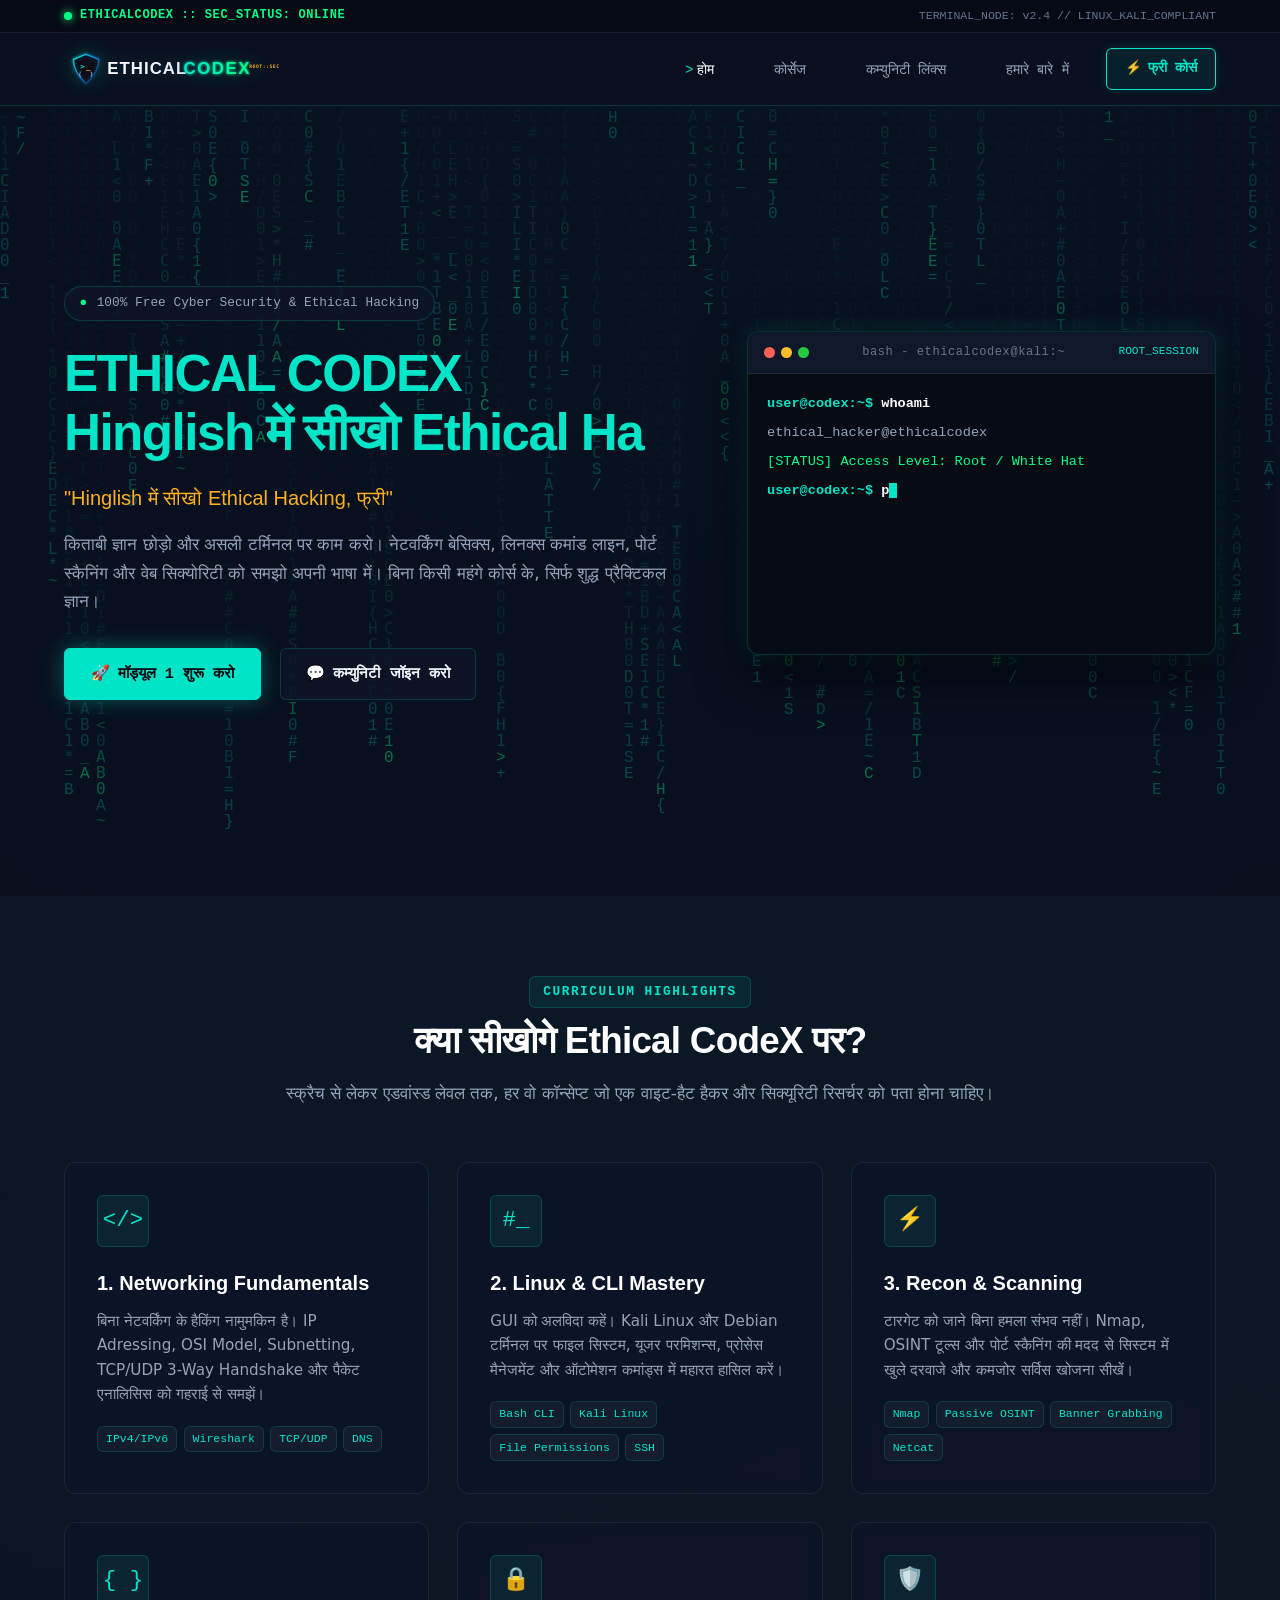
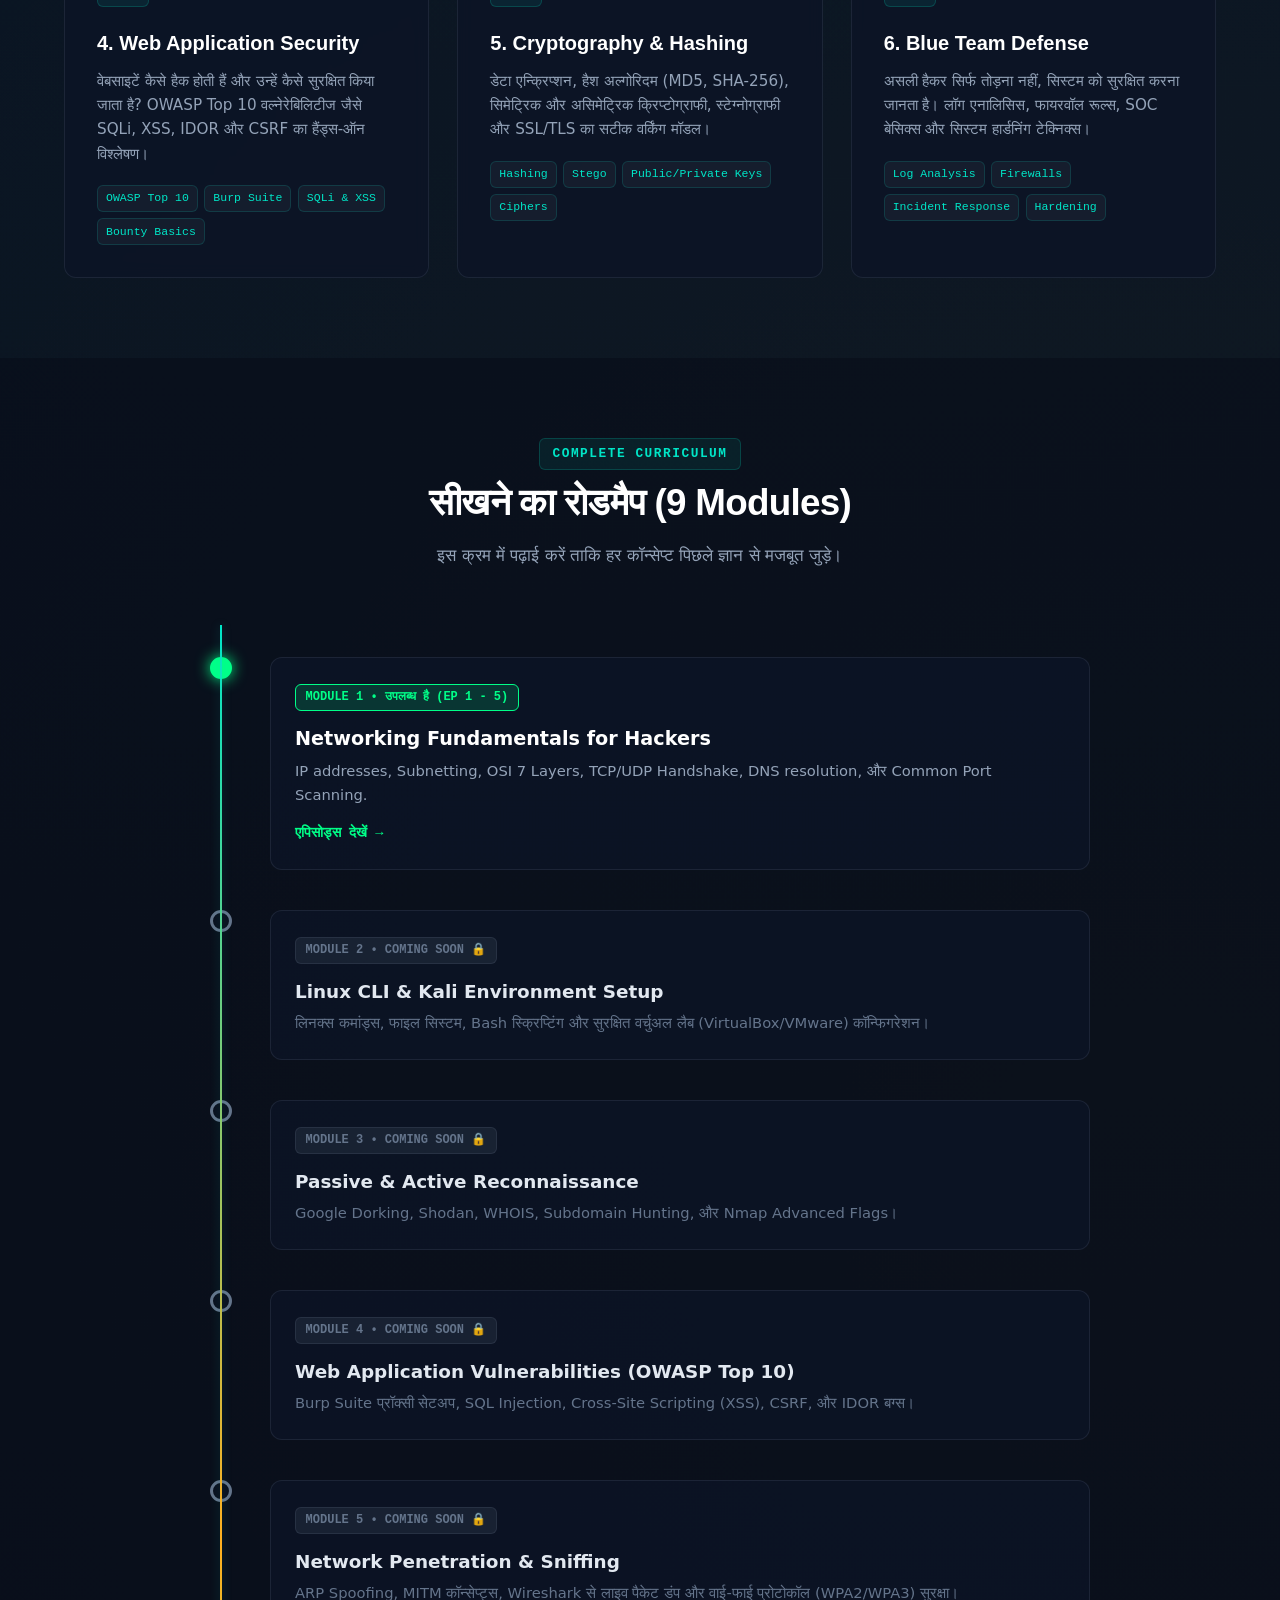
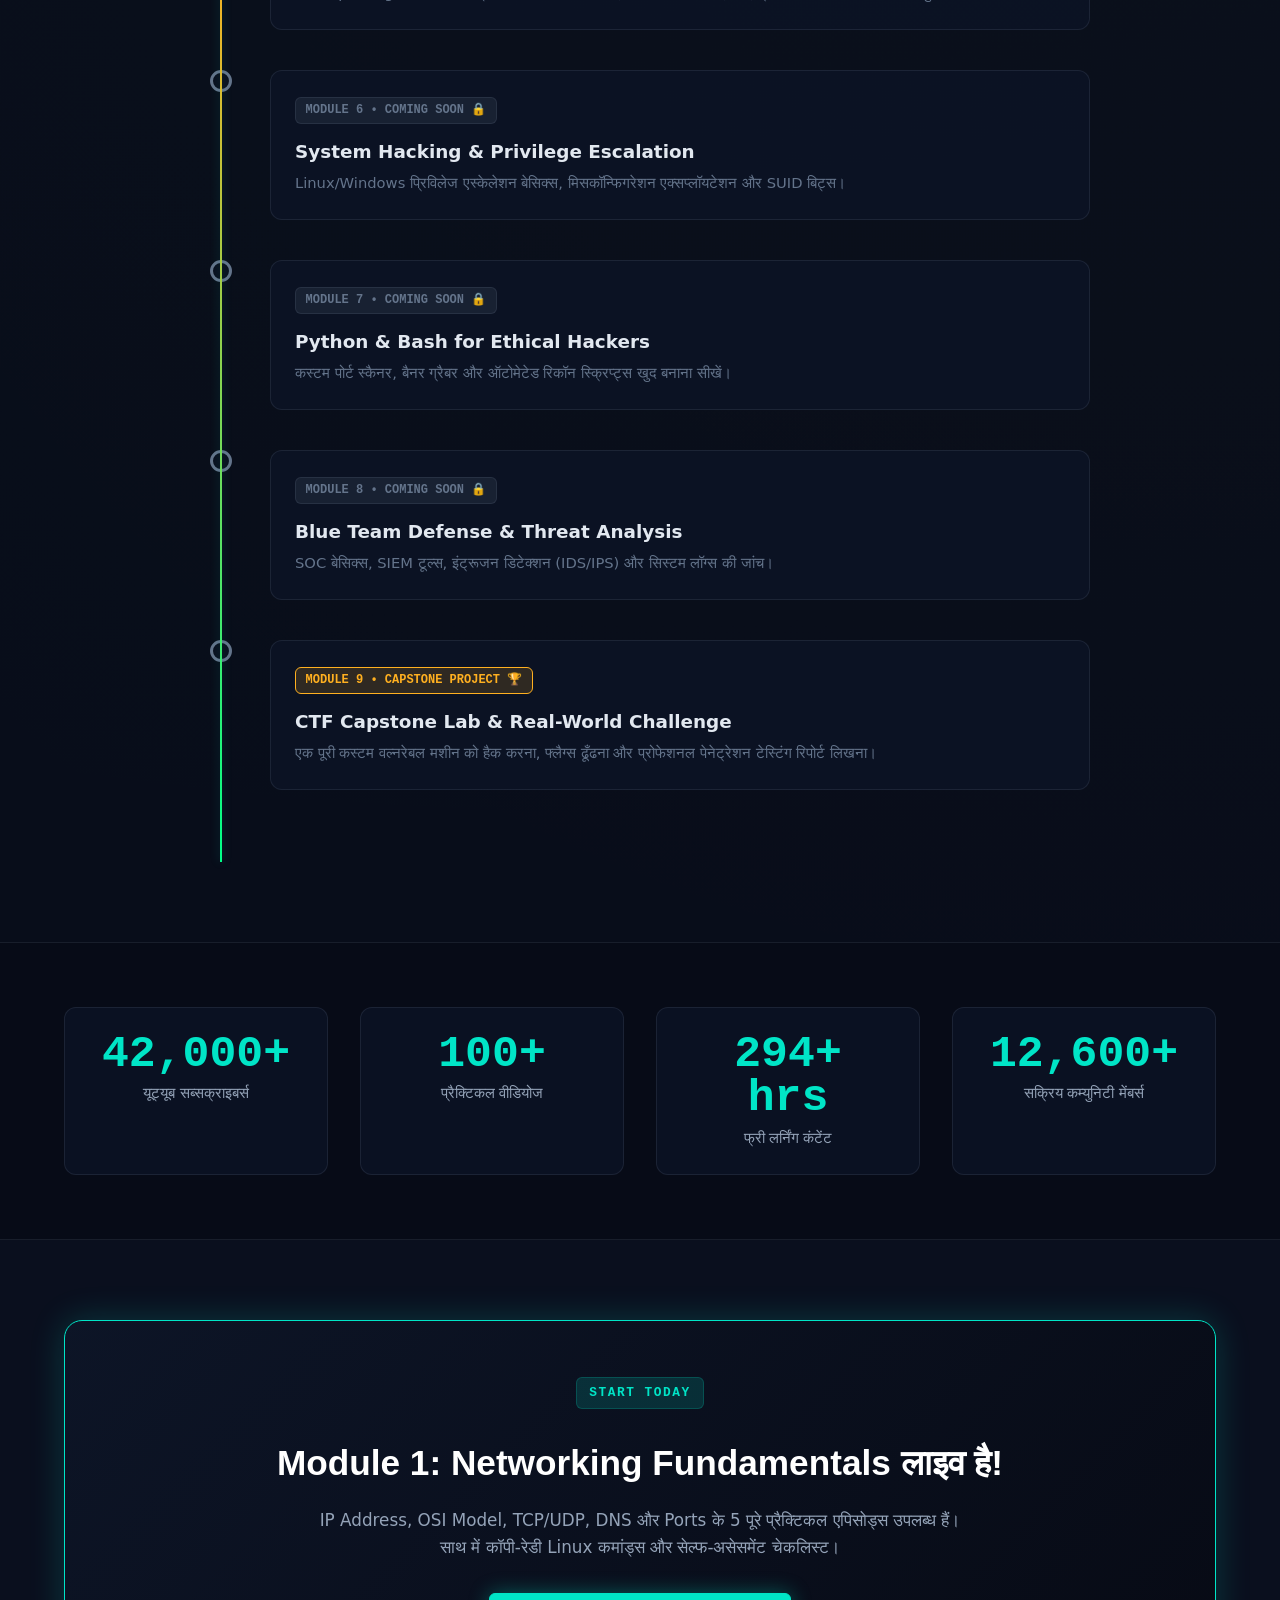
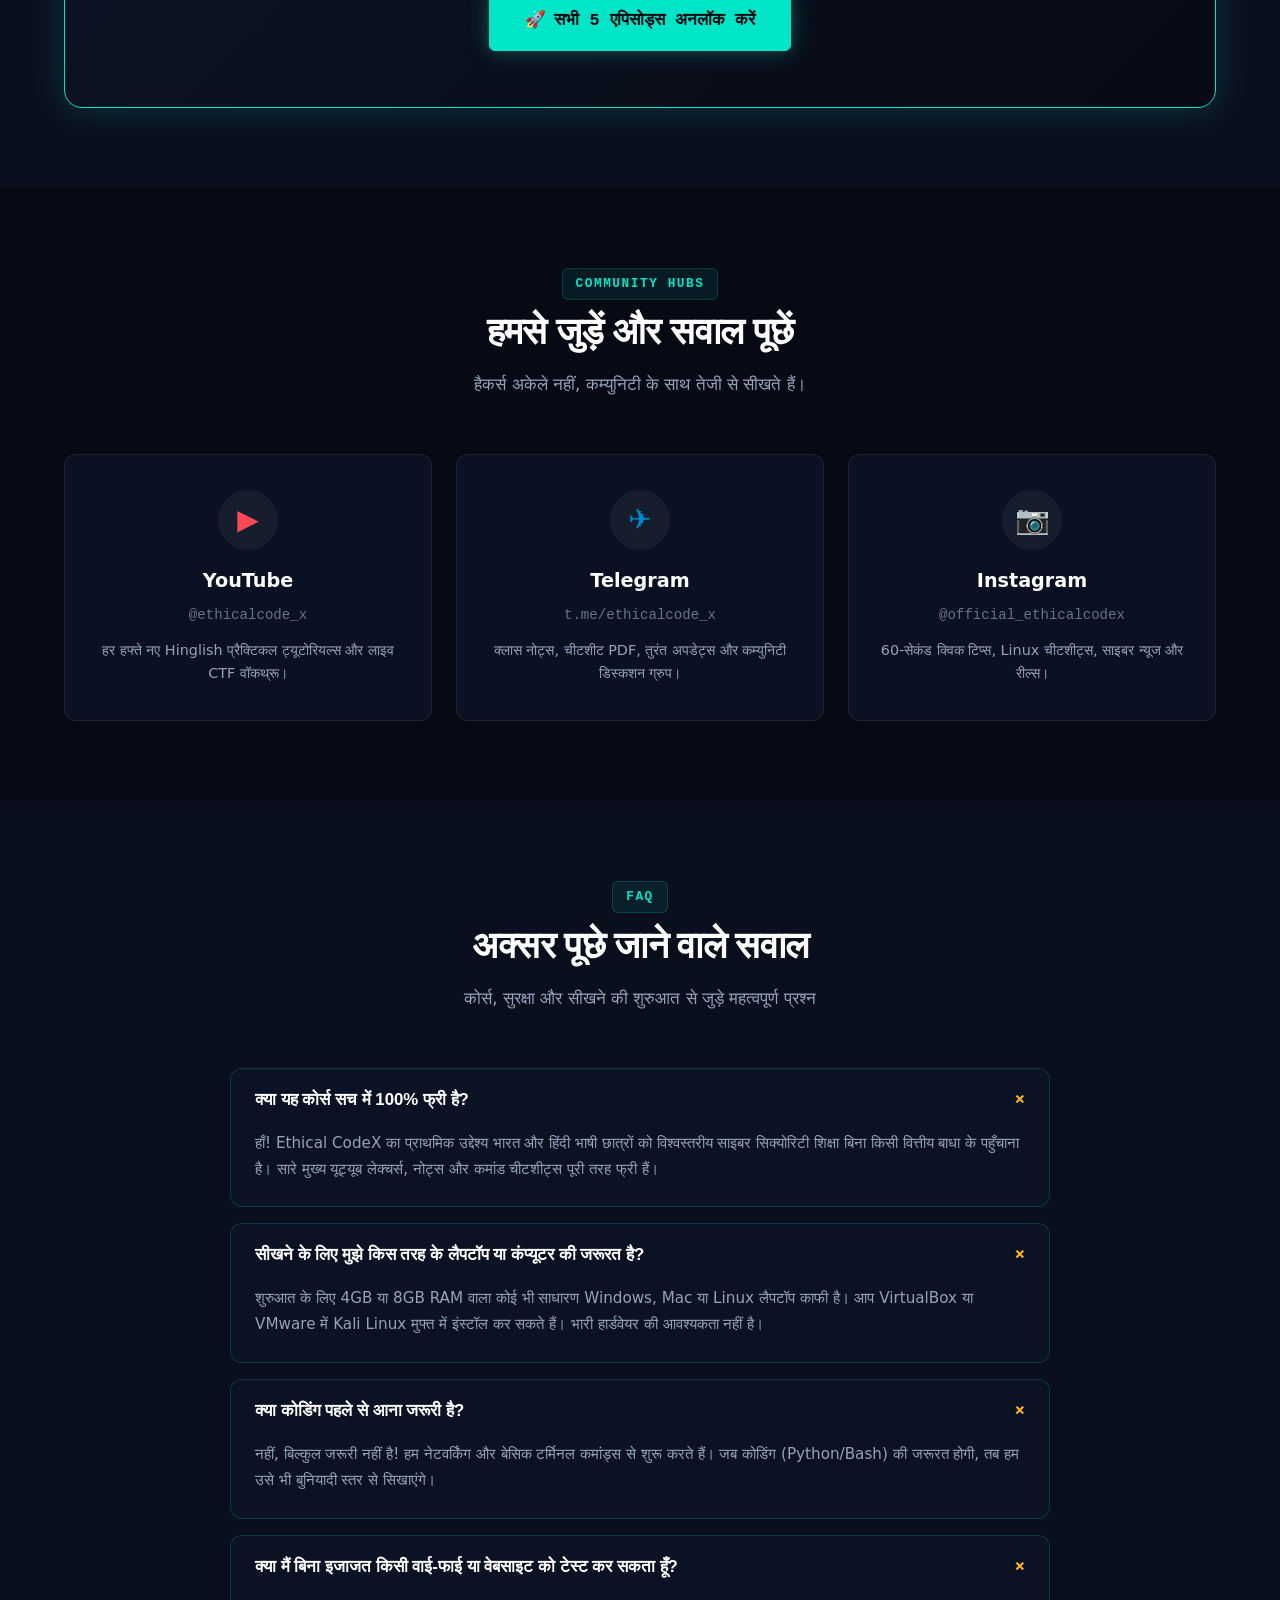
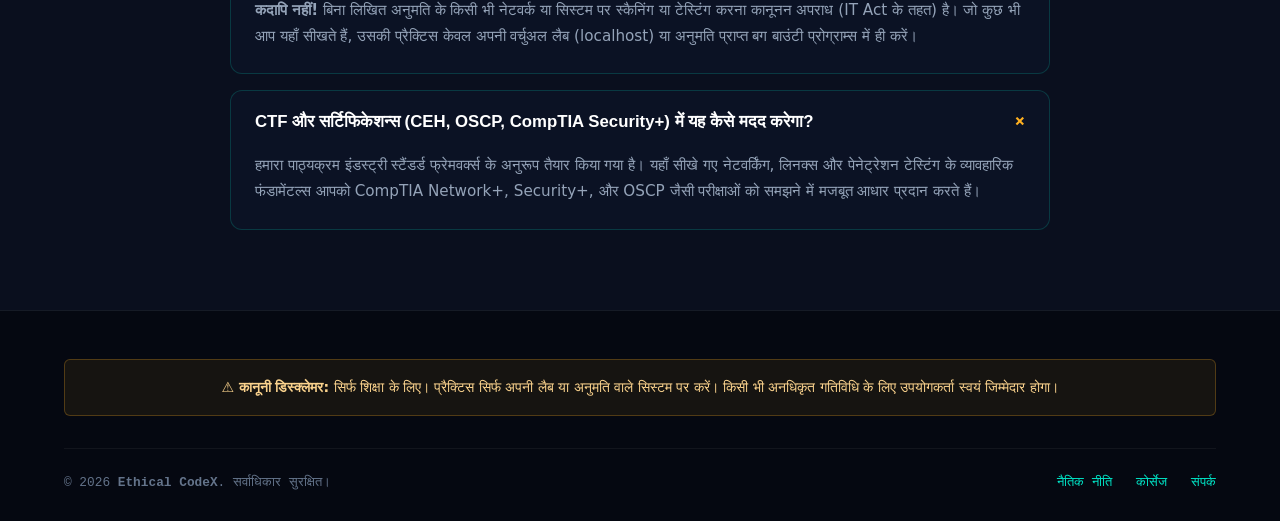
==== index.html @ 271ea5a9 "Initial release: Ethical CodeX animated premium website with courses and labs" ====
<!DOCTYPE html>
<html lang="hi">
<head>
  <meta charset="UTF-8">
  <meta name="viewport" content="width=device-width, initial-scale=1.0">
  <meta http-equiv="Content-Security-Policy" content="default-src 'self'; script-src 'self' 'unsafe-inline'; style-src 'self' 'unsafe-inline' https://fonts.googleapis.com; font-src 'self' https://fonts.gstatic.com; img-src 'self' data:; frame-src 'self' https://www.youtube-nocookie.com;">
  
  <title>Ethical CodeX | Hinglish में सीखो Ethical Hacking, फ्री</title>
  <meta name="description" content="Ethical CodeX पर Hinglish में 100% फ्री और प्रैक्टिकल Ethical Hacking, Networking, Linux और Cyber Security सीखें। जीरो से प्रो स्तर तक।">
  <meta name="keywords" content="Ethical Hacking Hindi, Cyber Security Hinglish, Networking Fundamentals, Kali Linux Hindi, Nmap, Penetration Testing">
  <meta name="author" content="Ethical CodeX">
  <link rel="icon" type="image/svg+xml" href="assets/favicon.svg">

  <!-- Open Graph / Facebook -->
  <meta property="og:type" content="website">
  <meta property="og:url" content="https://ethicalcodex.github.io/">
  <meta property="og:title" content="Ethical CodeX | Hinglish में सीखो Ethical Hacking">
  <meta property="og:description" content="प्रैक्टिकल लैब, Linux कमांड्स, और नेटवर्किंग के साथ सीखो एथिकल हैकिंग बिल्कुल फ्री।">
  <meta property="og:image" content="assets/logo.svg">

  <!-- Twitter Card -->
  <meta name="twitter:card" content="summary_large_image">
  <meta name="twitter:title" content="Ethical CodeX | Hinglish Ethical Hacking">
  <meta name="twitter:description" content="Hinglish में फ्री एथिकल हैकिंग और साइबर सिक्योरिटी की दुनिया।">
  <meta name="twitter:image" content="assets/logo.svg">

  <!-- Google Fonts: Space Grotesk & JetBrains Mono -->
  <link rel="preconnect" href="https://fonts.googleapis.com">
  <link rel="preconnect" href="https://fonts.gstatic.com" crossorigin>
  <link href="https://fonts.googleapis.com/css2?family=JetBrains+Mono:wght@400;600;700;800&family=Space+Grotesk:wght@500;700;800&display=swap" rel="stylesheet">

  <link rel="stylesheet" href="style.css">
</head>
<body>

  <!-- Top Scroll Progress Bar -->
  <div id="scroll-progress" aria-hidden="true"></div>

  <!-- Top Hacker Status Bar -->
  <aside class="top-status-bar" aria-label="System Status">
    <div class="container" style="display: flex; justify-content: space-between; align-items: center; width: 100%;">
      <span class="status-badge">
        <span class="blink-dot" aria-hidden="true"></span>
        ETHICALCODEX :: SEC_STATUS: ONLINE
      </span>
      <span style="font-size: 0.72rem; color: var(--text-dim);">TERMINAL_NODE: v2.4 // LINUX_KALI_COMPLIANT</span>
    </div>
  </aside>

  <!-- Navbar -->
  <header class="navbar" role="banner">
    <div class="container nav-container">
      <a href="index.html" class="brand-logo-link" aria-label="Ethical CodeX Home">
        <img src="assets/logo.svg" alt="Ethical CodeX Shield Logo" class="brand-logo-img">
      </a>

      <button id="mobile-toggle" class="mobile-toggle" aria-label="नेविगेशन मेनू खोलें" aria-expanded="false">
        <span></span>
        <span></span>
        <span></span>
      </button>

      <nav aria-label="Main Navigation">
        <ul id="nav-links" class="nav-links">
          <li><a href="index.html" class="nav-link active">होम</a></li>
          <li><a href="courses.html" class="nav-link">कोर्सेज</a></li>
          <li><a href="links.html" class="nav-link">कम्युनिटी लिंक्स</a></li>
          <li><a href="about.html" class="nav-link">हमारे बारे में</a></li>
          <li><a href="courses.html" class="nav-cta-btn"><span>⚡</span> फ्री कोर्स</a></li>
        </ul>
      </nav>
    </div>
  </header>

  <main>
    <!-- Hero Section -->
    <section class="hero-section" aria-label="Hero Section">
      <canvas id="matrix-canvas" aria-hidden="true"></canvas>

      <div class="container hero-content">
        <div class="hero-text reveal">
          <div class="hero-pill">
            <span style="color: var(--accent-green);">●</span> 100% Free Cyber Security & Ethical Hacking
          </div>

          <h1 class="hero-title">
            <span class="glitch-text">ETHICAL CODEX</span><br>
            <span id="typewriter-text" style="color: var(--accent-teal);">Hinglish में सीखो Ethical Hacking</span>
          </h1>

          <p class="hero-tagline">"Hinglish में सीखो Ethical Hacking, फ्री"</p>

          <p class="hero-description">
            किताबी ज्ञान छोड़ो और असली टर्मिनल पर काम करो। नेटवर्किंग बेसिक्स, लिनक्स कमांड लाइन, पोर्ट स्कैनिंग और वेब सिक्योरिटी को समझो अपनी भाषा में। बिना किसी महंगे कोर्स के, सिर्फ शुद्ध प्रैक्टिकल ज्ञान।
          </p>

          <div class="hero-actions">
            <a href="courses.html" class="btn btn-primary">
              <span>🚀</span> मॉड्यूल 1 शुरू करो
            </a>
            <a href="links.html" class="btn btn-secondary">
              <span>💬</span> कम्युनिटी जॉइन करो
            </a>
          </div>
        </div>

        <!-- Terminal Window Mock -->
        <div class="terminal-card reveal" aria-label="Live Terminal Simulation">
          <div class="terminal-header">
            <div class="terminal-dots">
              <span class="dot dot-red"></span>
              <span class="dot dot-yellow"></span>
              <span class="dot dot-green"></span>
            </div>
            <div class="terminal-title">bash - ethicalcodex@kali:~</div>
            <div style="font-size: 0.7rem; color: var(--accent-teal);">ROOT_SESSION</div>
          </div>
          <div class="terminal-body" id="terminal-content">
            <!-- Simulated via script.js -->
          </div>
        </div>
      </div>
    </section>

    <!-- "क्या सीखोगे" (6 Pillars) -->
    <section class="section" aria-label="What you will learn">
      <div class="container">
        <div class="section-header reveal">
          <span class="section-tag">CURRICULUM HIGHLIGHTS</span>
          <h2 class="section-title">क्या सीखोगे Ethical CodeX पर?</h2>
          <p class="section-subtitle">स्क्रैच से लेकर एडवांस्ड लेवल तक, हर वो कॉन्सेप्ट जो एक वाइट-हैट हैकर और सिक्यूरिटी रिसर्चर को पता होना चाहिए।</p>
        </div>

        <div class="grid-3">
          <div class="card reveal">
            <div class="card-icon">&lt;/&gt;</div>
            <h3 class="card-title">1. Networking Fundamentals</h3>
            <p class="card-desc">बिना नेटवर्किंग के हैकिंग नामुमकिन है। IP Adressing, OSI Model, Subnetting, TCP/UDP 3-Way Handshake और पैकेट एनालिसिस को गहराई से समझें।</p>
            <div class="card-tags">
              <span class="tech-tag">IPv4/IPv6</span>
              <span class="tech-tag">Wireshark</span>
              <span class="tech-tag">TCP/UDP</span>
              <span class="tech-tag">DNS</span>
            </div>
          </div>

          <div class="card reveal">
            <div class="card-icon">#_</div>
            <h3 class="card-title">2. Linux & CLI Mastery</h3>
            <p class="card-desc">GUI को अलविदा कहें। Kali Linux और Debian टर्मिनल पर फाइल सिस्टम, यूजर परमिशन्स, प्रोसेस मैनेजमेंट और ऑटोमेशन कमांड्स में महारत हासिल करें।</p>
            <div class="card-tags">
              <span class="tech-tag">Bash CLI</span>
              <span class="tech-tag">Kali Linux</span>
              <span class="tech-tag">File Permissions</span>
              <span class="tech-tag">SSH</span>
            </div>
          </div>

          <div class="card reveal">
            <div class="card-icon">⚡</div>
            <h3 class="card-title">3. Recon & Scanning</h3>
            <p class="card-desc">टारगेट को जाने बिना हमला संभव नहीं। Nmap, OSINT टूल्स और पोर्ट स्कैनिंग की मदद से सिस्टम में खुले दरवाजे और कमजोर सर्विस खोजना सीखें।</p>
            <div class="card-tags">
              <span class="tech-tag">Nmap</span>
              <span class="tech-tag">Passive OSINT</span>
              <span class="tech-tag">Banner Grabbing</span>
              <span class="tech-tag">Netcat</span>
            </div>
          </div>

          <div class="card reveal">
            <div class="card-icon">{ }</div>
            <h3 class="card-title">4. Web Application Security</h3>
            <p class="card-desc">वेबसाइटें कैसे हैक होती हैं और उन्हें कैसे सुरक्षित किया जाता है? OWASP Top 10 वल्नेरेबिलिटीज जैसे SQLi, XSS, IDOR और CSRF का हैंड्स-ऑन विश्लेषण।</p>
            <div class="card-tags">
              <span class="tech-tag">OWASP Top 10</span>
              <span class="tech-tag">Burp Suite</span>
              <span class="tech-tag">SQLi & XSS</span>
              <span class="tech-tag">Bounty Basics</span>
            </div>
          </div>

          <div class="card reveal">
            <div class="card-icon">🔒</div>
            <h3 class="card-title">5. Cryptography & Hashing</h3>
            <p class="card-desc">डेटा एन्क्रिप्शन, हैश अल्गोरिदम (MD5, SHA-256), सिमेट्रिक और असिमेट्रिक क्रिप्टोग्राफी, स्टेग्नोग्राफी और SSL/TLS का सटीक वर्किंग मॉडल।</p>
            <div class="card-tags">
              <span class="tech-tag">Hashing</span>
              <span class="tech-tag">Stego</span>
              <span class="tech-tag">Public/Private Keys</span>
              <span class="tech-tag">Ciphers</span>
            </div>
          </div>

          <div class="card reveal">
            <div class="card-icon">🛡️</div>
            <h3 class="card-title">6. Blue Team Defense</h3>
            <p class="card-desc">असली हैकर सिर्फ तोड़ना नहीं, सिस्टम को सुरक्षित करना जानता है। लॉग एनालिसिस, फायरवॉल रूल्स, SOC बेसिक्स और सिस्टम हार्डनिंग टेक्निक्स।</p>
            <div class="card-tags">
              <span class="tech-tag">Log Analysis</span>
              <span class="tech-tag">Firewalls</span>
              <span class="tech-tag">Incident Response</span>
              <span class="tech-tag">Hardening</span>
            </div>
          </div>
        </div>
      </div>
    </section>

    <!-- Roadmap Timeline (9 Modules) -->
    <section class="section" style="background: rgba(8, 12, 24, 0.6);" aria-label="Learning Roadmap">
      <div class="container">
        <div class="section-header reveal">
          <span class="section-tag">COMPLETE CURRICULUM</span>
          <h2 class="section-title">सीखने का रोडमैप (9 Modules)</h2>
          <p class="section-subtitle">इस क्रम में पढ़ाई करें ताकि हर कॉन्सेप्ट पिछले ज्ञान से मजबूत जुड़े।</p>
        </div>

        <div class="timeline">
          <!-- Module 1 -->
          <div class="timeline-item unlocked reveal">
            <div class="timeline-node"></div>
            <div class="timeline-content">
              <span class="module-badge badge-active">MODULE 1 • उपलब्ध है (EP 1 - 5)</span>
              <h3 style="color: #fff; font-size: 1.2rem; margin: 0.3rem 0;">Networking Fundamentals for Hackers</h3>
              <p style="color: var(--text-muted); font-size: 0.92rem; margin-bottom: 0.8rem;">
                IP addresses, Subnetting, OSI 7 Layers, TCP/UDP Handshake, DNS resolution, और Common Port Scanning.
              </p>
              <a href="courses.html" style="font-family: var(--font-code); font-size: 0.85rem; font-weight: 700; color: var(--accent-green);">
                एपिसोड्स देखें &rarr;
              </a>
            </div>
          </div>

          <!-- Module 2 -->
          <div class="timeline-item locked reveal">
            <div class="timeline-node"></div>
            <div class="timeline-content">
              <span class="module-badge badge-locked">MODULE 2 • COMING SOON 🔒</span>
              <h3 style="color: #e2e8f0; font-size: 1.15rem; margin: 0.3rem 0;">Linux CLI & Kali Environment Setup</h3>
              <p style="color: var(--text-dim); font-size: 0.92rem;">
                लिनक्स कमांड्स, फाइल सिस्टम, Bash स्क्रिप्टिंग और सुरक्षित वर्चुअल लैब (VirtualBox/VMware) कॉन्फिगरेशन।
              </p>
            </div>
          </div>

          <!-- Module 3 -->
          <div class="timeline-item locked reveal">
            <div class="timeline-node"></div>
            <div class="timeline-content">
              <span class="module-badge badge-locked">MODULE 3 • COMING SOON 🔒</span>
              <h3 style="color: #e2e8f0; font-size: 1.15rem; margin: 0.3rem 0;">Passive & Active Reconnaissance</h3>
              <p style="color: var(--text-dim); font-size: 0.92rem;">
                Google Dorking, Shodan, WHOIS, Subdomain Hunting, और Nmap Advanced Flags।
              </p>
            </div>
          </div>

          <!-- Module 4 -->
          <div class="timeline-item locked reveal">
            <div class="timeline-node"></div>
            <div class="timeline-content">
              <span class="module-badge badge-locked">MODULE 4 • COMING SOON 🔒</span>
              <h3 style="color: #e2e8f0; font-size: 1.15rem; margin: 0.3rem 0;">Web Application Vulnerabilities (OWASP Top 10)</h3>
              <p style="color: var(--text-dim); font-size: 0.92rem;">
                Burp Suite प्रॉक्सी सेटअप, SQL Injection, Cross-Site Scripting (XSS), CSRF, और IDOR बग्स।
              </p>
            </div>
          </div>

          <!-- Module 5 -->
          <div class="timeline-item locked reveal">
            <div class="timeline-node"></div>
            <div class="timeline-content">
              <span class="module-badge badge-locked">MODULE 5 • COMING SOON 🔒</span>
              <h3 style="color: #e2e8f0; font-size: 1.15rem; margin: 0.3rem 0;">Network Penetration & Sniffing</h3>
              <p style="color: var(--text-dim); font-size: 0.92rem;">
                ARP Spoofing, MITM कॉन्सेप्ट्स, Wireshark से लाइव पैकेट डंप और वाई-फाई प्रोटोकॉल (WPA2/WPA3) सुरक्षा।
              </p>
            </div>
          </div>

          <!-- Module 6 -->
          <div class="timeline-item locked reveal">
            <div class="timeline-node"></div>
            <div class="timeline-content">
              <span class="module-badge badge-locked">MODULE 6 • COMING SOON 🔒</span>
              <h3 style="color: #e2e8f0; font-size: 1.15rem; margin: 0.3rem 0;">System Hacking & Privilege Escalation</h3>
              <p style="color: var(--text-dim); font-size: 0.92rem;">
                Linux/Windows प्रिविलेज एस्केलेशन बेसिक्स, मिसकॉन्फिगरेशन एक्सप्लॉयटेशन और SUID बिट्स।
              </p>
            </div>
          </div>

          <!-- Module 7 -->
          <div class="timeline-item locked reveal">
            <div class="timeline-node"></div>
            <div class="timeline-content">
              <span class="module-badge badge-locked">MODULE 7 • COMING SOON 🔒</span>
              <h3 style="color: #e2e8f0; font-size: 1.15rem; margin: 0.3rem 0;">Python & Bash for Ethical Hackers</h3>
              <p style="color: var(--text-dim); font-size: 0.92rem;">
                कस्टम पोर्ट स्कैनर, बैनर ग्रैबर और ऑटोमेटेड रिकॉन स्क्रिप्ट्स खुद बनाना सीखें।
              </p>
            </div>
          </div>

          <!-- Module 8 -->
          <div class="timeline-item locked reveal">
            <div class="timeline-node"></div>
            <div class="timeline-content">
              <span class="module-badge badge-locked">MODULE 8 • COMING SOON 🔒</span>
              <h3 style="color: #e2e8f0; font-size: 1.15rem; margin: 0.3rem 0;">Blue Team Defense & Threat Analysis</h3>
              <p style="color: var(--text-dim); font-size: 0.92rem;">
                SOC बेसिक्स, SIEM टूल्स, इंट्रूजन डिटेक्शन (IDS/IPS) और सिस्टम लॉग्स की जांच।
              </p>
            </div>
          </div>

          <!-- Module 9 -->
          <div class="timeline-item locked reveal">
            <div class="timeline-node"></div>
            <div class="timeline-content">
              <span class="module-badge badge-capstone">MODULE 9 • CAPSTONE PROJECT 🏆</span>
              <h3 style="color: #e2e8f0; font-size: 1.15rem; margin: 0.3rem 0;">CTF Capstone Lab & Real-World Challenge</h3>
              <p style="color: var(--text-dim); font-size: 0.92rem;">
                एक पूरी कस्टम वल्नरेबल मशीन को हैक करना, फ्लैग्स ढूँढना और प्रोफेशनल पेनेट्रेशन टेस्टिंग रिपोर्ट लिखना।
              </p>
            </div>
          </div>
        </div>
      </div>
    </section>

    <!-- Stats Counter Section (Customizable Placeholders) -->
    <section class="stats-section" aria-label="Community Statistics">
      <div class="container">
        <div class="stats-grid">
          <div class="stat-box reveal">
            <!-- EDITABLE: data-target को अपने सब्सक्राइबर काउंट से बदलें -->
            <div class="stat-number" data-target="50000" data-suffix="+">0</div>
            <div class="stat-label">यूट्यूब सब्सक्राइबर्स</div>
          </div>
          <div class="stat-box reveal">
            <!-- EDITABLE: data-target को अपने वीडियो काउंट से बदलें -->
            <div class="stat-number" data-target="120" data-suffix="+">0</div>
            <div class="stat-label">प्रैक्टिकल वीडियोज</div>
          </div>
          <div class="stat-box reveal">
            <!-- EDITABLE: data-target को अपने वॉच आवर्स से बदलें -->
            <div class="stat-number" data-target="350" data-suffix="+ hrs">0</div>
            <div class="stat-label">फ्री लर्निंग कंटेंट</div>
          </div>
          <div class="stat-box reveal">
            <!-- EDITABLE: data-target को अपने कम्युनिटी काउंट से बदलें -->
            <div class="stat-number" data-target="15000" data-suffix="+">0</div>
            <div class="stat-label">सक्रिय कम्युनिटी मेंबर्स</div>
          </div>
        </div>
      </div>
    </section>

    <!-- Free Course CTA Banner -->
    <section class="section" aria-label="Course Call to Action">
      <div class="container">
        <div class="cta-banner reveal">
          <span class="section-tag" style="background: rgba(0, 229, 199, 0.15);">START TODAY</span>
          <h2 style="font-family: var(--font-heading); font-size: 2.2rem; margin: 1rem 0; color: #fff;">
            Module 1: Networking Fundamentals लाइव है!
          </h2>
          <p style="max-width: 650px; margin: 0 auto 2rem auto; color: var(--text-muted); font-size: 1.05rem;">
            IP Address, OSI Model, TCP/UDP, DNS और Ports के 5 पूरे प्रैक्टिकल एपिसोड्स उपलब्ध हैं। साथ में कॉपी-रेडी Linux कमांड्स और सेल्फ-असेसमेंट चेकलिस्ट।
          </p>
          <a href="courses.html" class="btn btn-primary" style="font-size: 1.05rem; padding: 0.9rem 2.2rem;">
            <span>🚀</span> सभी 5 एपिसोड्स अनलॉक करें
          </a>
        </div>
      </div>
    </section>

    <!-- Community & Socials Section -->
    <section class="section" style="background: rgba(6, 9, 18, 0.7);" aria-label="Social Community Links">
      <div class="container">
        <div class="section-header reveal">
          <span class="section-tag">COMMUNITY HUBS</span>
          <h2 class="section-title">हमसे जुड़ें और सवाल पूछें</h2>
          <p class="section-subtitle">हैकर्स अकेले नहीं, कम्युनिटी के साथ तेजी से सीखते हैं।</p>
        </div>

        <div class="community-grid">
          <a href="https://youtube.com/@ethicalcode_x" target="_blank" rel="noopener noreferrer" class="social-card yt reveal">
            <div class="social-icon-box" style="color: #ff4757;">▶</div>
            <h3 style="color: #fff; font-size: 1.2rem; margin-bottom: 0.4rem;">YouTube</h3>
            <p style="color: var(--text-dim); font-size: 0.88rem; font-family: var(--font-code); margin-bottom: 0.8rem;">@ethicalcode_x</p>
            <p style="color: var(--text-muted); font-size: 0.9rem;">हर हफ्ते नए Hinglish प्रैक्टिकल ट्यूटोरियल्स और लाइव CTF वॉकथ्रू।</p>
          </a>

          <a href="https://t.me/ethicalcode_x" target="_blank" rel="noopener noreferrer" class="social-card tg reveal">
            <div class="social-icon-box" style="color: #0088cc;">✈</div>
            <h3 style="color: #fff; font-size: 1.2rem; margin-bottom: 0.4rem;">Telegram</h3>
            <p style="color: var(--text-dim); font-size: 0.88rem; font-family: var(--font-code); margin-bottom: 0.8rem;">t.me/ethicalcode_x</p>
            <p style="color: var(--text-muted); font-size: 0.9rem;">क्लास नोट्स, चीटशीट PDF, तुरंत अपडेट्स और कम्युनिटी डिस्कशन ग्रुप।</p>
          </a>

          <a href="https://instagram.com/official_ethicalcodex" target="_blank" rel="noopener noreferrer" class="social-card ig reveal">
            <div class="social-icon-box" style="color: #e1306c;">📷</div>
            <h3 style="color: #fff; font-size: 1.2rem; margin-bottom: 0.4rem;">Instagram</h3>
            <p style="color: var(--text-dim); font-size: 0.88rem; font-family: var(--font-code); margin-bottom: 0.8rem;">@official_ethicalcodex</p>
            <p style="color: var(--text-muted); font-size: 0.9rem;">60-सेकंड क्विक टिप्स, Linux चीटशीट्स, साइबर न्यूज और रील्स।</p>
          </a>
        </div>
      </div>
    </section>

    <!-- FAQ Section (Accordion) -->
    <section class="section" aria-label="Frequently Asked Questions">
      <div class="container">
        <div class="section-header reveal">
          <span class="section-tag">FAQ</span>
          <h2 class="section-title">अक्सर पूछे जाने वाले सवाल</h2>
          <p class="section-subtitle">कोर्स, सुरक्षा और सीखने की शुरुआत से जुड़े महत्वपूर्ण प्रश्न</p>
        </div>

        <div class="faq-list">
          <div class="faq-item reveal">
            <button class="faq-question" aria-expanded="false">
              <span>क्या यह कोर्स सच में 100% फ्री है?</span>
              <span class="faq-icon" aria-hidden="true">+</span>
            </button>
            <div class="faq-answer">
              हाँ! Ethical CodeX का प्राथमिक उद्देश्य भारत और हिंदी भाषी छात्रों को विश्वस्तरीय साइबर सिक्योरिटी शिक्षा बिना किसी वित्तीय बाधा के पहुँचाना है। सारे मुख्य यूट्यूब लेक्चर्स, नोट्स और कमांड चीटशीट्स पूरी तरह फ्री हैं।
            </div>
          </div>

          <div class="faq-item reveal">
            <button class="faq-question" aria-expanded="false">
              <span>सीखने के लिए मुझे किस तरह के लैपटॉप या कंप्यूटर की जरूरत है?</span>
              <span class="faq-icon" aria-hidden="true">+</span>
            </button>
            <div class="faq-answer">
              शुरुआत के लिए 4GB या 8GB RAM वाला कोई भी साधारण Windows, Mac या Linux लैपटॉप काफी है। आप VirtualBox या VMware में Kali Linux मुफ्त में इंस्टॉल कर सकते हैं। भारी हार्डवेयर की आवश्यकता नहीं है।
            </div>
          </div>

          <div class="faq-item reveal">
            <button class="faq-question" aria-expanded="false">
              <span>क्या कोडिंग पहले से आना जरूरी है?</span>
              <span class="faq-icon" aria-hidden="true">+</span>
            </button>
            <div class="faq-answer">
              नहीं, बिल्कुल जरूरी नहीं है! हम नेटवर्किंग और बेसिक टर्मिनल कमांड्स से शुरू करते हैं। जब कोडिंग (Python/Bash) की जरूरत होगी, तब हम उसे भी बुनियादी स्तर से सिखाएंगे।
            </div>
          </div>

          <div class="faq-item reveal">
            <button class="faq-question" aria-expanded="false">
              <span>क्या मैं बिना इजाजत किसी वाई-फाई या वेबसाइट को टेस्ट कर सकता हूँ?</span>
              <span class="faq-icon" aria-hidden="true">+</span>
            </button>
            <div class="faq-answer">
              <strong>कदापि नहीं!</strong> बिना लिखित अनुमति के किसी भी नेटवर्क या सिस्टम पर स्कैनिंग या टेस्टिंग करना कानूनन अपराध (IT Act के तहत) है। जो कुछ भी आप यहाँ सीखते हैं, उसकी प्रैक्टिस केवल अपनी वर्चुअल लैब (localhost) या अनुमति प्राप्त बग बाउंटी प्रोग्राम्स में ही करें।
            </div>
          </div>

          <div class="faq-item reveal">
            <button class="faq-question" aria-expanded="false">
              <span>CTF और सर्टिफिकेशन्स (CEH, OSCP, CompTIA Security+) में यह कैसे मदद करेगा?</span>
              <span class="faq-icon" aria-hidden="true">+</span>
            </button>
            <div class="faq-answer">
              हमारा पाठ्यक्रम इंडस्ट्री स्टैंडर्ड फ्रेमवर्क्स के अनुरूप तैयार किया गया है। यहाँ सीखे गए नेटवर्किंग, लिनक्स और पेनेट्रेशन टेस्टिंग के व्यावहारिक फंडामेंटल्स आपको CompTIA Network+, Security+, और OSCP जैसी परीक्षाओं को समझने में मजबूत आधार प्रदान करते हैं।
            </div>
          </div>
        </div>
      </div>
    </section>
  </main>

  <!-- Footer -->
  <footer class="footer" role="contentinfo">
    <div class="container">
      <div class="footer-disclaimer">
        ⚠️ <strong>कानूनी डिस्क्लेमर:</strong> सिर्फ शिक्षा के लिए। प्रैक्टिस सिर्फ अपनी लैब या अनुमति वाले सिस्टम पर करें। किसी भी अनधिकृत गतिविधि के लिए उपयोगकर्ता स्वयं जिम्मेदार होगा।
      </div>

      <div class="footer-bottom">
        <div>
          &copy; 2026 <strong>Ethical CodeX</strong>. सर्वाधिकार सुरक्षित।
        </div>
        <div style="display: flex; gap: 1.5rem;">
          <a href="about.html">नैतिक नीति</a>
          <a href="courses.html">कोर्सेज</a>
          <a href="links.html">संपर्क</a>
        </div>
      </div>
    </div>
  </footer>

  <script src="script.js"></script>
</body>
</html>
---- style.css ----
/* ==========================================================================
   ETHICAL CODEX - Core Design System & Stylesheet
   Theme: Hacker Terminal meets Premium Tech
   Palette: Dark Navy (#0a0f1e), Teal (#00e5c7), Amber (#ffb020), Green (#00ff88)
   Fonts: Space Grotesk (Headings), JetBrains Mono (Code/UI), Inter (Body)
   ========================================================================== */

:root {
  --bg-primary: #0a0f1e;
  --bg-secondary: #0d1527;
  --bg-tertiary: #131c35;
  --bg-card: rgba(13, 21, 39, 0.75);
  --bg-card-hover: rgba(19, 28, 53, 0.9);
  --bg-glass: rgba(10, 15, 30, 0.85);

  --accent-teal: #00e5c7;
  --accent-teal-glow: rgba(0, 229, 199, 0.25);
  --accent-amber: #ffb020;
  --accent-amber-glow: rgba(255, 176, 32, 0.25);
  --accent-green: #00ff88;
  --accent-green-glow: rgba(0, 255, 136, 0.3);
  --accent-blue: #0984e3;
  --accent-red: #ff4757;

  --text-main: #f1f5f9;
  --text-muted: #94a3b8;
  --text-dim: #64748b;
  --border-color: rgba(0, 229, 199, 0.18);
  --border-light: rgba(148, 163, 184, 0.12);

  --font-heading: 'Space Grotesk', -apple-system, BlinkMacSystemFont, sans-serif;
  --font-code: 'JetBrains Mono', 'Fira Code', monospace;
  --font-body: 'Space Grotesk', system-ui, -apple-system, sans-serif;

  --radius-sm: 6px;
  --radius-md: 12px;
  --radius-lg: 18px;
  --radius-full: 9999px;

  --transition-fast: 0.18s ease;
  --transition-normal: 0.3s cubic-bezier(0.16, 1, 0.3, 1);
  --shadow-neon: 0 0 20px rgba(0, 229, 199, 0.2);
  --shadow-card: 0 10px 30px -10px rgba(0, 0, 0, 0.5);
}

/* Base Reset & Typography */
*, *::before, *::after {
  box-sizing: border-box;
  margin: 0;
  padding: 0;
}

html {
  scroll-behavior: smooth;
  font-size: 16px;
  background-color: var(--bg-primary);
  color: var(--text-main);
  font-family: var(--font-body);
  line-height: 1.6;
  -webkit-font-smoothing: antialiased;
  -moz-osx-font-smoothing: grayscale;
}

body {
  min-height: 100vh;
  display: flex;
  flex-direction: column;
  overflow-x: hidden;
  background: radial-gradient(circle at 50% 0%, rgba(0, 229, 199, 0.05) 0%, transparent 60%),
              radial-gradient(circle at 90% 40%, rgba(255, 176, 32, 0.03) 0%, transparent 40%),
              var(--bg-primary);
}

/* Scroll Progress Bar */
#scroll-progress {
  position: fixed;
  top: 0;
  left: 0;
  height: 3px;
  width: 0%;
  background: linear-gradient(90deg, var(--accent-teal), var(--accent-green), var(--accent-amber));
  z-index: 1000;
  box-shadow: 0 0 8px var(--accent-teal);
  transition: width 0.08s linear;
}

/* Global Container */
.container {
  width: 100%;
  max-width: 1200px;
  margin: 0 auto;
  padding: 0 1.5rem;
}

/* Links & Buttons */
a {
  color: var(--accent-teal);
  text-decoration: none;
  transition: color var(--transition-fast), text-shadow var(--transition-fast);
}

a:hover {
  color: var(--accent-green);
  text-shadow: 0 0 8px var(--accent-teal-glow);
}

button {
  font-family: inherit;
  cursor: pointer;
  border: none;
  background: none;
}

/* Top Banner / Hacker Status Badge */
.top-status-bar {
  background: rgba(7, 10, 20, 0.95);
  border-bottom: 1px solid var(--border-light);
  padding: 0.4rem 1rem;
  font-family: var(--font-code);
  font-size: 0.75rem;
  color: var(--text-muted);
  display: flex;
  justify-content: space-between;
  align-items: center;
  z-index: 110;
}

.status-badge {
  display: inline-flex;
  align-items: center;
  gap: 0.5rem;
  font-weight: 700;
  letter-spacing: 0.05em;
  color: var(--accent-green);
}

.blink-dot {
  width: 8px;
  height: 8px;
  background-color: var(--accent-green);
  border-radius: 50%;
  box-shadow: 0 0 10px var(--accent-green);
  animation: pulseGreen 1.8s infinite;
}

@keyframes pulseGreen {
  0%, 100% { opacity: 1; transform: scale(1); }
  50% { opacity: 0.35; transform: scale(0.85); }
}

/* Navbar */
.navbar {
  position: sticky;
  top: 0;
  z-index: 100;
  background: var(--bg-glass);
  backdrop-filter: blur(14px);
  -webkit-backdrop-filter: blur(14px);
  border-bottom: 1px solid var(--border-color);
  transition: all var(--transition-normal);
}

.nav-container {
  display: flex;
  justify-content: space-between;
  align-items: center;
  height: 72px;
}

.brand-logo-link {
  display: flex;
  align-items: center;
  gap: 0.75rem;
  text-decoration: none;
}

.brand-logo-img {
  height: 42px;
  width: auto;
  filter: drop-shadow(0 0 10px var(--accent-teal-glow));
}

.nav-links {
  display: flex;
  list-style: none;
  gap: 1.75rem;
  align-items: center;
}

.nav-link {
  font-family: var(--font-code);
  font-size: 0.88rem;
  font-weight: 500;
  color: var(--text-muted);
  padding: 0.4rem 0.6rem;
  border-radius: var(--radius-sm);
  position: relative;
  transition: all var(--transition-fast);
}

.nav-link::before {
  content: '>';
  color: var(--accent-teal);
  opacity: 0;
  margin-right: 4px;
  transition: opacity var(--transition-fast);
}

.nav-link:hover, .nav-link.active {
  color: #ffffff;
}

.nav-link:hover::before, .nav-link.active::before {
  opacity: 1;
}

.nav-cta-btn {
  font-family: var(--font-code);
  font-size: 0.85rem;
  font-weight: 700;
  padding: 0.55rem 1.1rem;
  border: 1px solid var(--accent-teal);
  color: var(--accent-teal);
  border-radius: var(--radius-sm);
  background: rgba(0, 229, 199, 0.08);
  box-shadow: 0 0 10px rgba(0, 229, 199, 0.15);
  transition: all var(--transition-fast);
  text-decoration: none;
  display: inline-flex;
  align-items: center;
  gap: 0.4rem;
}

.nav-cta-btn:hover {
  background: var(--accent-teal);
  color: #050811;
  box-shadow: 0 0 18px var(--accent-teal);
}

/* Mobile Hamburger */
.mobile-toggle {
  display: none;
  flex-direction: column;
  gap: 5px;
  background: transparent;
  border: 1px solid var(--border-color);
  padding: 8px;
  border-radius: var(--radius-sm);
  color: var(--accent-teal);
}

.mobile-toggle span {
  display: block;
  width: 22px;
  height: 2px;
  background: var(--accent-teal);
  transition: 0.3s;
}

/* Buttons */
.btn {
  display: inline-flex;
  align-items: center;
  justify-content: center;
  gap: 0.5rem;
  padding: 0.8rem 1.6rem;
  border-radius: var(--radius-sm);
  font-family: var(--font-code);
  font-size: 0.95rem;
  font-weight: 700;
  text-decoration: none;
  transition: all var(--transition-normal);
  cursor: pointer;
}

.btn-primary {
  background: var(--accent-teal);
  color: #050811;
  border: 1px solid var(--accent-teal);
  box-shadow: 0 0 20px rgba(0, 229, 199, 0.35);
}

.btn-primary:hover {
  background: #00ffde;
  color: #03050a;
  box-shadow: 0 0 30px rgba(0, 229, 199, 0.6);
  transform: translateY(-2px);
}

.btn-secondary {
  background: rgba(13, 21, 39, 0.8);
  color: var(--text-main);
  border: 1px solid var(--border-color);
}

.btn-secondary:hover {
  background: var(--bg-tertiary);
  border-color: var(--accent-amber);
  color: var(--accent-amber);
  box-shadow: 0 0 20px var(--accent-amber-glow);
  transform: translateY(-2px);
}

.btn-amber {
  background: var(--accent-amber);
  color: #0a0f1e;
  border: 1px solid var(--accent-amber);
  box-shadow: 0 0 20px var(--accent-amber-glow);
}

.btn-amber:hover {
  background: #ffc048;
  box-shadow: 0 0 28px rgba(255, 176, 32, 0.55);
  transform: translateY(-2px);
}

/* Section Headings */
.section {
  padding: 5rem 0;
  position: relative;
}

.section-header {
  text-align: center;
  max-width: 720px;
  margin: 0 auto 3.5rem auto;
}

.section-tag {
  font-family: var(--font-code);
  font-size: 0.8rem;
  font-weight: 700;
  color: var(--accent-teal);
  letter-spacing: 0.12em;
  text-transform: uppercase;
  margin-bottom: 0.6rem;
  display: inline-block;
  background: rgba(0, 229, 199, 0.08);
  padding: 0.3rem 0.8rem;
  border-radius: var(--radius-sm);
  border: 1px solid var(--border-color);
}

.section-title {
  font-family: var(--font-heading);
  font-size: 2.3rem;
  font-weight: 800;
  letter-spacing: -0.02em;
  line-height: 1.25;
  color: #ffffff;
  margin-bottom: 1rem;
}

.section-subtitle {
  color: var(--text-muted);
  font-size: 1.05rem;
}

/* Hero Section */
.hero-section {
  position: relative;
  min-height: calc(100vh - 110px);
  display: flex;
  align-items: center;
  padding: 4rem 0 5rem 0;
  overflow: hidden;
}

#matrix-canvas {
  position: absolute;
  top: 0;
  left: 0;
  width: 100%;
  height: 100%;
  z-index: 1;
  opacity: 0.38;
  pointer-events: none;
}

.hero-content {
  position: relative;
  z-index: 2;
  display: grid;
  grid-template-columns: 1.15fr 0.85fr;
  gap: 3rem;
  align-items: center;
}

.hero-text {
  max-width: 620px;
}

.hero-pill {
  display: inline-flex;
  align-items: center;
  gap: 0.6rem;
  background: rgba(13, 21, 39, 0.85);
  border: 1px solid var(--border-color);
  padding: 0.4rem 0.9rem;
  border-radius: var(--radius-full);
  font-family: var(--font-code);
  font-size: 0.8rem;
  color: var(--text-muted);
  margin-bottom: 1.5rem;
}

.hero-title {
  font-family: var(--font-heading);
  font-size: 3.2rem;
  font-weight: 800;
  line-height: 1.15;
  letter-spacing: -0.03em;
  margin-bottom: 1.2rem;
}

.glitch-text {
  position: relative;
  display: inline-block;
  color: var(--accent-teal);
  transition: all 0.2s;
}

.glitch-text:hover {
  text-shadow: 2px 2px #ff4757, -2px -2px #00e5c7;
}

.hero-tagline {
  font-size: 1.25rem;
  font-weight: 500;
  color: var(--accent-amber);
  margin-bottom: 1rem;
  font-family: var(--font-heading);
}

.hero-description {
  font-size: 1.05rem;
  color: var(--text-muted);
  margin-bottom: 2rem;
  line-height: 1.7;
}

.hero-actions {
  display: flex;
  gap: 1.2rem;
  flex-wrap: wrap;
}

/* Terminal Window Mock */
.terminal-card {
  background: #070b14;
  border: 1px solid var(--border-color);
  border-radius: var(--radius-md);
  box-shadow: 0 20px 50px rgba(0, 0, 0, 0.7), 0 0 25px rgba(0, 229, 199, 0.15);
  overflow: hidden;
  font-family: var(--font-code);
}

.terminal-header {
  background: #0f172a;
  padding: 0.7rem 1rem;
  display: flex;
  align-items: center;
  justify-content: space-between;
  border-bottom: 1px solid rgba(255, 255, 255, 0.08);
}

.terminal-dots {
  display: flex;
  gap: 6px;
}

.dot {
  width: 11px;
  height: 11px;
  border-radius: 50%;
}
.dot-red { background: #ff5f56; }
.dot-yellow { background: #ffbd2e; }
.dot-green { background: #27c93f; }

.terminal-title {
  font-size: 0.75rem;
  color: var(--text-dim);
  letter-spacing: 0.05em;
}

.terminal-body {
  padding: 1.2rem;
  font-size: 0.85rem;
  color: #cbd5e1;
  min-height: 280px;
  max-height: 380px;
  overflow-y: auto;
  line-height: 1.6;
}

.term-line {
  margin-bottom: 0.45rem;
  word-break: break-all;
}

.term-prompt {
  color: var(--accent-teal);
  font-weight: 700;
}

.term-command {
  color: #ffffff;
  font-weight: 600;
}

.term-output {
  color: var(--text-muted);
}

.term-success {
  color: var(--accent-green);
}

.term-warn {
  color: var(--accent-amber);
}

.cursor-blink {
  display: inline-block;
  width: 8px;
  height: 15px;
  background-color: var(--accent-teal);
  vertical-align: middle;
  animation: blink 1s step-end infinite;
}

@keyframes blink {
  0%, 100% { opacity: 1; }
  50% { opacity: 0; }
}

/* Feature Grid ("क्या सीखोगे") */
.grid-3 {
  display: grid;
  grid-template-columns: repeat(auto-fit, minmax(320px, 1fr));
  gap: 1.75rem;
}

.card {
  background: var(--bg-card);
  border: 1px solid var(--border-light);
  border-radius: var(--radius-md);
  padding: 2rem;
  position: relative;
  overflow: hidden;
  transition: transform var(--transition-normal), border-color var(--transition-normal), box-shadow var(--transition-normal);
  backdrop-filter: blur(8px);
}

.card::before {
  content: '';
  position: absolute;
  top: 0;
  left: 0;
  right: 0;
  height: 2px;
  background: linear-gradient(90deg, transparent, var(--accent-teal), transparent);
  opacity: 0;
  transition: opacity var(--transition-normal);
}

.card:hover {
  border-color: var(--border-color);
  transform: translateY(-5px);
  box-shadow: 0 15px 35px rgba(0, 0, 0, 0.4), var(--shadow-neon);
}

.card:hover::before {
  opacity: 1;
}

.card-icon {
  width: 52px;
  height: 52px;
  background: rgba(0, 229, 199, 0.08);
  border: 1px solid var(--border-color);
  border-radius: var(--radius-sm);
  display: flex;
  align-items: center;
  justify-content: center;
  color: var(--accent-teal);
  font-family: var(--font-code);
  font-size: 1.4rem;
  margin-bottom: 1.25rem;
}

.card-title {
  font-family: var(--font-heading);
  font-size: 1.25rem;
  font-weight: 700;
  color: #ffffff;
  margin-bottom: 0.6rem;
}

.card-desc {
  color: var(--text-muted);
  font-size: 0.95rem;
  line-height: 1.6;
}

.card-tags {
  display: flex;
  flex-wrap: wrap;
  gap: 0.4rem;
  margin-top: 1.2rem;
}

.tech-tag {
  font-family: var(--font-code);
  font-size: 0.72rem;
  background: rgba(255, 255, 255, 0.04);
  color: var(--accent-teal);
  border: 1px solid rgba(0, 229, 199, 0.15);
  padding: 0.2rem 0.5rem;
  border-radius: var(--radius-sm);
}

/* Roadmap Timeline */
.timeline {
  position: relative;
  max-width: 900px;
  margin: 0 auto;
  padding: 2rem 0;
}

.timeline::after {
  content: '';
  position: absolute;
  width: 2px;
  background: linear-gradient(180deg, var(--accent-teal), var(--accent-amber), var(--accent-green));
  top: 0;
  bottom: 0;
  left: 30px;
  box-shadow: 0 0 10px var(--accent-teal-glow);
}

.timeline-item {
  position: relative;
  padding-left: 80px;
  margin-bottom: 2.5rem;
}

.timeline-node {
  position: absolute;
  left: 20px;
  top: 0;
  width: 22px;
  height: 22px;
  border-radius: 50%;
  background: var(--bg-primary);
  border: 3px solid var(--accent-teal);
  z-index: 5;
  box-shadow: 0 0 12px var(--accent-teal);
}

.timeline-item.unlocked .timeline-node {
  border-color: var(--accent-green);
  box-shadow: 0 0 15px var(--accent-green);
  background: var(--accent-green);
}

.timeline-item.locked .timeline-node {
  border-color: var(--text-dim);
  box-shadow: none;
}

.timeline-content {
  background: var(--bg-card);
  border: 1px solid var(--border-light);
  border-radius: var(--radius-md);
  padding: 1.5rem;
  transition: all var(--transition-normal);
}

.timeline-content:hover {
  border-color: var(--border-color);
  transform: translateX(4px);
}

.module-badge {
  display: inline-block;
  font-family: var(--font-code);
  font-size: 0.75rem;
  font-weight: 700;
  padding: 0.2rem 0.6rem;
  border-radius: var(--radius-sm);
  margin-bottom: 0.5rem;
}

.badge-active {
  background: rgba(0, 255, 136, 0.15);
  color: var(--accent-green);
  border: 1px solid var(--accent-green);
}

.badge-locked {
  background: rgba(148, 163, 184, 0.1);
  color: var(--text-dim);
  border: 1px solid var(--border-light);
}

.badge-capstone {
  background: rgba(255, 176, 32, 0.15);
  color: var(--accent-amber);
  border: 1px solid var(--accent-amber);
}

/* Stats Counter Section */
.stats-section {
  background: rgba(7, 11, 22, 0.8);
  border-top: 1px solid var(--border-light);
  border-bottom: 1px solid var(--border-light);
  padding: 4rem 0;
}

.stats-grid {
  display: grid;
  grid-template-columns: repeat(auto-fit, minmax(220px, 1fr));
  gap: 2rem;
  text-align: center;
}

.stat-box {
  padding: 1.5rem;
  border: 1px solid var(--border-light);
  border-radius: var(--radius-md);
  background: var(--bg-card);
}

.stat-number {
  font-family: var(--font-code);
  font-size: 2.8rem;
  font-weight: 800;
  color: var(--accent-teal);
  margin-bottom: 0.3rem;
  line-height: 1;
}

.stat-label {
  font-family: var(--font-heading);
  font-size: 0.95rem;
  color: var(--text-muted);
}

/* FAQ Accordion */
.faq-list {
  max-width: 820px;
  margin: 0 auto;
  display: flex;
  flex-direction: column;
  gap: 1rem;
}

.faq-item {
  background: var(--bg-card);
  border: 1px solid var(--border-light);
  border-radius: var(--radius-md);
  overflow: hidden;
  transition: border-color var(--transition-fast);
}

.faq-item:hover, .faq-item.active {
  border-color: var(--border-color);
}

.faq-question {
  width: 100%;
  padding: 1.25rem 1.5rem;
  display: flex;
  justify-content: space-between;
  align-items: center;
  font-family: var(--font-heading);
  font-size: 1.05rem;
  font-weight: 700;
  color: #ffffff;
  text-align: left;
  background: transparent;
  border: none;
  cursor: pointer;
}

.faq-icon {
  font-family: var(--font-code);
  color: var(--accent-teal);
  font-size: 1.2rem;
  transition: transform var(--transition-fast);
}

.faq-item.active .faq-icon {
  transform: rotate(45deg);
  color: var(--accent-amber);
}

.faq-answer {
  max-height: 0;
  overflow: hidden;
  transition: max-height 0.3s ease-out, padding 0.3s ease;
  padding: 0 1.5rem;
  color: var(--text-muted);
  font-size: 0.95rem;
  line-height: 1.7;
}

.faq-item.active .faq-answer {
  padding: 0 1.5rem 1.5rem 1.5rem;
  max-height: 400px;
}

/* Community & Socials */
.community-grid {
  display: grid;
  grid-template-columns: repeat(auto-fit, minmax(280px, 1fr));
  gap: 1.5rem;
}

.social-card {
  display: flex;
  flex-direction: column;
  align-items: center;
  text-align: center;
  padding: 2.2rem 1.5rem;
  border-radius: var(--radius-md);
  background: var(--bg-card);
  border: 1px solid var(--border-light);
  transition: all var(--transition-normal);
  text-decoration: none;
}

.social-card:hover {
  transform: translateY(-6px);
  border-color: var(--accent-teal);
  box-shadow: var(--shadow-neon);
}

.social-card.yt:hover { border-color: #ff4757; box-shadow: 0 0 25px rgba(255, 71, 87, 0.35); }
.social-card.tg:hover { border-color: #0088cc; box-shadow: 0 0 25px rgba(0, 136, 204, 0.35); }
.social-card.ig:hover { border-color: #e1306c; box-shadow: 0 0 25px rgba(225, 48, 108, 0.35); }

.social-icon-box {
  width: 60px;
  height: 60px;
  border-radius: 50%;
  display: flex;
  align-items: center;
  justify-content: center;
  font-size: 1.75rem;
  margin-bottom: 1rem;
  background: rgba(255, 255, 255, 0.05);
}

/* CTA Box */
.cta-banner {
  background: linear-gradient(135deg, rgba(13, 21, 39, 0.95), rgba(7, 10, 20, 0.95));
  border: 1px solid var(--accent-teal);
  box-shadow: 0 0 35px rgba(0, 229, 199, 0.2);
  border-radius: var(--radius-lg);
  padding: 3.5rem 2rem;
  text-align: center;
  position: relative;
  overflow: hidden;
}

/* Episode Page Styles */
.episode-layout {
  display: grid;
  grid-template-columns: 1fr 340px;
  gap: 2.5rem;
  margin-top: 2rem;
}

.video-player-wrapper {
  position: relative;
  width: 100%;
  padding-top: 56.25%; /* 16:9 Aspect Ratio */
  background: #000;
  border-radius: var(--radius-md);
  overflow: hidden;
  border: 1px solid var(--border-color);
  box-shadow: 0 10px 30px rgba(0,0,0,0.7);
  margin-bottom: 2rem;
}

.video-player-wrapper iframe {
  position: absolute;
  top: 0;
  left: 0;
  width: 100%;
  height: 100%;
  border: 0;
}

.code-block {
  background: #060a12;
  border: 1px solid var(--border-light);
  border-radius: var(--radius-sm);
  margin: 1.25rem 0;
  overflow: hidden;
  font-family: var(--font-code);
}

.code-header {
  background: rgba(255, 255, 255, 0.04);
  padding: 0.5rem 1rem;
  display: flex;
  justify-content: space-between;
  align-items: center;
  font-size: 0.75rem;
  color: var(--text-dim);
  border-bottom: 1px solid rgba(255, 255, 255, 0.06);
}

.code-copy-btn {
  background: rgba(0, 229, 199, 0.1);
  color: var(--accent-teal);
  border: 1px solid var(--border-color);
  padding: 0.2rem 0.6rem;
  font-size: 0.75rem;
  border-radius: 4px;
  cursor: pointer;
  transition: all var(--transition-fast);
}

.code-copy-btn:hover {
  background: var(--accent-teal);
  color: #000;
}

.code-body {
  padding: 1rem 1.25rem;
  overflow-x: auto;
  font-size: 0.9rem;
  color: #e2e8f0;
  line-height: 1.5;
}

/* Checklist / "सीखा क्या" */
.checklist-card {
  background: var(--bg-card);
  border: 1px solid var(--border-light);
  border-radius: var(--radius-md);
  padding: 1.75rem;
  position: sticky;
  top: 90px;
}

.checklist-title {
  font-family: var(--font-heading);
  font-size: 1.2rem;
  font-weight: 700;
  margin-bottom: 1rem;
  display: flex;
  justify-content: space-between;
  align-items: center;
}

.checklist-items {
  list-style: none;
  display: flex;
  flex-direction: column;
  gap: 0.8rem;
  margin-bottom: 1.5rem;
}

.check-item {
  display: flex;
  align-items: flex-start;
  gap: 0.75rem;
  cursor: pointer;
  font-size: 0.92rem;
  color: var(--text-muted);
}

.check-item input[type="checkbox"] {
  accent-color: var(--accent-teal);
  width: 18px;
  height: 18px;
  cursor: pointer;
  margin-top: 3px;
}

.check-item.done {
  text-decoration: line-through;
  color: var(--text-dim);
}

.progress-counter {
  font-family: var(--font-code);
  font-size: 0.8rem;
  color: var(--accent-teal);
}

/* Episode Navigation */
.episode-nav {
  display: flex;
  justify-content: space-between;
  gap: 1rem;
  margin-top: 3rem;
  padding-top: 2rem;
  border-top: 1px solid var(--border-light);
}

/* Footer */
.footer {
  margin-top: auto;
  background: #050811;
  border-top: 1px solid var(--border-light);
  padding: 3rem 0 2rem 0;
  color: var(--text-dim);
  font-size: 0.9rem;
}

.footer-disclaimer {
  background: rgba(255, 176, 32, 0.07);
  border: 1px solid rgba(255, 176, 32, 0.25);
  border-radius: var(--radius-sm);
  padding: 1rem 1.25rem;
  color: #fbd38d;
  font-size: 0.88rem;
  margin-bottom: 2rem;
  text-align: center;
}

.footer-bottom {
  display: flex;
  justify-content: space-between;
  align-items: center;
  flex-wrap: wrap;
  gap: 1rem;
  padding-top: 1.5rem;
  border-top: 1px solid rgba(255, 255, 255, 0.05);
  font-family: var(--font-code);
  font-size: 0.8rem;
}

/* Scroll reveal helper */
.reveal {
  opacity: 0;
  transform: translateY(28px);
  transition: opacity 0.65s cubic-bezier(0.16, 1, 0.3, 1), transform 0.65s cubic-bezier(0.16, 1, 0.3, 1);
}

.reveal.active {
  opacity: 1;
  transform: translateY(0);
}

/* Accessibility & Reduced Motion */
@media (prefers-reduced-motion: reduce) {
  *, *::before, *::after {
    animation-duration: 0.01ms !important;
    animation-iteration-count: 1 !important;
    transition-duration: 0.01ms !important;
    scroll-behavior: auto !important;
  }
  #matrix-canvas {
    display: none !important;
  }
}

/* Responsive Breakpoints */
@media (max-width: 992px) {
  .hero-content {
    grid-template-columns: 1fr;
    gap: 2.5rem;
  }
  .episode-layout {
    grid-template-columns: 1fr;
  }
  .checklist-card {
    position: static;
  }
}

@media (max-width: 768px) {
  .mobile-toggle {
    display: flex;
  }
  .nav-links {
    display: none;
    position: absolute;
    top: 72px;
    left: 0;
    width: 100%;
    background: #0a0f1e;
    flex-direction: column;
    padding: 1.5rem;
    gap: 1.2rem;
    border-bottom: 1px solid var(--border-color);
  }
  .nav-links.open {
    display: flex;
  }
  .hero-title {
    font-size: 2.4rem;
  }
  .section-title {
    font-size: 1.85rem;
  }
  .timeline::after {
    left: 18px;
  }
  .timeline-node {
    left: 8px;
  }
  .timeline-item {
    padding-left: 50px;
  }
}
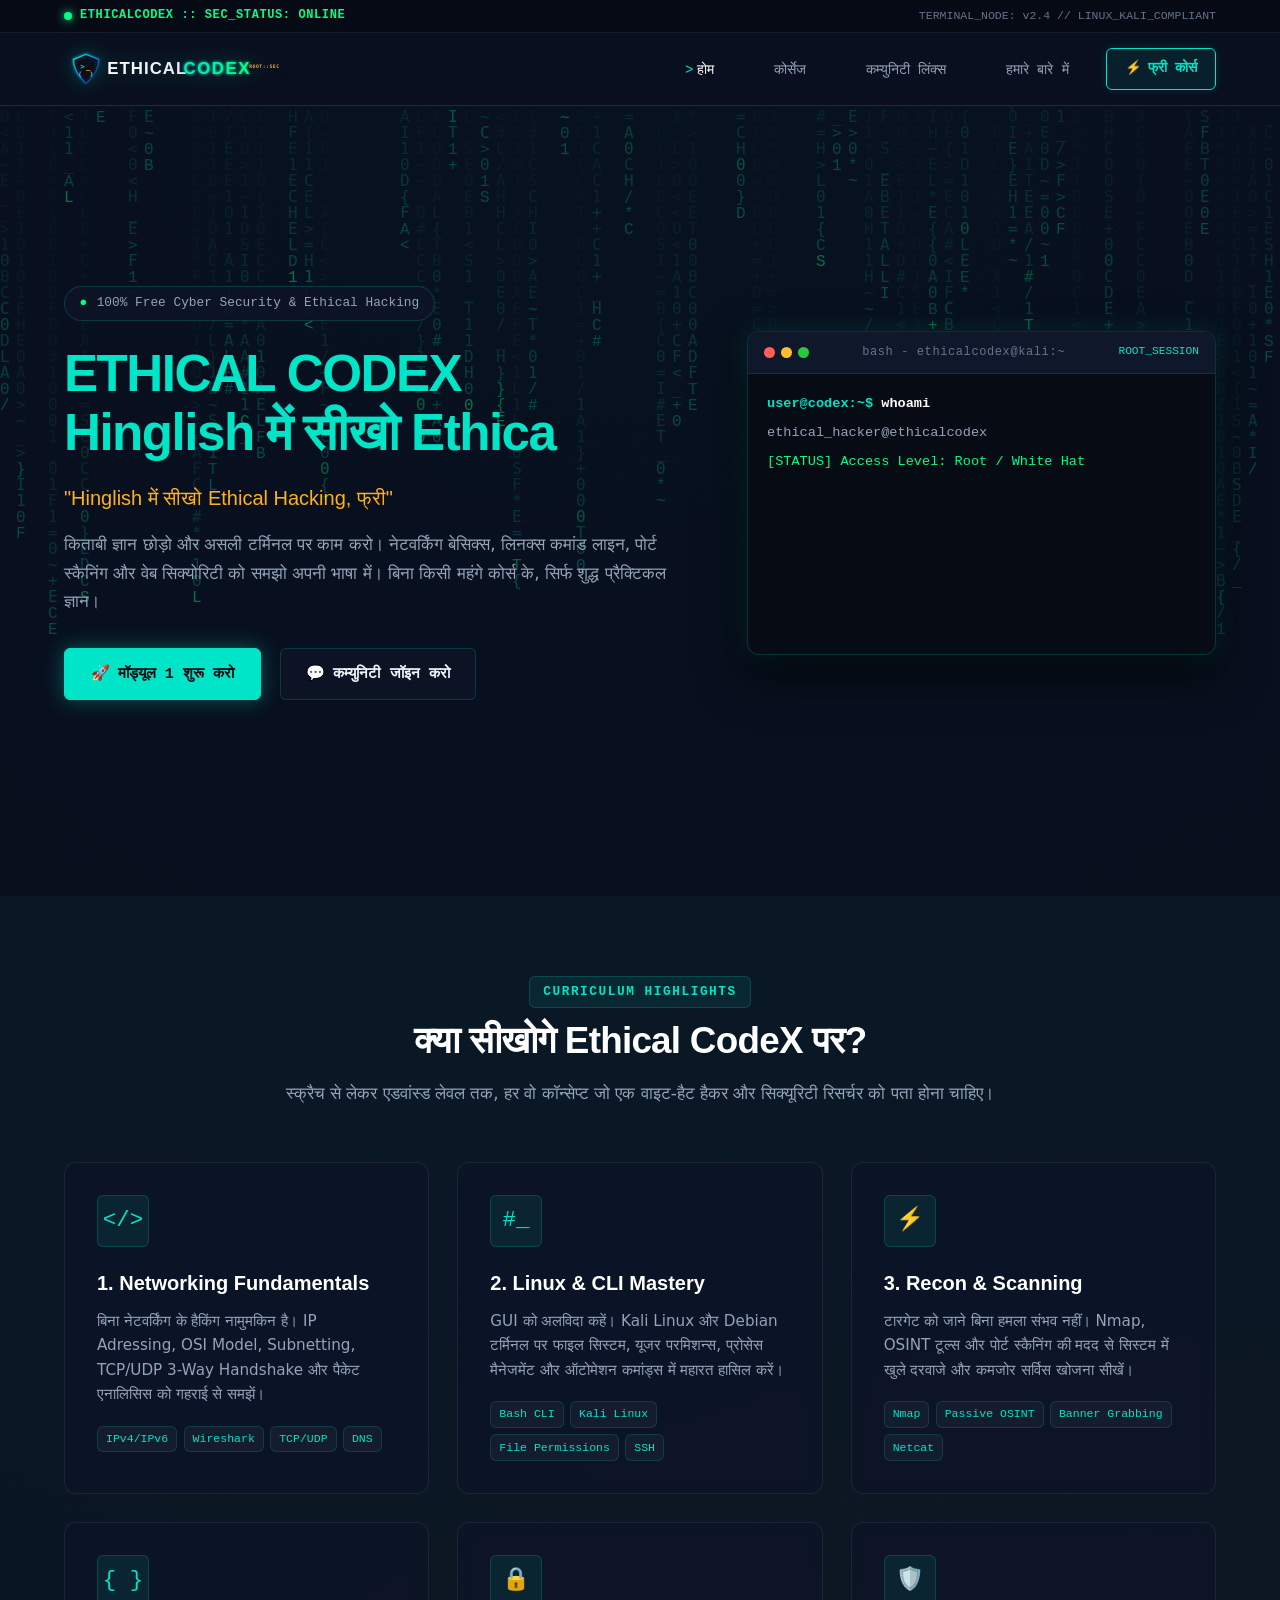
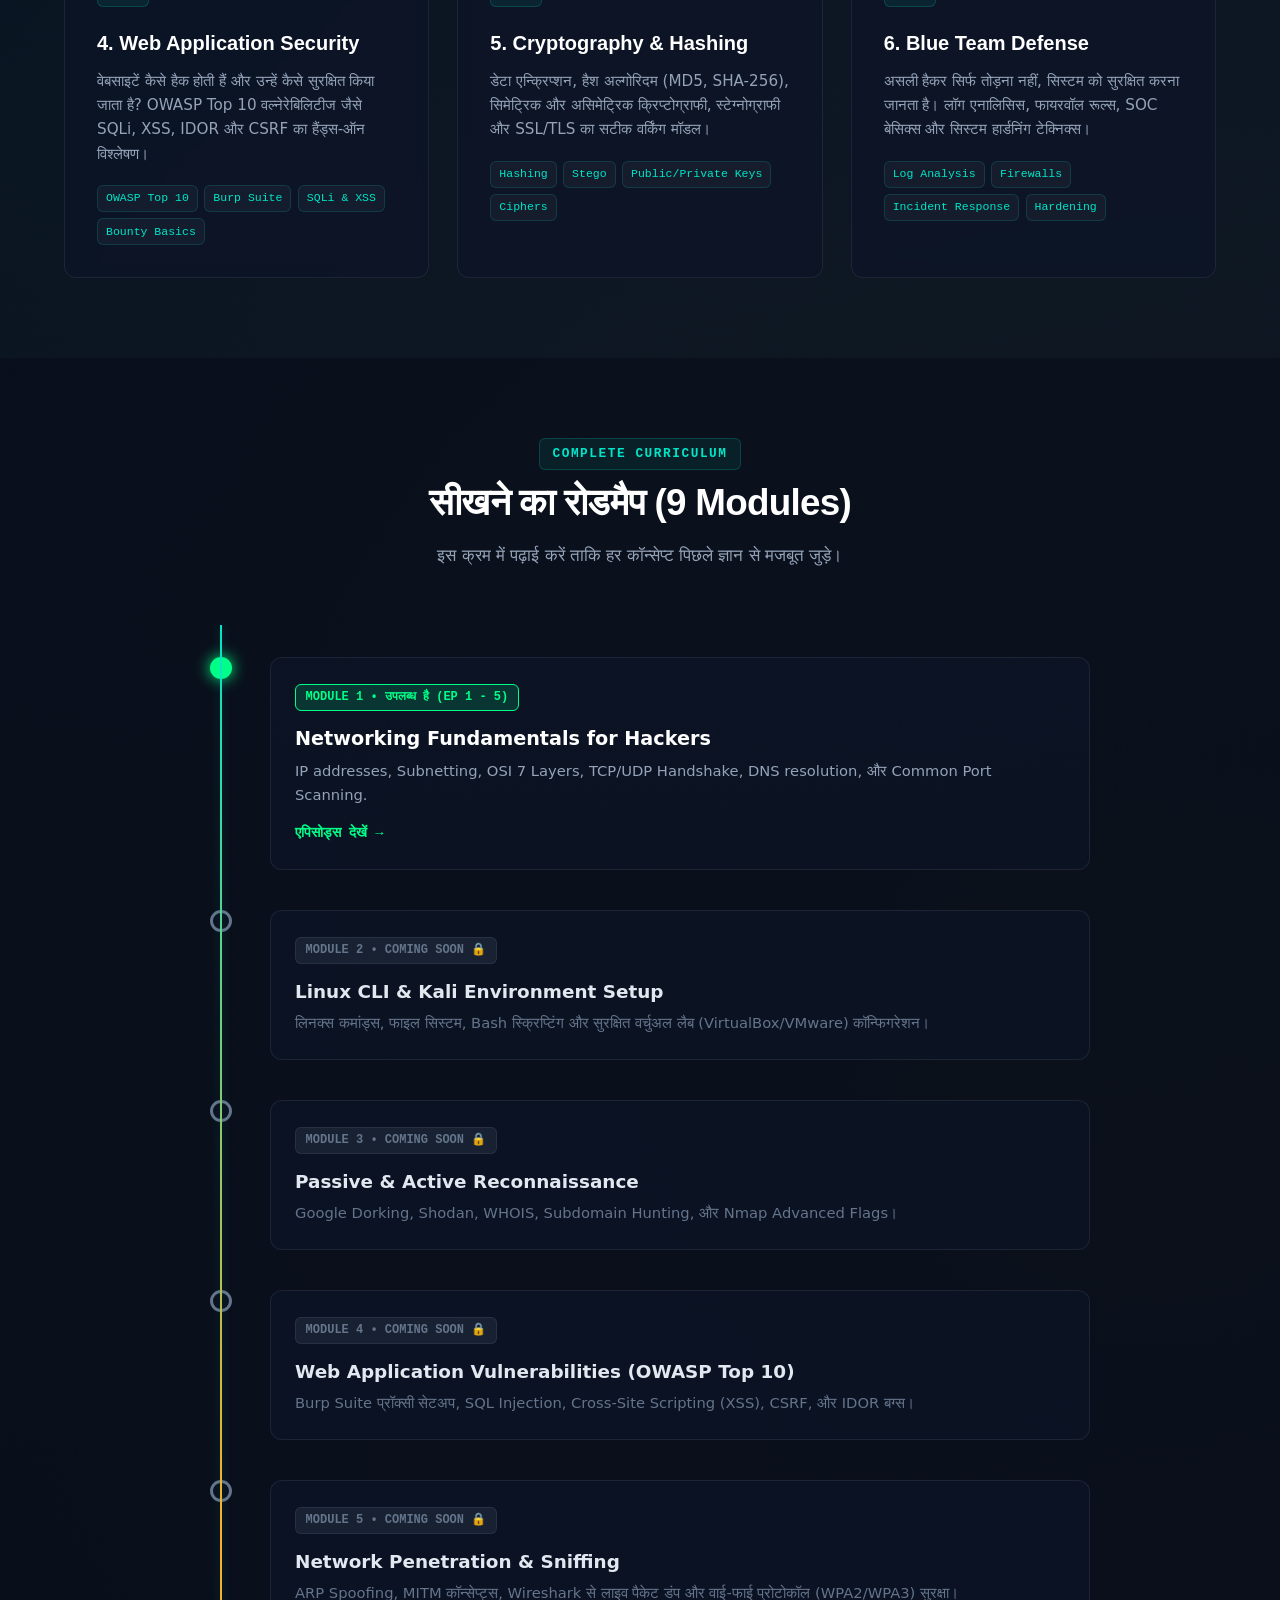
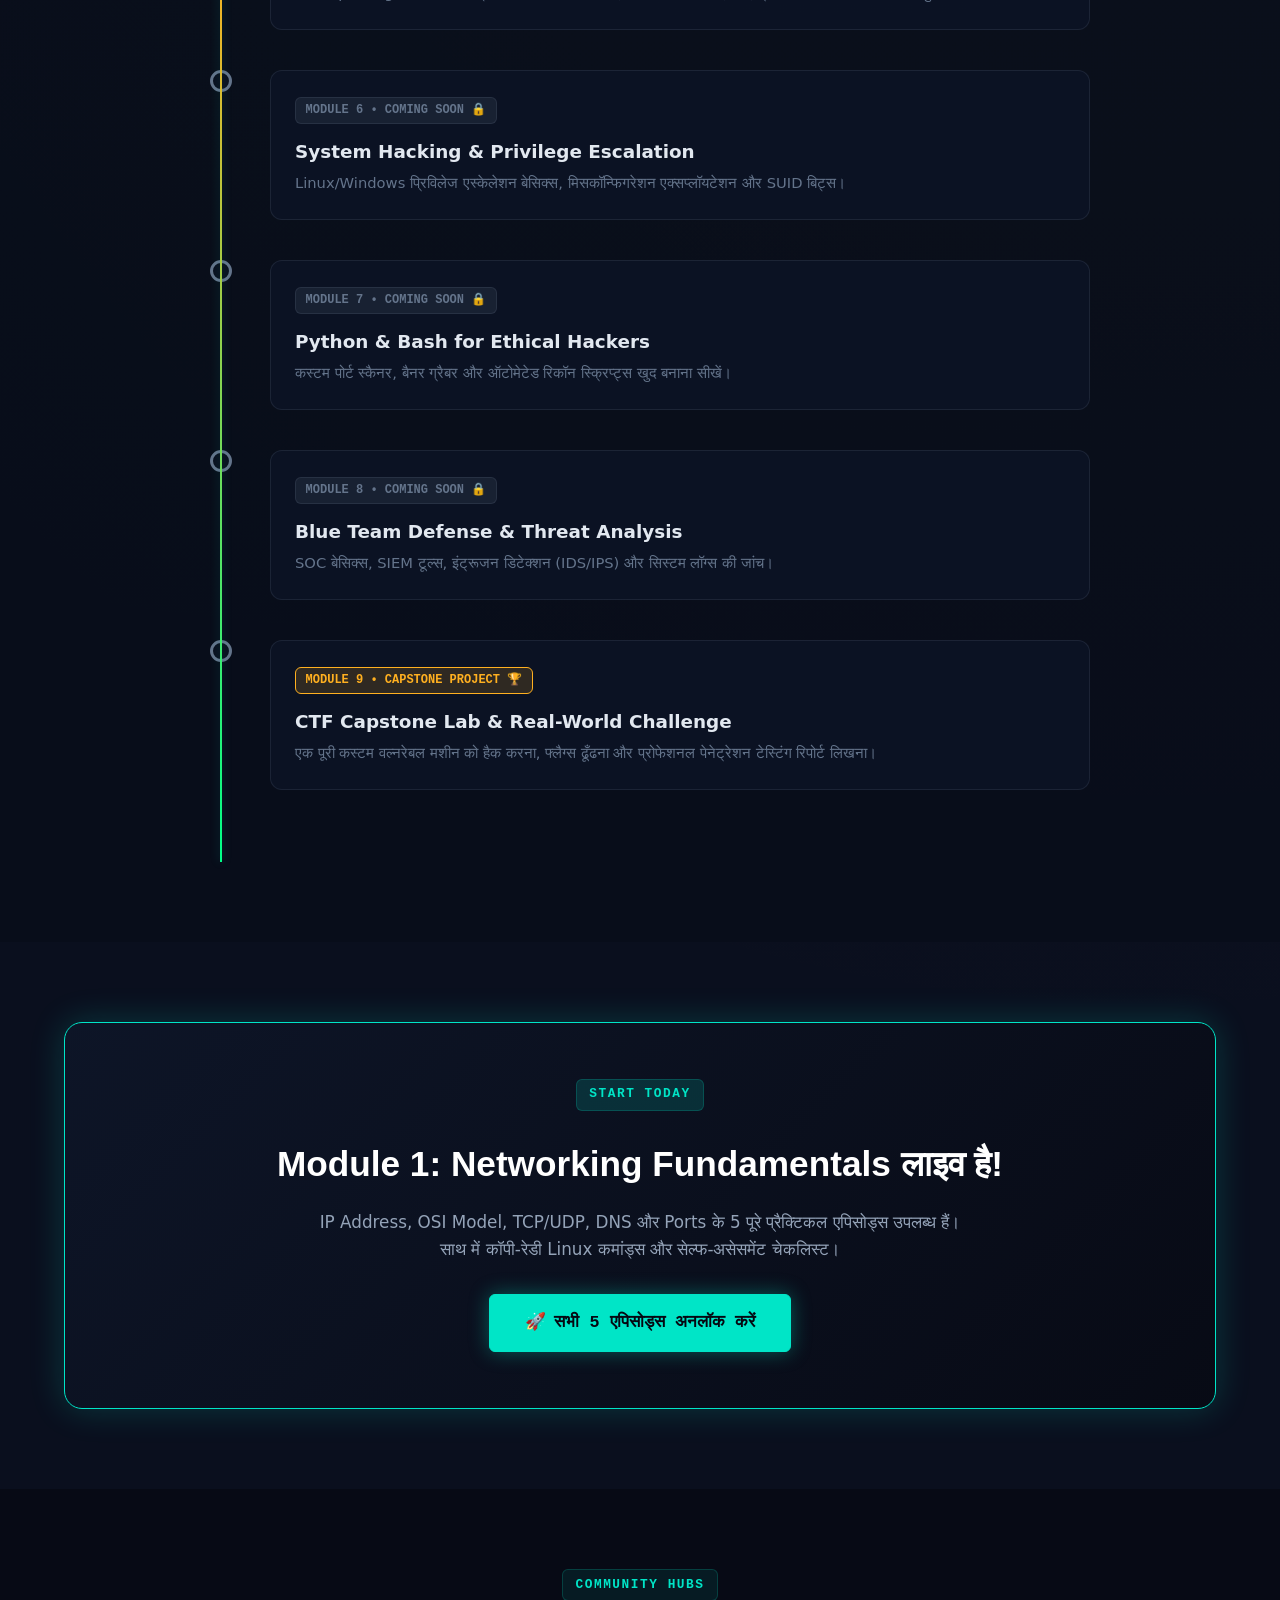
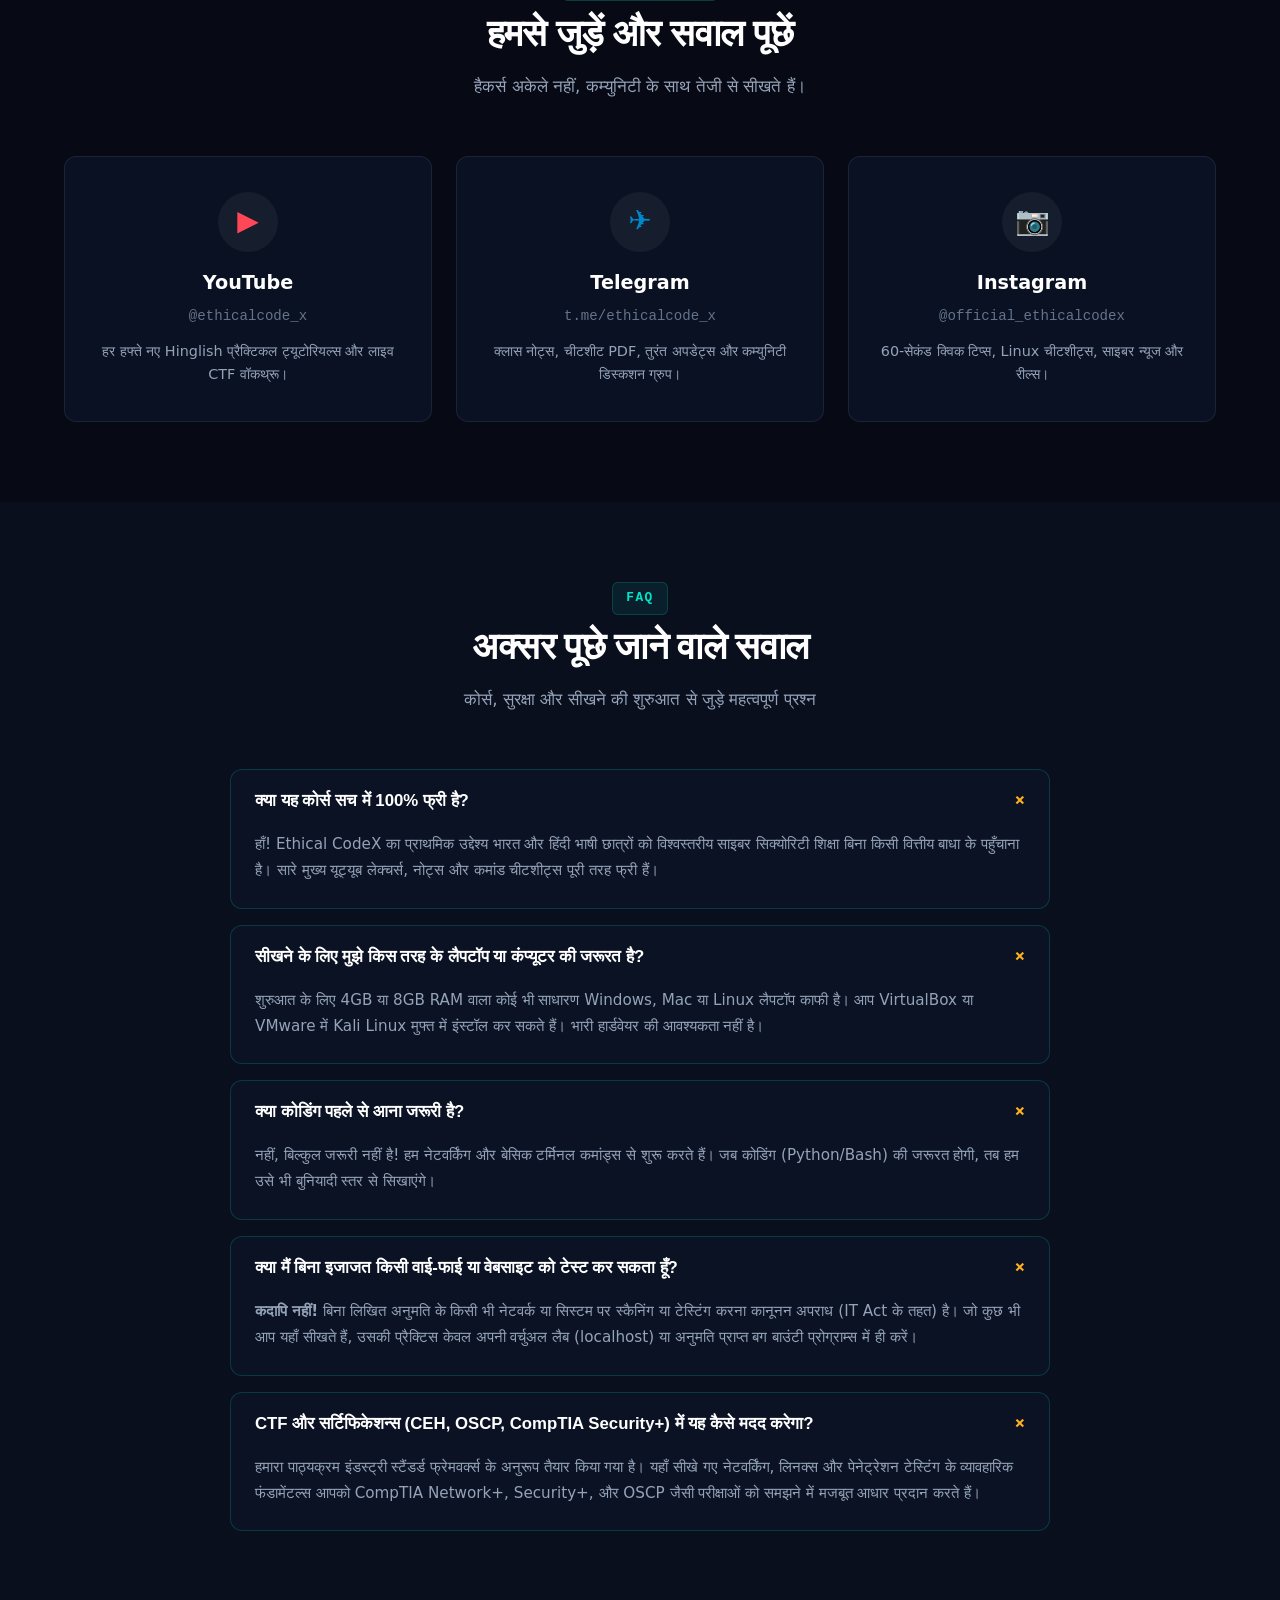
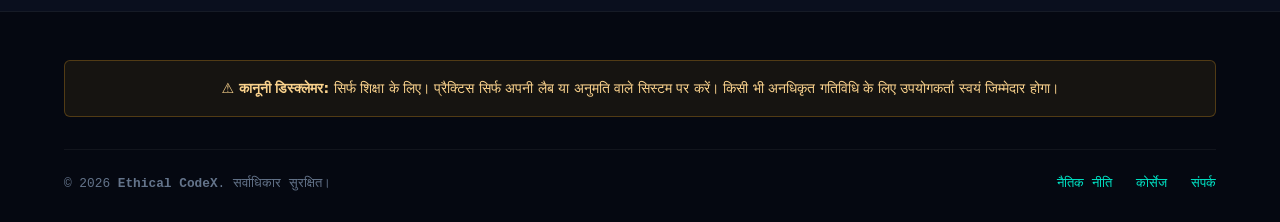
==== commit e10dee4c: "Remove stats counter section as requested" ====
--- a/index.html
+++ b/index.html
@@ -331,33 +331,6 @@
       </div>
     </section>
 
-    <!-- Stats Counter Section (Customizable Placeholders) -->
-    <section class="stats-section" aria-label="Community Statistics">
-      <div class="container">
-        <div class="stats-grid">
-          <div class="stat-box reveal">
-            <!-- EDITABLE: data-target को अपने सब्सक्राइबर काउंट से बदलें -->
-            <div class="stat-number" data-target="50000" data-suffix="+">0</div>
-            <div class="stat-label">यूट्यूब सब्सक्राइबर्स</div>
-          </div>
-          <div class="stat-box reveal">
-            <!-- EDITABLE: data-target को अपने वीडियो काउंट से बदलें -->
-            <div class="stat-number" data-target="120" data-suffix="+">0</div>
-            <div class="stat-label">प्रैक्टिकल वीडियोज</div>
-          </div>
-          <div class="stat-box reveal">
-            <!-- EDITABLE: data-target को अपने वॉच आवर्स से बदलें -->
-            <div class="stat-number" data-target="350" data-suffix="+ hrs">0</div>
-            <div class="stat-label">फ्री लर्निंग कंटेंट</div>
-          </div>
-          <div class="stat-box reveal">
-            <!-- EDITABLE: data-target को अपने कम्युनिटी काउंट से बदलें -->
-            <div class="stat-number" data-target="15000" data-suffix="+">0</div>
-            <div class="stat-label">सक्रिय कम्युनिटी मेंबर्स</div>
-          </div>
-        </div>
-      </div>
-    </section>
 
     <!-- Free Course CTA Banner -->
     <section class="section" aria-label="Course Call to Action">
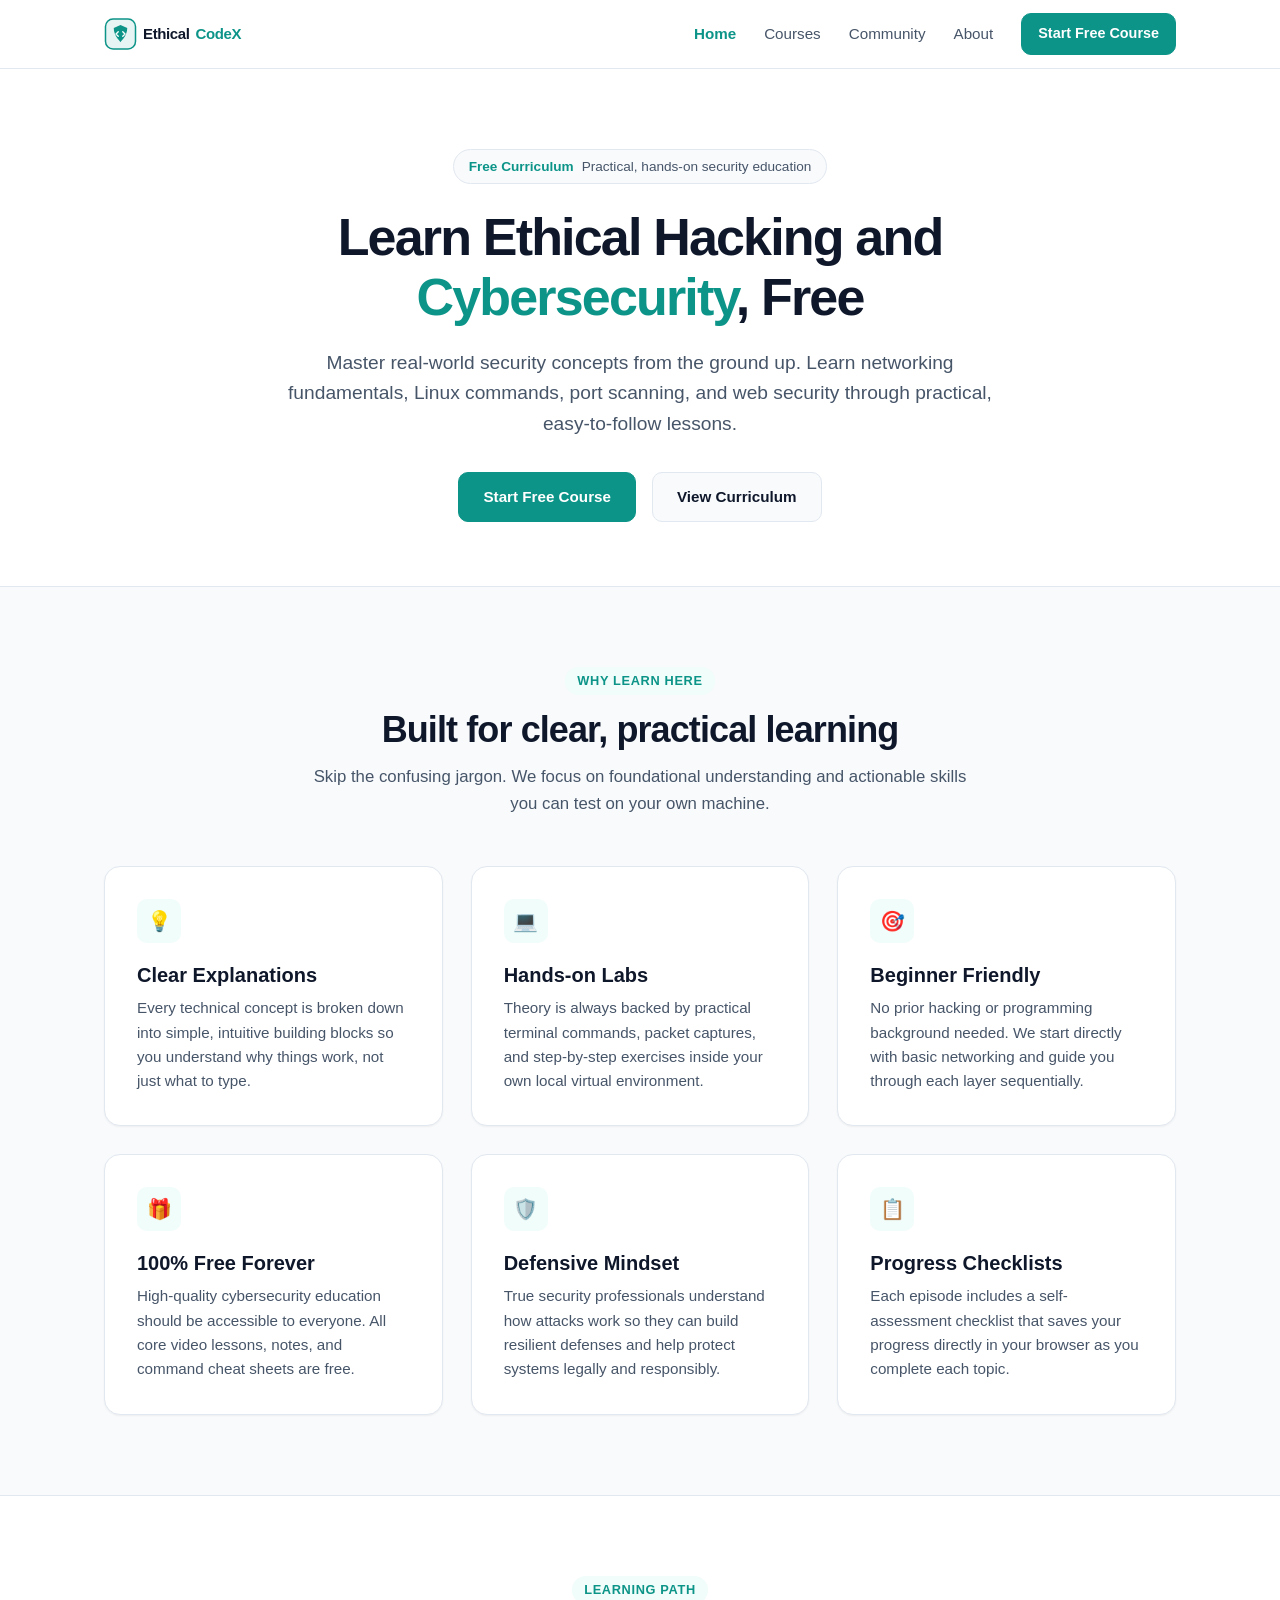
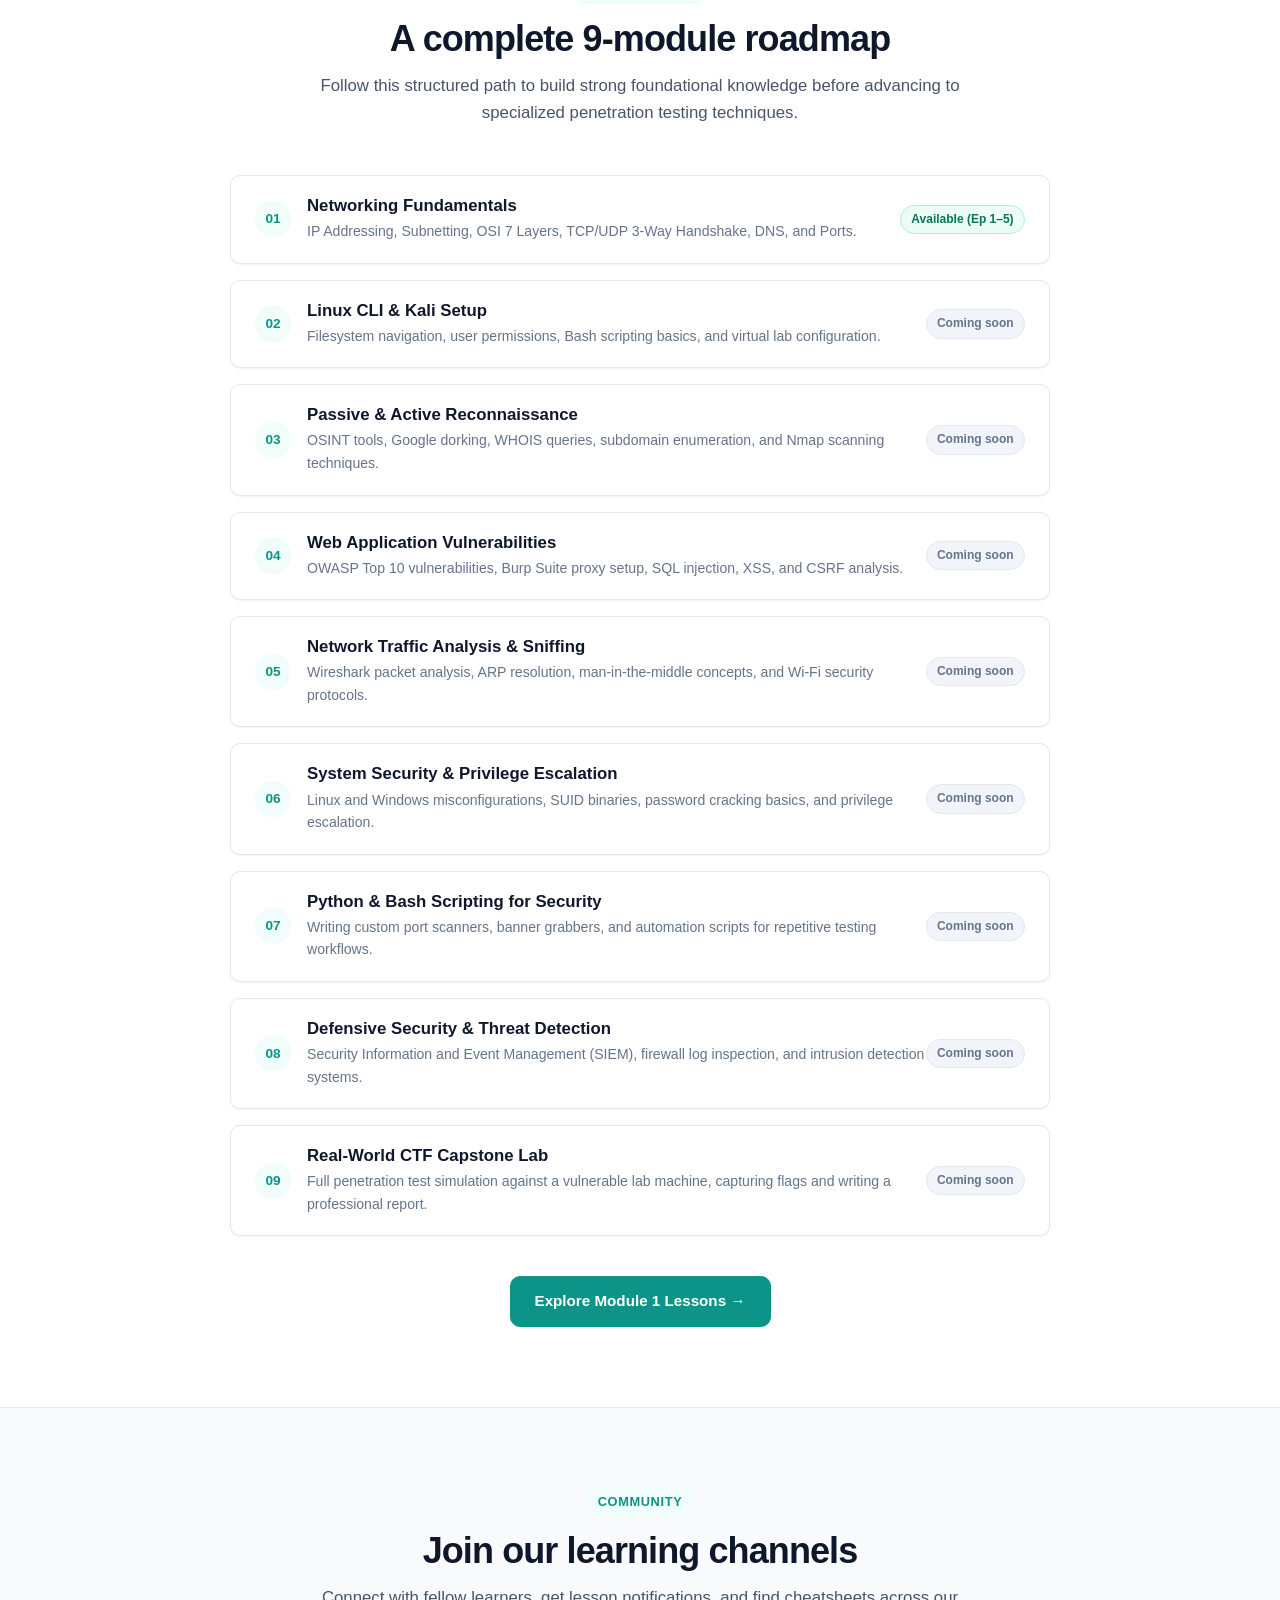
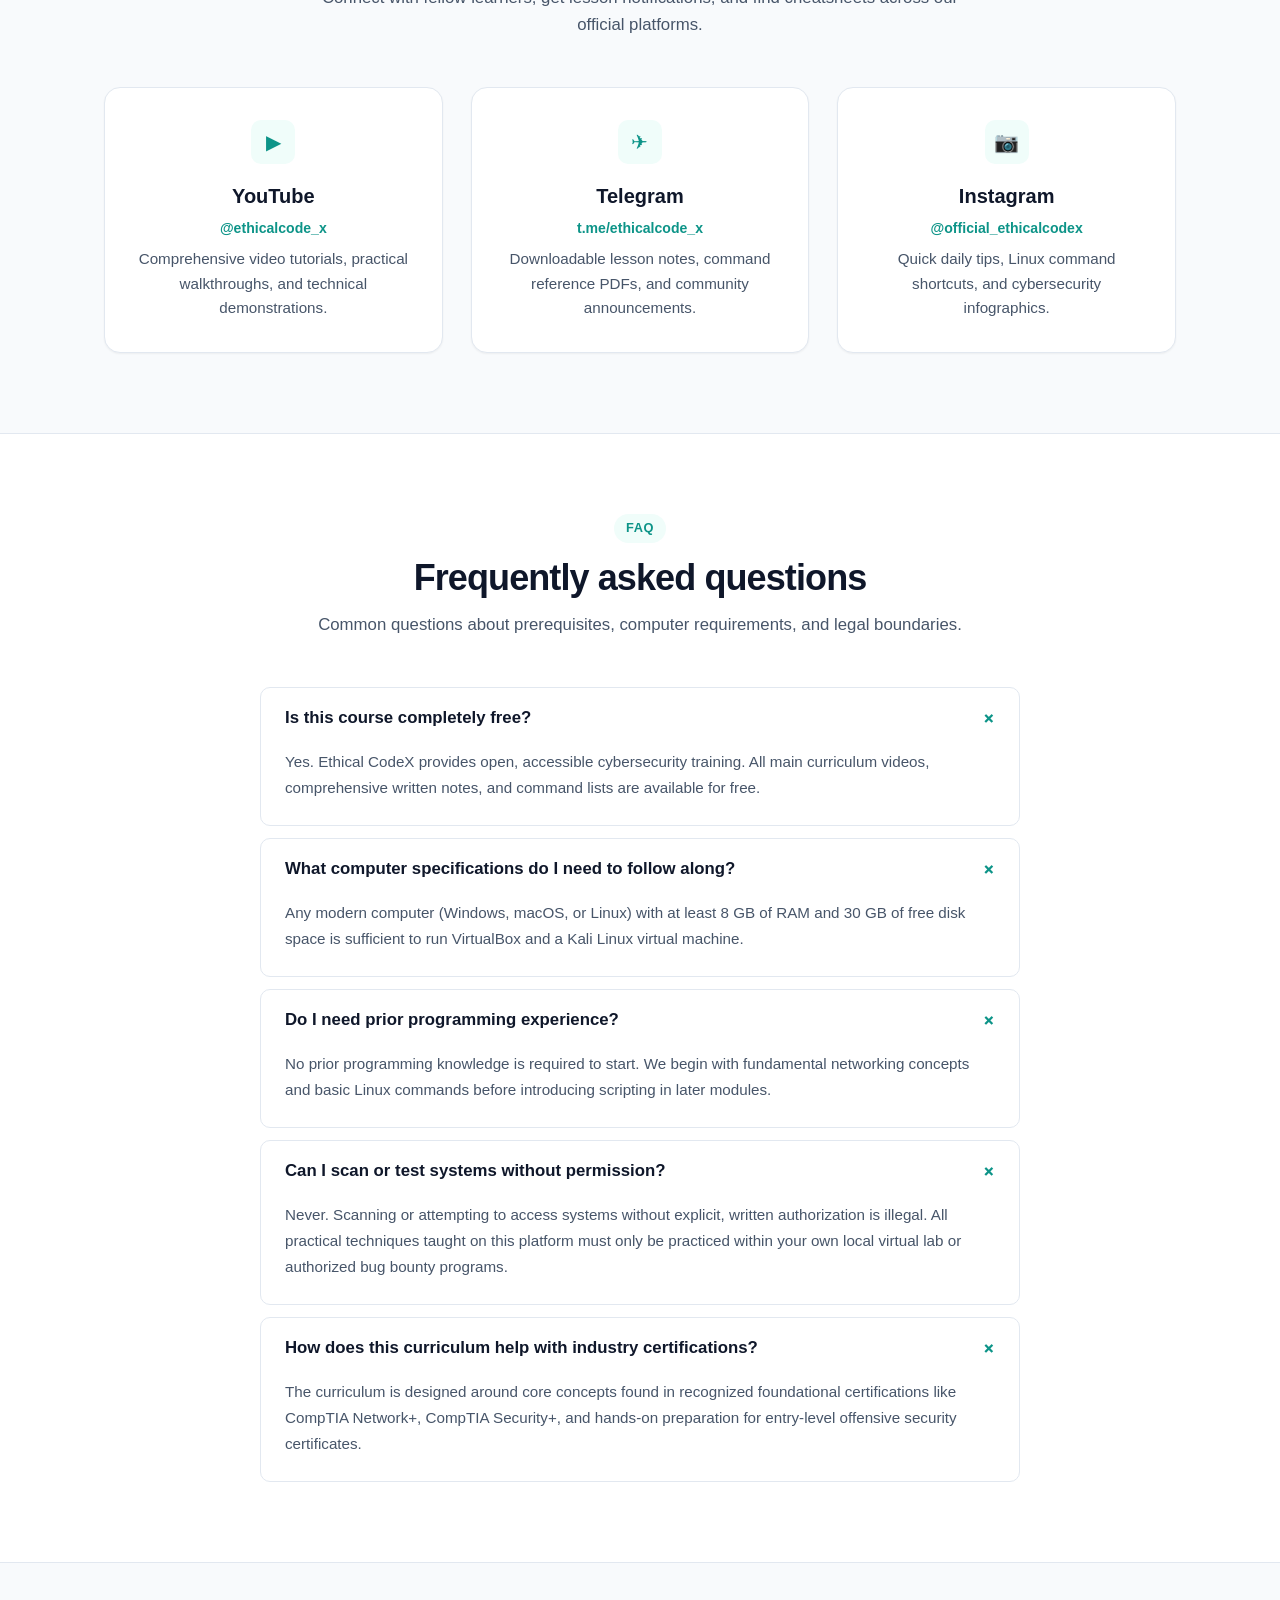
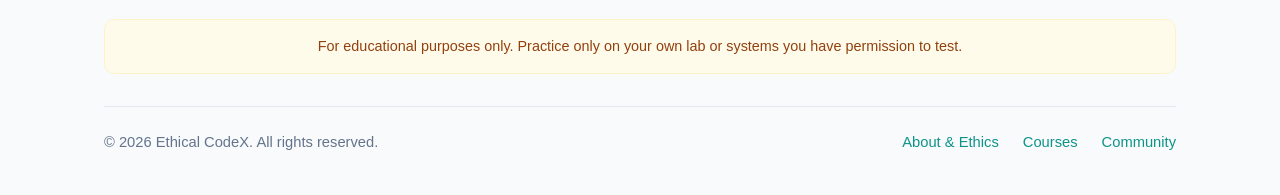
==== commit f19b1b2a: "Redesign: clean English site" ====
--- a/index.html
+++ b/index.html
@@ -1,60 +1,44 @@
 <!DOCTYPE html>
-<html lang="hi">
+<html lang="en">
 <head>
   <meta charset="UTF-8">
   <meta name="viewport" content="width=device-width, initial-scale=1.0">
   <meta http-equiv="Content-Security-Policy" content="default-src 'self'; script-src 'self' 'unsafe-inline'; style-src 'self' 'unsafe-inline' https://fonts.googleapis.com; font-src 'self' https://fonts.gstatic.com; img-src 'self' data:; frame-src 'self' https://www.youtube-nocookie.com;">
   
-  <title>Ethical CodeX | Hinglish में सीखो Ethical Hacking, फ्री</title>
-  <meta name="description" content="Ethical CodeX पर Hinglish में 100% फ्री और प्रैक्टिकल Ethical Hacking, Networking, Linux और Cyber Security सीखें। जीरो से प्रो स्तर तक।">
-  <meta name="keywords" content="Ethical Hacking Hindi, Cyber Security Hinglish, Networking Fundamentals, Kali Linux Hindi, Nmap, Penetration Testing">
-  <meta name="author" content="Ethical CodeX">
+  <title>Ethical CodeX | Learn Ethical Hacking and Cybersecurity, Free</title>
+  <meta name="description" content="Learn ethical hacking, networking fundamentals, Linux command line, and cybersecurity fundamentals with clear, beginner-friendly, hands-on tutorials. 100% free.">
   <link rel="icon" type="image/svg+xml" href="assets/favicon.svg">
 
-  <!-- Open Graph / Facebook -->
+  <!-- Open Graph -->
   <meta property="og:type" content="website">
   <meta property="og:url" content="https://ethicalcodex.github.io/">
-  <meta property="og:title" content="Ethical CodeX | Hinglish में सीखो Ethical Hacking">
-  <meta property="og:description" content="प्रैक्टिकल लैब, Linux कमांड्स, और नेटवर्किंग के साथ सीखो एथिकल हैकिंग बिल्कुल फ्री।">
+  <meta property="og:title" content="Ethical CodeX | Learn Ethical Hacking and Cybersecurity, Free">
+  <meta property="og:description" content="Practical, beginner-friendly ethical hacking and security tutorials. Free forever.">
   <meta property="og:image" content="assets/logo.svg">
 
   <!-- Twitter Card -->
   <meta name="twitter:card" content="summary_large_image">
-  <meta name="twitter:title" content="Ethical CodeX | Hinglish Ethical Hacking">
-  <meta name="twitter:description" content="Hinglish में फ्री एथिकल हैकिंग और साइबर सिक्योरिटी की दुनिया।">
+  <meta name="twitter:title" content="Ethical CodeX | Free Ethical Hacking Education">
+  <meta name="twitter:description" content="Master networking, Linux CLI, and cybersecurity from scratch.">
   <meta name="twitter:image" content="assets/logo.svg">
 
-  <!-- Google Fonts: Space Grotesk & JetBrains Mono -->
+  <!-- Google Fonts: Inter -->
   <link rel="preconnect" href="https://fonts.googleapis.com">
   <link rel="preconnect" href="https://fonts.gstatic.com" crossorigin>
-  <link href="https://fonts.googleapis.com/css2?family=JetBrains+Mono:wght@400;600;700;800&family=Space+Grotesk:wght@500;700;800&display=swap" rel="stylesheet">
+  <link href="https://fonts.googleapis.com/css2?family=Inter:wght@400;500;600;700;800&display=swap" rel="stylesheet">
 
   <link rel="stylesheet" href="style.css">
 </head>
 <body>
-
-  <!-- Top Scroll Progress Bar -->
-  <div id="scroll-progress" aria-hidden="true"></div>
-
-  <!-- Top Hacker Status Bar -->
-  <aside class="top-status-bar" aria-label="System Status">
-    <div class="container" style="display: flex; justify-content: space-between; align-items: center; width: 100%;">
-      <span class="status-badge">
-        <span class="blink-dot" aria-hidden="true"></span>
-        ETHICALCODEX :: SEC_STATUS: ONLINE
-      </span>
-      <span style="font-size: 0.72rem; color: var(--text-dim);">TERMINAL_NODE: v2.4 // LINUX_KALI_COMPLIANT</span>
-    </div>
-  </aside>
 
   <!-- Navbar -->
   <header class="navbar" role="banner">
     <div class="container nav-container">
       <a href="index.html" class="brand-logo-link" aria-label="Ethical CodeX Home">
-        <img src="assets/logo.svg" alt="Ethical CodeX Shield Logo" class="brand-logo-img">
+        <img src="assets/logo.svg" alt="Ethical CodeX Logo" class="brand-logo-img">
       </a>
 
-      <button id="mobile-toggle" class="mobile-toggle" aria-label="नेविगेशन मेनू खोलें" aria-expanded="false">
+      <button id="mobile-toggle" class="mobile-toggle" aria-label="Toggle navigation menu" aria-expanded="false">
         <span></span>
         <span></span>
         <span></span>
@@ -62,11 +46,11 @@
 
       <nav aria-label="Main Navigation">
         <ul id="nav-links" class="nav-links">
-          <li><a href="index.html" class="nav-link active">होम</a></li>
-          <li><a href="courses.html" class="nav-link">कोर्सेज</a></li>
-          <li><a href="links.html" class="nav-link">कम्युनिटी लिंक्स</a></li>
-          <li><a href="about.html" class="nav-link">हमारे बारे में</a></li>
-          <li><a href="courses.html" class="nav-cta-btn"><span>⚡</span> फ्री कोर्स</a></li>
+          <li><a href="index.html" class="nav-link active">Home</a></li>
+          <li><a href="courses.html" class="nav-link">Courses</a></li>
+          <li><a href="links.html" class="nav-link">Community</a></li>
+          <li><a href="about.html" class="nav-link">About</a></li>
+          <li><a href="courses.html" class="btn btn-primary" style="padding: 0.5rem 1rem; font-size: 0.9rem;">Start Free Course</a></li>
         </ul>
       </nav>
     </div>
@@ -74,373 +58,319 @@
 
   <main>
     <!-- Hero Section -->
-    <section class="hero-section" aria-label="Hero Section">
-      <canvas id="matrix-canvas" aria-hidden="true"></canvas>
-
-      <div class="container hero-content">
-        <div class="hero-text reveal">
-          <div class="hero-pill">
-            <span style="color: var(--accent-green);">●</span> 100% Free Cyber Security & Ethical Hacking
-          </div>
-
-          <h1 class="hero-title">
-            <span class="glitch-text">ETHICAL CODEX</span><br>
-            <span id="typewriter-text" style="color: var(--accent-teal);">Hinglish में सीखो Ethical Hacking</span>
-          </h1>
-
-          <p class="hero-tagline">"Hinglish में सीखो Ethical Hacking, फ्री"</p>
-
-          <p class="hero-description">
-            किताबी ज्ञान छोड़ो और असली टर्मिनल पर काम करो। नेटवर्किंग बेसिक्स, लिनक्स कमांड लाइन, पोर्ट स्कैनिंग और वेब सिक्योरिटी को समझो अपनी भाषा में। बिना किसी महंगे कोर्स के, सिर्फ शुद्ध प्रैक्टिकल ज्ञान।
-          </p>
-
-          <div class="hero-actions">
-            <a href="courses.html" class="btn btn-primary">
-              <span>🚀</span> मॉड्यूल 1 शुरू करो
-            </a>
-            <a href="links.html" class="btn btn-secondary">
-              <span>💬</span> कम्युनिटी जॉइन करो
-            </a>
-          </div>
-        </div>
-
-        <!-- Terminal Window Mock -->
-        <div class="terminal-card reveal" aria-label="Live Terminal Simulation">
-          <div class="terminal-header">
-            <div class="terminal-dots">
-              <span class="dot dot-red"></span>
-              <span class="dot dot-yellow"></span>
-              <span class="dot dot-green"></span>
-            </div>
-            <div class="terminal-title">bash - ethicalcodex@kali:~</div>
-            <div style="font-size: 0.7rem; color: var(--accent-teal);">ROOT_SESSION</div>
-          </div>
-          <div class="terminal-body" id="terminal-content">
-            <!-- Simulated via script.js -->
-          </div>
+    <section class="hero-section" aria-label="Introduction">
+      <div class="container hero-content reveal">
+        <div class="hero-pill">
+          <span class="hero-pill-badge">Free Curriculum</span>
+          <span>Practical, hands-on security education</span>
+        </div>
+
+        <h1 class="hero-title">
+          Learn Ethical Hacking and <span>Cybersecurity</span>, Free
+        </h1>
+
+        <p class="hero-description">
+          Master real-world security concepts from the ground up. Learn networking fundamentals, Linux commands, port scanning, and web security through practical, easy-to-follow lessons.
+        </p>
+
+        <div class="hero-actions">
+          <a href="courses.html" class="btn btn-primary">
+            Start Free Course
+          </a>
+          <a href="#path" class="btn btn-secondary">
+            View Curriculum
+          </a>
         </div>
       </div>
     </section>
 
-    <!-- "क्या सीखोगे" (6 Pillars) -->
-    <section class="section" aria-label="What you will learn">
+    <!-- Key Features Section -->
+    <section class="section section-subtle" aria-label="Why Ethical CodeX">
       <div class="container">
         <div class="section-header reveal">
-          <span class="section-tag">CURRICULUM HIGHLIGHTS</span>
-          <h2 class="section-title">क्या सीखोगे Ethical CodeX पर?</h2>
-          <p class="section-subtitle">स्क्रैच से लेकर एडवांस्ड लेवल तक, हर वो कॉन्सेप्ट जो एक वाइट-हैट हैकर और सिक्यूरिटी रिसर्चर को पता होना चाहिए।</p>
+          <span class="section-tag">Why Learn Here</span>
+          <h2 class="section-title">Built for clear, practical learning</h2>
+          <p class="section-subtitle">
+            Skip the confusing jargon. We focus on foundational understanding and actionable skills you can test on your own machine.
+          </p>
         </div>
 
         <div class="grid-3">
           <div class="card reveal">
-            <div class="card-icon">&lt;/&gt;</div>
-            <h3 class="card-title">1. Networking Fundamentals</h3>
-            <p class="card-desc">बिना नेटवर्किंग के हैकिंग नामुमकिन है। IP Adressing, OSI Model, Subnetting, TCP/UDP 3-Way Handshake और पैकेट एनालिसिस को गहराई से समझें।</p>
-            <div class="card-tags">
-              <span class="tech-tag">IPv4/IPv6</span>
-              <span class="tech-tag">Wireshark</span>
-              <span class="tech-tag">TCP/UDP</span>
-              <span class="tech-tag">DNS</span>
-            </div>
-          </div>
-
-          <div class="card reveal">
-            <div class="card-icon">#_</div>
-            <h3 class="card-title">2. Linux & CLI Mastery</h3>
-            <p class="card-desc">GUI को अलविदा कहें। Kali Linux और Debian टर्मिनल पर फाइल सिस्टम, यूजर परमिशन्स, प्रोसेस मैनेजमेंट और ऑटोमेशन कमांड्स में महारत हासिल करें।</p>
-            <div class="card-tags">
-              <span class="tech-tag">Bash CLI</span>
-              <span class="tech-tag">Kali Linux</span>
-              <span class="tech-tag">File Permissions</span>
-              <span class="tech-tag">SSH</span>
-            </div>
-          </div>
-
-          <div class="card reveal">
-            <div class="card-icon">⚡</div>
-            <h3 class="card-title">3. Recon & Scanning</h3>
-            <p class="card-desc">टारगेट को जाने बिना हमला संभव नहीं। Nmap, OSINT टूल्स और पोर्ट स्कैनिंग की मदद से सिस्टम में खुले दरवाजे और कमजोर सर्विस खोजना सीखें।</p>
-            <div class="card-tags">
-              <span class="tech-tag">Nmap</span>
-              <span class="tech-tag">Passive OSINT</span>
-              <span class="tech-tag">Banner Grabbing</span>
-              <span class="tech-tag">Netcat</span>
-            </div>
-          </div>
-
-          <div class="card reveal">
-            <div class="card-icon">{ }</div>
-            <h3 class="card-title">4. Web Application Security</h3>
-            <p class="card-desc">वेबसाइटें कैसे हैक होती हैं और उन्हें कैसे सुरक्षित किया जाता है? OWASP Top 10 वल्नेरेबिलिटीज जैसे SQLi, XSS, IDOR और CSRF का हैंड्स-ऑन विश्लेषण।</p>
-            <div class="card-tags">
-              <span class="tech-tag">OWASP Top 10</span>
-              <span class="tech-tag">Burp Suite</span>
-              <span class="tech-tag">SQLi & XSS</span>
-              <span class="tech-tag">Bounty Basics</span>
-            </div>
-          </div>
-
-          <div class="card reveal">
-            <div class="card-icon">🔒</div>
-            <h3 class="card-title">5. Cryptography & Hashing</h3>
-            <p class="card-desc">डेटा एन्क्रिप्शन, हैश अल्गोरिदम (MD5, SHA-256), सिमेट्रिक और असिमेट्रिक क्रिप्टोग्राफी, स्टेग्नोग्राफी और SSL/TLS का सटीक वर्किंग मॉडल।</p>
-            <div class="card-tags">
-              <span class="tech-tag">Hashing</span>
-              <span class="tech-tag">Stego</span>
-              <span class="tech-tag">Public/Private Keys</span>
-              <span class="tech-tag">Ciphers</span>
-            </div>
-          </div>
-
-          <div class="card reveal">
-            <div class="card-icon">🛡️</div>
-            <h3 class="card-title">6. Blue Team Defense</h3>
-            <p class="card-desc">असली हैकर सिर्फ तोड़ना नहीं, सिस्टम को सुरक्षित करना जानता है। लॉग एनालिसिस, फायरवॉल रूल्स, SOC बेसिक्स और सिस्टम हार्डनिंग टेक्निक्स।</p>
-            <div class="card-tags">
-              <span class="tech-tag">Log Analysis</span>
-              <span class="tech-tag">Firewalls</span>
-              <span class="tech-tag">Incident Response</span>
-              <span class="tech-tag">Hardening</span>
-            </div>
+            <div class="card-icon-box">💡</div>
+            <h3 class="card-title">Clear Explanations</h3>
+            <p class="card-desc">
+              Every technical concept is broken down into simple, intuitive building blocks so you understand why things work, not just what to type.
+            </p>
+          </div>
+
+          <div class="card reveal">
+            <div class="card-icon-box">💻</div>
+            <h3 class="card-title">Hands-on Labs</h3>
+            <p class="card-desc">
+              Theory is always backed by practical terminal commands, packet captures, and step-by-step exercises inside your own local virtual environment.
+            </p>
+          </div>
+
+          <div class="card reveal">
+            <div class="card-icon-box">🎯</div>
+            <h3 class="card-title">Beginner Friendly</h3>
+            <p class="card-desc">
+              No prior hacking or programming background needed. We start directly with basic networking and guide you through each layer sequentially.
+            </p>
+          </div>
+
+          <div class="card reveal">
+            <div class="card-icon-box">🎁</div>
+            <h3 class="card-title">100% Free Forever</h3>
+            <p class="card-desc">
+              High-quality cybersecurity education should be accessible to everyone. All core video lessons, notes, and command cheat sheets are free.
+            </p>
+          </div>
+
+          <div class="card reveal">
+            <div class="card-icon-box">🛡️</div>
+            <h3 class="card-title">Defensive Mindset</h3>
+            <p class="card-desc">
+              True security professionals understand how attacks work so they can build resilient defenses and help protect systems legally and responsibly.
+            </p>
+          </div>
+
+          <div class="card reveal">
+            <div class="card-icon-box">📋</div>
+            <h3 class="card-title">Progress Checklists</h3>
+            <p class="card-desc">
+              Each episode includes a self-assessment checklist that saves your progress directly in your browser as you complete each topic.
+            </p>
           </div>
         </div>
       </div>
     </section>
 
-    <!-- Roadmap Timeline (9 Modules) -->
-    <section class="section" style="background: rgba(8, 12, 24, 0.6);" aria-label="Learning Roadmap">
+    <!-- 9-Module Learning Path -->
+    <section id="path" class="section" aria-label="Curriculum Road">
       <div class="container">
         <div class="section-header reveal">
-          <span class="section-tag">COMPLETE CURRICULUM</span>
-          <h2 class="section-title">सीखने का रोडमैप (9 Modules)</h2>
-          <p class="section-subtitle">इस क्रम में पढ़ाई करें ताकि हर कॉन्सेप्ट पिछले ज्ञान से मजबूत जुड़े।</p>
-        </div>
-
-        <div class="timeline">
+          <span class="section-tag">Learning Path</span>
+          <h2 class="section-title">A complete 9-module roadmap</h2>
+          <p class="section-subtitle">
+            Follow this structured path to build strong foundational knowledge before advancing to specialized penetration testing techniques.
+          </p>
+        </div>
+
+        <div class="learning-path-list">
           <!-- Module 1 -->
-          <div class="timeline-item unlocked reveal">
-            <div class="timeline-node"></div>
-            <div class="timeline-content">
-              <span class="module-badge badge-active">MODULE 1 • उपलब्ध है (EP 1 - 5)</span>
-              <h3 style="color: #fff; font-size: 1.2rem; margin: 0.3rem 0;">Networking Fundamentals for Hackers</h3>
-              <p style="color: var(--text-muted); font-size: 0.92rem; margin-bottom: 0.8rem;">
-                IP addresses, Subnetting, OSI 7 Layers, TCP/UDP Handshake, DNS resolution, और Common Port Scanning.
-              </p>
-              <a href="courses.html" style="font-family: var(--font-code); font-size: 0.85rem; font-weight: 700; color: var(--accent-green);">
-                एपिसोड्स देखें &rarr;
-              </a>
-            </div>
-          </div>
+          <a href="courses.html" class="path-item reveal">
+            <div class="path-info">
+              <div class="path-number">01</div>
+              <div>
+                <h3 class="path-title">Networking Fundamentals</h3>
+                <p class="path-desc">IP Addressing, Subnetting, OSI 7 Layers, TCP/UDP 3-Way Handshake, DNS, and Ports.</p>
+              </div>
+            </div>
+            <span class="status-badge badge-available">Available (Ep 1–5)</span>
+          </a>
 
           <!-- Module 2 -->
-          <div class="timeline-item locked reveal">
-            <div class="timeline-node"></div>
-            <div class="timeline-content">
-              <span class="module-badge badge-locked">MODULE 2 • COMING SOON 🔒</span>
-              <h3 style="color: #e2e8f0; font-size: 1.15rem; margin: 0.3rem 0;">Linux CLI & Kali Environment Setup</h3>
-              <p style="color: var(--text-dim); font-size: 0.92rem;">
-                लिनक्स कमांड्स, फाइल सिस्टम, Bash स्क्रिप्टिंग और सुरक्षित वर्चुअल लैब (VirtualBox/VMware) कॉन्फिगरेशन।
-              </p>
-            </div>
+          <div class="path-item reveal">
+            <div class="path-info">
+              <div class="path-number">02</div>
+              <div>
+                <h3 class="path-title">Linux CLI &amp; Kali Setup</h3>
+                <p class="path-desc">Filesystem navigation, user permissions, Bash scripting basics, and virtual lab configuration.</p>
+              </div>
+            </div>
+            <span class="status-badge badge-upcoming">Coming soon</span>
           </div>
 
           <!-- Module 3 -->
-          <div class="timeline-item locked reveal">
-            <div class="timeline-node"></div>
-            <div class="timeline-content">
-              <span class="module-badge badge-locked">MODULE 3 • COMING SOON 🔒</span>
-              <h3 style="color: #e2e8f0; font-size: 1.15rem; margin: 0.3rem 0;">Passive & Active Reconnaissance</h3>
-              <p style="color: var(--text-dim); font-size: 0.92rem;">
-                Google Dorking, Shodan, WHOIS, Subdomain Hunting, और Nmap Advanced Flags।
-              </p>
-            </div>
+          <div class="path-item reveal">
+            <div class="path-info">
+              <div class="path-number">03</div>
+              <div>
+                <h3 class="path-title">Passive &amp; Active Reconnaissance</h3>
+                <p class="path-desc">OSINT tools, Google dorking, WHOIS queries, subdomain enumeration, and Nmap scanning techniques.</p>
+              </div>
+            </div>
+            <span class="status-badge badge-upcoming">Coming soon</span>
           </div>
 
           <!-- Module 4 -->
-          <div class="timeline-item locked reveal">
-            <div class="timeline-node"></div>
-            <div class="timeline-content">
-              <span class="module-badge badge-locked">MODULE 4 • COMING SOON 🔒</span>
-              <h3 style="color: #e2e8f0; font-size: 1.15rem; margin: 0.3rem 0;">Web Application Vulnerabilities (OWASP Top 10)</h3>
-              <p style="color: var(--text-dim); font-size: 0.92rem;">
-                Burp Suite प्रॉक्सी सेटअप, SQL Injection, Cross-Site Scripting (XSS), CSRF, और IDOR बग्स।
-              </p>
-            </div>
+          <div class="path-item reveal">
+            <div class="path-info">
+              <div class="path-number">04</div>
+              <div>
+                <h3 class="path-title">Web Application Vulnerabilities</h3>
+                <p class="path-desc">OWASP Top 10 vulnerabilities, Burp Suite proxy setup, SQL injection, XSS, and CSRF analysis.</p>
+              </div>
+            </div>
+            <span class="status-badge badge-upcoming">Coming soon</span>
           </div>
 
           <!-- Module 5 -->
-          <div class="timeline-item locked reveal">
-            <div class="timeline-node"></div>
-            <div class="timeline-content">
-              <span class="module-badge badge-locked">MODULE 5 • COMING SOON 🔒</span>
-              <h3 style="color: #e2e8f0; font-size: 1.15rem; margin: 0.3rem 0;">Network Penetration & Sniffing</h3>
-              <p style="color: var(--text-dim); font-size: 0.92rem;">
-                ARP Spoofing, MITM कॉन्सेप्ट्स, Wireshark से लाइव पैकेट डंप और वाई-फाई प्रोटोकॉल (WPA2/WPA3) सुरक्षा।
-              </p>
-            </div>
+          <div class="path-item reveal">
+            <div class="path-info">
+              <div class="path-number">05</div>
+              <div>
+                <h3 class="path-title">Network Traffic Analysis &amp; Sniffing</h3>
+                <p class="path-desc">Wireshark packet analysis, ARP resolution, man-in-the-middle concepts, and Wi-Fi security protocols.</p>
+              </div>
+            </div>
+            <span class="status-badge badge-upcoming">Coming soon</span>
           </div>
 
           <!-- Module 6 -->
-          <div class="timeline-item locked reveal">
-            <div class="timeline-node"></div>
-            <div class="timeline-content">
-              <span class="module-badge badge-locked">MODULE 6 • COMING SOON 🔒</span>
-              <h3 style="color: #e2e8f0; font-size: 1.15rem; margin: 0.3rem 0;">System Hacking & Privilege Escalation</h3>
-              <p style="color: var(--text-dim); font-size: 0.92rem;">
-                Linux/Windows प्रिविलेज एस्केलेशन बेसिक्स, मिसकॉन्फिगरेशन एक्सप्लॉयटेशन और SUID बिट्स।
-              </p>
-            </div>
+          <div class="path-item reveal">
+            <div class="path-info">
+              <div class="path-number">06</div>
+              <div>
+                <h3 class="path-title">System Security &amp; Privilege Escalation</h3>
+                <p class="path-desc">Linux and Windows misconfigurations, SUID binaries, password cracking basics, and privilege escalation.</p>
+              </div>
+            </div>
+            <span class="status-badge badge-upcoming">Coming soon</span>
           </div>
 
           <!-- Module 7 -->
-          <div class="timeline-item locked reveal">
-            <div class="timeline-node"></div>
-            <div class="timeline-content">
-              <span class="module-badge badge-locked">MODULE 7 • COMING SOON 🔒</span>
-              <h3 style="color: #e2e8f0; font-size: 1.15rem; margin: 0.3rem 0;">Python & Bash for Ethical Hackers</h3>
-              <p style="color: var(--text-dim); font-size: 0.92rem;">
-                कस्टम पोर्ट स्कैनर, बैनर ग्रैबर और ऑटोमेटेड रिकॉन स्क्रिप्ट्स खुद बनाना सीखें।
-              </p>
-            </div>
+          <div class="path-item reveal">
+            <div class="path-info">
+              <div class="path-number">07</div>
+              <div>
+                <h3 class="path-title">Python &amp; Bash Scripting for Security</h3>
+                <p class="path-desc">Writing custom port scanners, banner grabbers, and automation scripts for repetitive testing workflows.</p>
+              </div>
+            </div>
+            <span class="status-badge badge-upcoming">Coming soon</span>
           </div>
 
           <!-- Module 8 -->
-          <div class="timeline-item locked reveal">
-            <div class="timeline-node"></div>
-            <div class="timeline-content">
-              <span class="module-badge badge-locked">MODULE 8 • COMING SOON 🔒</span>
-              <h3 style="color: #e2e8f0; font-size: 1.15rem; margin: 0.3rem 0;">Blue Team Defense & Threat Analysis</h3>
-              <p style="color: var(--text-dim); font-size: 0.92rem;">
-                SOC बेसिक्स, SIEM टूल्स, इंट्रूजन डिटेक्शन (IDS/IPS) और सिस्टम लॉग्स की जांच।
-              </p>
-            </div>
+          <div class="path-item reveal">
+            <div class="path-info">
+              <div class="path-number">08</div>
+              <div>
+                <h3 class="path-title">Defensive Security &amp; Threat Detection</h3>
+                <p class="path-desc">Security Information and Event Management (SIEM), firewall log inspection, and intrusion detection systems.</p>
+              </div>
+            </div>
+            <span class="status-badge badge-upcoming">Coming soon</span>
           </div>
 
           <!-- Module 9 -->
-          <div class="timeline-item locked reveal">
-            <div class="timeline-node"></div>
-            <div class="timeline-content">
-              <span class="module-badge badge-capstone">MODULE 9 • CAPSTONE PROJECT 🏆</span>
-              <h3 style="color: #e2e8f0; font-size: 1.15rem; margin: 0.3rem 0;">CTF Capstone Lab & Real-World Challenge</h3>
-              <p style="color: var(--text-dim); font-size: 0.92rem;">
-                एक पूरी कस्टम वल्नरेबल मशीन को हैक करना, फ्लैग्स ढूँढना और प्रोफेशनल पेनेट्रेशन टेस्टिंग रिपोर्ट लिखना।
-              </p>
-            </div>
-          </div>
+          <div class="path-item reveal">
+            <div class="path-info">
+              <div class="path-number">09</div>
+              <div>
+                <h3 class="path-title">Real-World CTF Capstone Lab</h3>
+                <p class="path-desc">Full penetration test simulation against a vulnerable lab machine, capturing flags and writing a professional report.</p>
+              </div>
+            </div>
+            <span class="status-badge badge-upcoming">Coming soon</span>
+          </div>
+        </div>
+
+        <div style="text-align: center; margin-top: 2.5rem;">
+          <a href="courses.html" class="btn btn-primary">
+            Explore Module 1 Lessons &rarr;
+          </a>
         </div>
       </div>
     </section>
 
-
-    <!-- Free Course CTA Banner -->
-    <section class="section" aria-label="Course Call to Action">
-      <div class="container">
-        <div class="cta-banner reveal">
-          <span class="section-tag" style="background: rgba(0, 229, 199, 0.15);">START TODAY</span>
-          <h2 style="font-family: var(--font-heading); font-size: 2.2rem; margin: 1rem 0; color: #fff;">
-            Module 1: Networking Fundamentals लाइव है!
-          </h2>
-          <p style="max-width: 650px; margin: 0 auto 2rem auto; color: var(--text-muted); font-size: 1.05rem;">
-            IP Address, OSI Model, TCP/UDP, DNS और Ports के 5 पूरे प्रैक्टिकल एपिसोड्स उपलब्ध हैं। साथ में कॉपी-रेडी Linux कमांड्स और सेल्फ-असेसमेंट चेकलिस्ट।
-          </p>
-          <a href="courses.html" class="btn btn-primary" style="font-size: 1.05rem; padding: 0.9rem 2.2rem;">
-            <span>🚀</span> सभी 5 एपिसोड्स अनलॉक करें
-          </a>
-        </div>
-      </div>
-    </section>
-
-    <!-- Community & Socials Section -->
-    <section class="section" style="background: rgba(6, 9, 18, 0.7);" aria-label="Social Community Links">
+    <!-- Community Section -->
+    <section class="section section-subtle" aria-label="Join Community">
       <div class="container">
         <div class="section-header reveal">
-          <span class="section-tag">COMMUNITY HUBS</span>
-          <h2 class="section-title">हमसे जुड़ें और सवाल पूछें</h2>
-          <p class="section-subtitle">हैकर्स अकेले नहीं, कम्युनिटी के साथ तेजी से सीखते हैं।</p>
-        </div>
-
-        <div class="community-grid">
-          <a href="https://youtube.com/@ethicalcode_x" target="_blank" rel="noopener noreferrer" class="social-card yt reveal">
-            <div class="social-icon-box" style="color: #ff4757;">▶</div>
-            <h3 style="color: #fff; font-size: 1.2rem; margin-bottom: 0.4rem;">YouTube</h3>
-            <p style="color: var(--text-dim); font-size: 0.88rem; font-family: var(--font-code); margin-bottom: 0.8rem;">@ethicalcode_x</p>
-            <p style="color: var(--text-muted); font-size: 0.9rem;">हर हफ्ते नए Hinglish प्रैक्टिकल ट्यूटोरियल्स और लाइव CTF वॉकथ्रू।</p>
-          </a>
-
-          <a href="https://t.me/ethicalcode_x" target="_blank" rel="noopener noreferrer" class="social-card tg reveal">
-            <div class="social-icon-box" style="color: #0088cc;">✈</div>
-            <h3 style="color: #fff; font-size: 1.2rem; margin-bottom: 0.4rem;">Telegram</h3>
-            <p style="color: var(--text-dim); font-size: 0.88rem; font-family: var(--font-code); margin-bottom: 0.8rem;">t.me/ethicalcode_x</p>
-            <p style="color: var(--text-muted); font-size: 0.9rem;">क्लास नोट्स, चीटशीट PDF, तुरंत अपडेट्स और कम्युनिटी डिस्कशन ग्रुप।</p>
-          </a>
-
-          <a href="https://instagram.com/official_ethicalcodex" target="_blank" rel="noopener noreferrer" class="social-card ig reveal">
-            <div class="social-icon-box" style="color: #e1306c;">📷</div>
-            <h3 style="color: #fff; font-size: 1.2rem; margin-bottom: 0.4rem;">Instagram</h3>
-            <p style="color: var(--text-dim); font-size: 0.88rem; font-family: var(--font-code); margin-bottom: 0.8rem;">@official_ethicalcodex</p>
-            <p style="color: var(--text-muted); font-size: 0.9rem;">60-सेकंड क्विक टिप्स, Linux चीटशीट्स, साइबर न्यूज और रील्स।</p>
+          <span class="section-tag">Community</span>
+          <h2 class="section-title">Join our learning channels</h2>
+          <p class="section-subtitle">
+            Connect with fellow learners, get lesson notifications, and find cheatsheets across our official platforms.
+          </p>
+        </div>
+
+        <div class="grid-3">
+          <a href="https://youtube.com/@ethicalcode_x" target="_blank" rel="noopener noreferrer" class="card reveal" style="text-align: center; text-decoration: none;">
+            <div class="card-icon-box" style="margin: 0 auto 1.25rem auto;">▶</div>
+            <h3 class="card-title">YouTube</h3>
+            <p style="font-size: 0.88rem; color: var(--accent-teal); font-weight: 600; margin-bottom: 0.5rem;">@ethicalcode_x</p>
+            <p class="card-desc">Comprehensive video tutorials, practical walkthroughs, and technical demonstrations.</p>
+          </a>
+
+          <a href="https://t.me/ethicalcode_x" target="_blank" rel="noopener noreferrer" class="card reveal" style="text-align: center; text-decoration: none;">
+            <div class="card-icon-box" style="margin: 0 auto 1.25rem auto;">✈</div>
+            <h3 class="card-title">Telegram</h3>
+            <p style="font-size: 0.88rem; color: var(--accent-teal); font-weight: 600; margin-bottom: 0.5rem;">t.me/ethicalcode_x</p>
+            <p class="card-desc">Downloadable lesson notes, command reference PDFs, and community announcements.</p>
+          </a>
+
+          <a href="https://instagram.com/official_ethicalcodex" target="_blank" rel="noopener noreferrer" class="card reveal" style="text-align: center; text-decoration: none;">
+            <div class="card-icon-box" style="margin: 0 auto 1.25rem auto;">📷</div>
+            <h3 class="card-title">Instagram</h3>
+            <p style="font-size: 0.88rem; color: var(--accent-teal); font-weight: 600; margin-bottom: 0.5rem;">@official_ethicalcodex</p>
+            <p class="card-desc">Quick daily tips, Linux command shortcuts, and cybersecurity infographics.</p>
           </a>
         </div>
       </div>
     </section>
 
-    <!-- FAQ Section (Accordion) -->
+    <!-- FAQ Section -->
     <section class="section" aria-label="Frequently Asked Questions">
       <div class="container">
         <div class="section-header reveal">
           <span class="section-tag">FAQ</span>
-          <h2 class="section-title">अक्सर पूछे जाने वाले सवाल</h2>
-          <p class="section-subtitle">कोर्स, सुरक्षा और सीखने की शुरुआत से जुड़े महत्वपूर्ण प्रश्न</p>
+          <h2 class="section-title">Frequently asked questions</h2>
+          <p class="section-subtitle">
+            Common questions about prerequisites, computer requirements, and legal boundaries.
+          </p>
         </div>
 
         <div class="faq-list">
           <div class="faq-item reveal">
             <button class="faq-question" aria-expanded="false">
-              <span>क्या यह कोर्स सच में 100% फ्री है?</span>
+              <span>Is this course completely free?</span>
               <span class="faq-icon" aria-hidden="true">+</span>
             </button>
             <div class="faq-answer">
-              हाँ! Ethical CodeX का प्राथमिक उद्देश्य भारत और हिंदी भाषी छात्रों को विश्वस्तरीय साइबर सिक्योरिटी शिक्षा बिना किसी वित्तीय बाधा के पहुँचाना है। सारे मुख्य यूट्यूब लेक्चर्स, नोट्स और कमांड चीटशीट्स पूरी तरह फ्री हैं।
+              Yes. Ethical CodeX provides open, accessible cybersecurity training. All main curriculum videos, comprehensive written notes, and command lists are available for free.
             </div>
           </div>
 
           <div class="faq-item reveal">
             <button class="faq-question" aria-expanded="false">
-              <span>सीखने के लिए मुझे किस तरह के लैपटॉप या कंप्यूटर की जरूरत है?</span>
+              <span>What computer specifications do I need to follow along?</span>
               <span class="faq-icon" aria-hidden="true">+</span>
             </button>
             <div class="faq-answer">
-              शुरुआत के लिए 4GB या 8GB RAM वाला कोई भी साधारण Windows, Mac या Linux लैपटॉप काफी है। आप VirtualBox या VMware में Kali Linux मुफ्त में इंस्टॉल कर सकते हैं। भारी हार्डवेयर की आवश्यकता नहीं है।
+              Any modern computer (Windows, macOS, or Linux) with at least 8 GB of RAM and 30 GB of free disk space is sufficient to run VirtualBox and a Kali Linux virtual machine.
             </div>
           </div>
 
           <div class="faq-item reveal">
             <button class="faq-question" aria-expanded="false">
-              <span>क्या कोडिंग पहले से आना जरूरी है?</span>
+              <span>Do I need prior programming experience?</span>
               <span class="faq-icon" aria-hidden="true">+</span>
             </button>
             <div class="faq-answer">
-              नहीं, बिल्कुल जरूरी नहीं है! हम नेटवर्किंग और बेसिक टर्मिनल कमांड्स से शुरू करते हैं। जब कोडिंग (Python/Bash) की जरूरत होगी, तब हम उसे भी बुनियादी स्तर से सिखाएंगे।
+              No prior programming knowledge is required to start. We begin with fundamental networking concepts and basic Linux commands before introducing scripting in later modules.
             </div>
           </div>
 
           <div class="faq-item reveal">
             <button class="faq-question" aria-expanded="false">
-              <span>क्या मैं बिना इजाजत किसी वाई-फाई या वेबसाइट को टेस्ट कर सकता हूँ?</span>
+              <span>Can I scan or test systems without permission?</span>
               <span class="faq-icon" aria-hidden="true">+</span>
             </button>
             <div class="faq-answer">
-              <strong>कदापि नहीं!</strong> बिना लिखित अनुमति के किसी भी नेटवर्क या सिस्टम पर स्कैनिंग या टेस्टिंग करना कानूनन अपराध (IT Act के तहत) है। जो कुछ भी आप यहाँ सीखते हैं, उसकी प्रैक्टिस केवल अपनी वर्चुअल लैब (localhost) या अनुमति प्राप्त बग बाउंटी प्रोग्राम्स में ही करें।
+              Never. Scanning or attempting to access systems without explicit, written authorization is illegal. All practical techniques taught on this platform must only be practiced within your own local virtual lab or authorized bug bounty programs.
             </div>
           </div>
 
           <div class="faq-item reveal">
             <button class="faq-question" aria-expanded="false">
-              <span>CTF और सर्टिफिकेशन्स (CEH, OSCP, CompTIA Security+) में यह कैसे मदद करेगा?</span>
+              <span>How does this curriculum help with industry certifications?</span>
               <span class="faq-icon" aria-hidden="true">+</span>
             </button>
             <div class="faq-answer">
-              हमारा पाठ्यक्रम इंडस्ट्री स्टैंडर्ड फ्रेमवर्क्स के अनुरूप तैयार किया गया है। यहाँ सीखे गए नेटवर्किंग, लिनक्स और पेनेट्रेशन टेस्टिंग के व्यावहारिक फंडामेंटल्स आपको CompTIA Network+, Security+, और OSCP जैसी परीक्षाओं को समझने में मजबूत आधार प्रदान करते हैं।
+              The curriculum is designed around core concepts found in recognized foundational certifications like CompTIA Network+, CompTIA Security+, and hands-on preparation for entry-level offensive security certificates.
             </div>
           </div>
         </div>
@@ -452,17 +382,17 @@
   <footer class="footer" role="contentinfo">
     <div class="container">
       <div class="footer-disclaimer">
-        ⚠️ <strong>कानूनी डिस्क्लेमर:</strong> सिर्फ शिक्षा के लिए। प्रैक्टिस सिर्फ अपनी लैब या अनुमति वाले सिस्टम पर करें। किसी भी अनधिकृत गतिविधि के लिए उपयोगकर्ता स्वयं जिम्मेदार होगा।
+        For educational purposes only. Practice only on your own lab or systems you have permission to test.
       </div>
 
       <div class="footer-bottom">
         <div>
-          &copy; 2026 <strong>Ethical CodeX</strong>. सर्वाधिकार सुरक्षित।
+          &copy; 2026 Ethical CodeX. All rights reserved.
         </div>
         <div style="display: flex; gap: 1.5rem;">
-          <a href="about.html">नैतिक नीति</a>
-          <a href="courses.html">कोर्सेज</a>
-          <a href="links.html">संपर्क</a>
+          <a href="about.html">About &amp; Ethics</a>
+          <a href="courses.html">Courses</a>
+          <a href="links.html">Community</a>
         </div>
       </div>
     </div>
--- a/style.css
+++ b/style.css
@@ -1,49 +1,45 @@
 /* ==========================================================================
-   ETHICAL CODEX - Core Design System & Stylesheet
-   Theme: Hacker Terminal meets Premium Tech
-   Palette: Dark Navy (#0a0f1e), Teal (#00e5c7), Amber (#ffb020), Green (#00ff88)
-   Fonts: Space Grotesk (Headings), JetBrains Mono (Code/UI), Inter (Body)
+   ETHICAL CODEX - Clean, Modern Educational Design System
+   Theme: Light, minimal, professional (SaaS / Documentation Style)
+   Palette: White (#ffffff), Slate (#f8fafc, #0f172a, #334155, #64748b)
+   Accent: Teal (#0d9488, hover #0f766e)
+   Font: Inter (System fallback), Monospace in code blocks only
    ========================================================================== */
 
 :root {
-  --bg-primary: #0a0f1e;
-  --bg-secondary: #0d1527;
-  --bg-tertiary: #131c35;
-  --bg-card: rgba(13, 21, 39, 0.75);
-  --bg-card-hover: rgba(19, 28, 53, 0.9);
-  --bg-glass: rgba(10, 15, 30, 0.85);
-
-  --accent-teal: #00e5c7;
-  --accent-teal-glow: rgba(0, 229, 199, 0.25);
-  --accent-amber: #ffb020;
-  --accent-amber-glow: rgba(255, 176, 32, 0.25);
-  --accent-green: #00ff88;
-  --accent-green-glow: rgba(0, 255, 136, 0.3);
-  --accent-blue: #0984e3;
-  --accent-red: #ff4757;
-
-  --text-main: #f1f5f9;
-  --text-muted: #94a3b8;
-  --text-dim: #64748b;
-  --border-color: rgba(0, 229, 199, 0.18);
-  --border-light: rgba(148, 163, 184, 0.12);
-
-  --font-heading: 'Space Grotesk', -apple-system, BlinkMacSystemFont, sans-serif;
-  --font-code: 'JetBrains Mono', 'Fira Code', monospace;
-  --font-body: 'Space Grotesk', system-ui, -apple-system, sans-serif;
+  --bg-body: #ffffff;
+  --bg-surface: #f8fafc;
+  --bg-subtle: #f1f5f9;
+  --bg-card: #ffffff;
+
+  --text-main: #0f172a;
+  --text-muted: #475569;
+  --text-light: #64748b;
+
+  --accent-teal: #0d9488;
+  --accent-teal-hover: #0f766e;
+  --accent-teal-light: #f0fdfa;
+
+  --border-color: #e2e8f0;
+  --border-darker: #cbd5e1;
+
+  --font-sans: 'Inter', -apple-system, BlinkMacSystemFont, 'Segoe UI', Roboto, Helvetica, Arial, sans-serif;
+  --font-mono: ui-monospace, SFMono-Regular, Menlo, Monaco, Consolas, 'Liberation Mono', 'Courier New', monospace;
 
   --radius-sm: 6px;
-  --radius-md: 12px;
-  --radius-lg: 18px;
+  --radius-md: 10px;
+  --radius-lg: 16px;
   --radius-full: 9999px;
 
-  --transition-fast: 0.18s ease;
-  --transition-normal: 0.3s cubic-bezier(0.16, 1, 0.3, 1);
-  --shadow-neon: 0 0 20px rgba(0, 229, 199, 0.2);
-  --shadow-card: 0 10px 30px -10px rgba(0, 0, 0, 0.5);
-}
-
-/* Base Reset & Typography */
+  --shadow-sm: 0 1px 2px 0 rgba(0, 0, 0, 0.05);
+  --shadow-md: 0 4px 6px -1px rgba(0, 0, 0, 0.07), 0 2px 4px -2px rgba(0, 0, 0, 0.05);
+  --shadow-lg: 0 10px 15px -3px rgba(0, 0, 0, 0.07), 0 4px 6px -4px rgba(0, 0, 0, 0.05);
+
+  --transition-fast: 0.15s ease;
+  --transition-normal: 0.25s ease;
+}
+
+/* Reset & Base */
 *, *::before, *::after {
   box-sizing: border-box;
   margin: 0;
@@ -51,11 +47,11 @@
 }
 
 html {
+  font-size: 16px;
   scroll-behavior: smooth;
-  font-size: 16px;
-  background-color: var(--bg-primary);
+  background-color: var(--bg-body);
   color: var(--text-main);
-  font-family: var(--font-body);
+  font-family: var(--font-sans);
   line-height: 1.6;
   -webkit-font-smoothing: antialiased;
   -moz-osx-font-smoothing: grayscale;
@@ -65,43 +61,27 @@
   min-height: 100vh;
   display: flex;
   flex-direction: column;
-  overflow-x: hidden;
-  background: radial-gradient(circle at 50% 0%, rgba(0, 229, 199, 0.05) 0%, transparent 60%),
-              radial-gradient(circle at 90% 40%, rgba(255, 176, 32, 0.03) 0%, transparent 40%),
-              var(--bg-primary);
-}
-
-/* Scroll Progress Bar */
-#scroll-progress {
-  position: fixed;
-  top: 0;
-  left: 0;
-  height: 3px;
-  width: 0%;
-  background: linear-gradient(90deg, var(--accent-teal), var(--accent-green), var(--accent-amber));
-  z-index: 1000;
-  box-shadow: 0 0 8px var(--accent-teal);
-  transition: width 0.08s linear;
-}
-
-/* Global Container */
+  background-color: var(--bg-body);
+}
+
+/* Container */
 .container {
   width: 100%;
-  max-width: 1200px;
+  max-width: 1120px;
   margin: 0 auto;
   padding: 0 1.5rem;
 }
 
-/* Links & Buttons */
+/* Links & Typography */
 a {
   color: var(--accent-teal);
   text-decoration: none;
-  transition: color var(--transition-fast), text-shadow var(--transition-fast);
+  transition: color var(--transition-fast);
 }
 
 a:hover {
-  color: var(--accent-green);
-  text-shadow: 0 0 8px var(--accent-teal-glow);
+  color: var(--accent-teal-hover);
+  text-decoration: underline;
 }
 
 button {
@@ -111,133 +91,72 @@
   background: none;
 }
 
-/* Top Banner / Hacker Status Badge */
-.top-status-bar {
-  background: rgba(7, 10, 20, 0.95);
-  border-bottom: 1px solid var(--border-light);
-  padding: 0.4rem 1rem;
-  font-family: var(--font-code);
-  font-size: 0.75rem;
+h1, h2, h3, h4, h5, h6 {
+  color: var(--text-main);
+  font-weight: 700;
+  line-height: 1.25;
+}
+
+p {
   color: var(--text-muted);
-  display: flex;
-  justify-content: space-between;
-  align-items: center;
-  z-index: 110;
-}
-
-.status-badge {
-  display: inline-flex;
-  align-items: center;
-  gap: 0.5rem;
-  font-weight: 700;
-  letter-spacing: 0.05em;
-  color: var(--accent-green);
-}
-
-.blink-dot {
-  width: 8px;
-  height: 8px;
-  background-color: var(--accent-green);
-  border-radius: 50%;
-  box-shadow: 0 0 10px var(--accent-green);
-  animation: pulseGreen 1.8s infinite;
-}
-
-@keyframes pulseGreen {
-  0%, 100% { opacity: 1; transform: scale(1); }
-  50% { opacity: 0.35; transform: scale(0.85); }
-}
-
-/* Navbar */
+}
+
+/* Sticky Navbar */
 .navbar {
   position: sticky;
   top: 0;
-  z-index: 100;
-  background: var(--bg-glass);
-  backdrop-filter: blur(14px);
-  -webkit-backdrop-filter: blur(14px);
+  z-index: 50;
+  background: rgba(255, 255, 255, 0.95);
+  backdrop-filter: blur(8px);
+  -webkit-backdrop-filter: blur(8px);
   border-bottom: 1px solid var(--border-color);
-  transition: all var(--transition-normal);
 }
 
 .nav-container {
   display: flex;
   justify-content: space-between;
   align-items: center;
-  height: 72px;
+  height: 68px;
 }
 
 .brand-logo-link {
   display: flex;
   align-items: center;
-  gap: 0.75rem;
+  gap: 0.6rem;
+  text-decoration: none !important;
+}
+
+.brand-logo-img {
+  height: 36px;
+  width: auto;
+}
+
+.nav-links {
+  display: flex;
+  list-style: none;
+  align-items: center;
+  gap: 1.75rem;
+}
+
+.nav-link {
+  color: var(--text-muted);
+  font-size: 0.95rem;
+  font-weight: 500;
+  padding: 0.4rem 0;
+  transition: color var(--transition-fast);
+}
+
+.nav-link:hover, .nav-link.active {
+  color: var(--text-main);
   text-decoration: none;
 }
 
-.brand-logo-img {
-  height: 42px;
-  width: auto;
-  filter: drop-shadow(0 0 10px var(--accent-teal-glow));
-}
-
-.nav-links {
-  display: flex;
-  list-style: none;
-  gap: 1.75rem;
-  align-items: center;
-}
-
-.nav-link {
-  font-family: var(--font-code);
-  font-size: 0.88rem;
-  font-weight: 500;
-  color: var(--text-muted);
-  padding: 0.4rem 0.6rem;
-  border-radius: var(--radius-sm);
-  position: relative;
-  transition: all var(--transition-fast);
-}
-
-.nav-link::before {
-  content: '>';
-  color: var(--accent-teal);
-  opacity: 0;
-  margin-right: 4px;
-  transition: opacity var(--transition-fast);
-}
-
-.nav-link:hover, .nav-link.active {
-  color: #ffffff;
-}
-
-.nav-link:hover::before, .nav-link.active::before {
-  opacity: 1;
-}
-
-.nav-cta-btn {
-  font-family: var(--font-code);
-  font-size: 0.85rem;
-  font-weight: 700;
-  padding: 0.55rem 1.1rem;
-  border: 1px solid var(--accent-teal);
-  color: var(--accent-teal);
-  border-radius: var(--radius-sm);
-  background: rgba(0, 229, 199, 0.08);
-  box-shadow: 0 0 10px rgba(0, 229, 199, 0.15);
-  transition: all var(--transition-fast);
-  text-decoration: none;
-  display: inline-flex;
-  align-items: center;
-  gap: 0.4rem;
-}
-
-.nav-cta-btn:hover {
-  background: var(--accent-teal);
-  color: #050811;
-  box-shadow: 0 0 18px var(--accent-teal);
-}
-
-/* Mobile Hamburger */
+.nav-link.active {
+  font-weight: 600;
+  color: var(--accent-teal);
+}
+
+/* Mobile Menu Toggle */
 .mobile-toggle {
   display: none;
   flex-direction: column;
@@ -246,15 +165,15 @@
   border: 1px solid var(--border-color);
   padding: 8px;
   border-radius: var(--radius-sm);
-  color: var(--accent-teal);
+  color: var(--text-main);
 }
 
 .mobile-toggle span {
   display: block;
-  width: 22px;
+  width: 20px;
   height: 2px;
-  background: var(--accent-teal);
-  transition: 0.3s;
+  background: var(--text-main);
+  transition: 0.25s;
 }
 
 /* Buttons */
@@ -263,548 +182,311 @@
   align-items: center;
   justify-content: center;
   gap: 0.5rem;
-  padding: 0.8rem 1.6rem;
-  border-radius: var(--radius-sm);
-  font-family: var(--font-code);
+  padding: 0.75rem 1.5rem;
+  border-radius: var(--radius-md);
   font-size: 0.95rem;
-  font-weight: 700;
-  text-decoration: none;
-  transition: all var(--transition-normal);
+  font-weight: 600;
+  text-decoration: none !important;
+  transition: all var(--transition-fast);
   cursor: pointer;
 }
 
 .btn-primary {
-  background: var(--accent-teal);
-  color: #050811;
+  background-color: var(--accent-teal);
+  color: #ffffff !important;
   border: 1px solid var(--accent-teal);
-  box-shadow: 0 0 20px rgba(0, 229, 199, 0.35);
 }
 
 .btn-primary:hover {
-  background: #00ffde;
-  color: #03050a;
-  box-shadow: 0 0 30px rgba(0, 229, 199, 0.6);
-  transform: translateY(-2px);
+  background-color: var(--accent-teal-hover);
+  border-color: var(--accent-teal-hover);
 }
 
 .btn-secondary {
-  background: rgba(13, 21, 39, 0.8);
-  color: var(--text-main);
+  background-color: var(--bg-surface);
+  color: var(--text-main) !important;
   border: 1px solid var(--border-color);
 }
 
 .btn-secondary:hover {
-  background: var(--bg-tertiary);
-  border-color: var(--accent-amber);
-  color: var(--accent-amber);
-  box-shadow: 0 0 20px var(--accent-amber-glow);
-  transform: translateY(-2px);
-}
-
-.btn-amber {
-  background: var(--accent-amber);
-  color: #0a0f1e;
-  border: 1px solid var(--accent-amber);
-  box-shadow: 0 0 20px var(--accent-amber-glow);
-}
-
-.btn-amber:hover {
-  background: #ffc048;
-  box-shadow: 0 0 28px rgba(255, 176, 32, 0.55);
-  transform: translateY(-2px);
-}
-
-/* Section Headings */
+  background-color: var(--bg-subtle);
+  border-color: var(--border-darker);
+}
+
+/* Sections */
 .section {
   padding: 5rem 0;
-  position: relative;
+}
+
+.section-subtle {
+  background-color: var(--bg-surface);
+  border-top: 1px solid var(--border-color);
+  border-bottom: 1px solid var(--border-color);
 }
 
 .section-header {
   text-align: center;
-  max-width: 720px;
-  margin: 0 auto 3.5rem auto;
+  max-width: 680px;
+  margin: 0 auto 3rem auto;
 }
 
 .section-tag {
-  font-family: var(--font-code);
+  display: inline-block;
   font-size: 0.8rem;
-  font-weight: 700;
-  color: var(--accent-teal);
-  letter-spacing: 0.12em;
+  font-weight: 600;
   text-transform: uppercase;
-  margin-bottom: 0.6rem;
-  display: inline-block;
-  background: rgba(0, 229, 199, 0.08);
-  padding: 0.3rem 0.8rem;
-  border-radius: var(--radius-sm);
-  border: 1px solid var(--border-color);
+  letter-spacing: 0.05em;
+  color: var(--accent-teal);
+  background-color: var(--accent-teal-light);
+  padding: 0.25rem 0.75rem;
+  border-radius: var(--radius-full);
+  margin-bottom: 0.75rem;
 }
 
 .section-title {
-  font-family: var(--font-heading);
-  font-size: 2.3rem;
-  font-weight: 800;
-  letter-spacing: -0.02em;
-  line-height: 1.25;
-  color: #ffffff;
-  margin-bottom: 1rem;
+  font-size: 2.25rem;
+  letter-spacing: -0.025em;
+  margin-bottom: 0.75rem;
 }
 
 .section-subtitle {
+  font-size: 1.05rem;
   color: var(--text-muted);
-  font-size: 1.05rem;
 }
 
 /* Hero Section */
 .hero-section {
-  position: relative;
-  min-height: calc(100vh - 110px);
-  display: flex;
-  align-items: center;
-  padding: 4rem 0 5rem 0;
-  overflow: hidden;
-}
-
-#matrix-canvas {
-  position: absolute;
-  top: 0;
-  left: 0;
-  width: 100%;
-  height: 100%;
-  z-index: 1;
-  opacity: 0.38;
-  pointer-events: none;
+  padding: 5rem 0 4rem 0;
+  text-align: center;
 }
 
 .hero-content {
-  position: relative;
-  z-index: 2;
-  display: grid;
-  grid-template-columns: 1.15fr 0.85fr;
-  gap: 3rem;
-  align-items: center;
-}
-
-.hero-text {
-  max-width: 620px;
+  max-width: 780px;
+  margin: 0 auto;
 }
 
 .hero-pill {
   display: inline-flex;
   align-items: center;
-  gap: 0.6rem;
-  background: rgba(13, 21, 39, 0.85);
+  gap: 0.5rem;
+  font-size: 0.85rem;
+  font-weight: 500;
+  color: var(--text-muted);
+  background: var(--bg-surface);
   border: 1px solid var(--border-color);
-  padding: 0.4rem 0.9rem;
+  padding: 0.35rem 0.9rem;
   border-radius: var(--radius-full);
-  font-family: var(--font-code);
-  font-size: 0.8rem;
+  margin-bottom: 1.5rem;
+}
+
+.hero-pill-badge {
+  font-weight: 600;
+  color: var(--accent-teal);
+}
+
+.hero-title {
+  font-size: 3.25rem;
+  font-weight: 800;
+  letter-spacing: -0.035em;
+  line-height: 1.15;
+  margin-bottom: 1.25rem;
+  color: var(--text-main);
+}
+
+.hero-title span {
+  color: var(--accent-teal);
+}
+
+.hero-description {
+  font-size: 1.2rem;
   color: var(--text-muted);
-  margin-bottom: 1.5rem;
-}
-
-.hero-title {
-  font-family: var(--font-heading);
-  font-size: 3.2rem;
-  font-weight: 800;
-  line-height: 1.15;
-  letter-spacing: -0.03em;
-  margin-bottom: 1.2rem;
-}
-
-.glitch-text {
-  position: relative;
-  display: inline-block;
-  color: var(--accent-teal);
-  transition: all 0.2s;
-}
-
-.glitch-text:hover {
-  text-shadow: 2px 2px #ff4757, -2px -2px #00e5c7;
-}
-
-.hero-tagline {
+  line-height: 1.6;
+  margin-bottom: 2rem;
+}
+
+.hero-actions {
+  display: flex;
+  justify-content: center;
+  gap: 1rem;
+  flex-wrap: wrap;
+}
+
+/* Cards & Grid */
+.grid-3 {
+  display: grid;
+  grid-template-columns: repeat(auto-fit, minmax(310px, 1fr));
+  gap: 1.75rem;
+}
+
+.card {
+  background: var(--bg-card);
+  border: 1px solid var(--border-color);
+  border-radius: var(--radius-lg);
+  padding: 2rem;
+  box-shadow: var(--shadow-sm);
+  transition: transform var(--transition-fast), box-shadow var(--transition-fast), border-color var(--transition-fast);
+}
+
+.card:hover {
+  transform: translateY(-2px);
+  box-shadow: var(--shadow-md);
+  border-color: var(--border-darker);
+}
+
+.card-icon-box {
+  width: 44px;
+  height: 44px;
+  background-color: var(--accent-teal-light);
+  color: var(--accent-teal);
+  border-radius: var(--radius-md);
+  display: flex;
+  align-items: center;
+  justify-content: center;
   font-size: 1.25rem;
-  font-weight: 500;
-  color: var(--accent-amber);
-  margin-bottom: 1rem;
-  font-family: var(--font-heading);
-}
-
-.hero-description {
-  font-size: 1.05rem;
+  margin-bottom: 1.25rem;
+}
+
+.card-title {
+  font-size: 1.25rem;
+  font-weight: 600;
+  margin-bottom: 0.5rem;
+}
+
+.card-desc {
+  font-size: 0.95rem;
   color: var(--text-muted);
-  margin-bottom: 2rem;
-  line-height: 1.7;
-}
-
-.hero-actions {
-  display: flex;
-  gap: 1.2rem;
-  flex-wrap: wrap;
-}
-
-/* Terminal Window Mock */
-.terminal-card {
-  background: #070b14;
+  line-height: 1.6;
+}
+
+/* Learning Path List */
+.learning-path-list {
+  max-width: 820px;
+  margin: 0 auto;
+  display: flex;
+  flex-direction: column;
+  gap: 1rem;
+}
+
+.path-item {
+  display: flex;
+  align-items: center;
+  justify-content: space-between;
+  padding: 1.25rem 1.5rem;
+  background: var(--bg-card);
   border: 1px solid var(--border-color);
   border-radius: var(--radius-md);
-  box-shadow: 0 20px 50px rgba(0, 0, 0, 0.7), 0 0 25px rgba(0, 229, 199, 0.15);
-  overflow: hidden;
-  font-family: var(--font-code);
-}
-
-.terminal-header {
-  background: #0f172a;
-  padding: 0.7rem 1rem;
-  display: flex;
-  align-items: center;
-  justify-content: space-between;
-  border-bottom: 1px solid rgba(255, 255, 255, 0.08);
-}
-
-.terminal-dots {
-  display: flex;
-  gap: 6px;
-}
-
-.dot {
-  width: 11px;
-  height: 11px;
+  box-shadow: var(--shadow-sm);
+  transition: border-color var(--transition-fast), box-shadow var(--transition-fast);
+  text-decoration: none !important;
+}
+
+.path-item:hover {
+  border-color: var(--accent-teal);
+  box-shadow: var(--shadow-md);
+}
+
+.path-info {
+  display: flex;
+  align-items: center;
+  gap: 1rem;
+}
+
+.path-number {
+  font-size: 0.85rem;
+  font-weight: 700;
+  color: var(--accent-teal);
+  background: var(--accent-teal-light);
+  width: 36px;
+  height: 36px;
   border-radius: 50%;
-}
-.dot-red { background: #ff5f56; }
-.dot-yellow { background: #ffbd2e; }
-.dot-green { background: #27c93f; }
-
-.terminal-title {
+  display: flex;
+  align-items: center;
+  justify-content: center;
+  flex-shrink: 0;
+}
+
+.path-title {
+  font-size: 1.05rem;
+  font-weight: 600;
+  color: var(--text-main);
+  margin-bottom: 0.2rem;
+}
+
+.path-desc {
+  font-size: 0.88rem;
+  color: var(--text-light);
+}
+
+.status-badge {
   font-size: 0.75rem;
-  color: var(--text-dim);
-  letter-spacing: 0.05em;
-}
-
-.terminal-body {
-  padding: 1.2rem;
-  font-size: 0.85rem;
-  color: #cbd5e1;
-  min-height: 280px;
-  max-height: 380px;
-  overflow-y: auto;
-  line-height: 1.6;
-}
-
-.term-line {
-  margin-bottom: 0.45rem;
-  word-break: break-all;
-}
-
-.term-prompt {
-  color: var(--accent-teal);
-  font-weight: 700;
-}
-
-.term-command {
-  color: #ffffff;
-  font-weight: 600;
-}
-
-.term-output {
-  color: var(--text-muted);
-}
-
-.term-success {
-  color: var(--accent-green);
-}
-
-.term-warn {
-  color: var(--accent-amber);
-}
-
-.cursor-blink {
-  display: inline-block;
-  width: 8px;
-  height: 15px;
-  background-color: var(--accent-teal);
-  vertical-align: middle;
-  animation: blink 1s step-end infinite;
-}
-
-@keyframes blink {
-  0%, 100% { opacity: 1; }
-  50% { opacity: 0; }
-}
-
-/* Feature Grid ("क्या सीखोगे") */
-.grid-3 {
-  display: grid;
-  grid-template-columns: repeat(auto-fit, minmax(320px, 1fr));
-  gap: 1.75rem;
-}
-
-.card {
-  background: var(--bg-card);
-  border: 1px solid var(--border-light);
-  border-radius: var(--radius-md);
-  padding: 2rem;
-  position: relative;
-  overflow: hidden;
-  transition: transform var(--transition-normal), border-color var(--transition-normal), box-shadow var(--transition-normal);
-  backdrop-filter: blur(8px);
-}
-
-.card::before {
-  content: '';
-  position: absolute;
-  top: 0;
-  left: 0;
-  right: 0;
-  height: 2px;
-  background: linear-gradient(90deg, transparent, var(--accent-teal), transparent);
-  opacity: 0;
-  transition: opacity var(--transition-normal);
-}
-
-.card:hover {
-  border-color: var(--border-color);
-  transform: translateY(-5px);
-  box-shadow: 0 15px 35px rgba(0, 0, 0, 0.4), var(--shadow-neon);
-}
-
-.card:hover::before {
-  opacity: 1;
-}
-
-.card-icon {
-  width: 52px;
-  height: 52px;
-  background: rgba(0, 229, 199, 0.08);
-  border: 1px solid var(--border-color);
-  border-radius: var(--radius-sm);
-  display: flex;
-  align-items: center;
-  justify-content: center;
-  color: var(--accent-teal);
-  font-family: var(--font-code);
-  font-size: 1.4rem;
-  margin-bottom: 1.25rem;
-}
-
-.card-title {
-  font-family: var(--font-heading);
-  font-size: 1.25rem;
-  font-weight: 700;
-  color: #ffffff;
-  margin-bottom: 0.6rem;
-}
-
-.card-desc {
-  color: var(--text-muted);
-  font-size: 0.95rem;
-  line-height: 1.6;
-}
-
-.card-tags {
-  display: flex;
-  flex-wrap: wrap;
-  gap: 0.4rem;
-  margin-top: 1.2rem;
-}
-
-.tech-tag {
-  font-family: var(--font-code);
-  font-size: 0.72rem;
-  background: rgba(255, 255, 255, 0.04);
-  color: var(--accent-teal);
-  border: 1px solid rgba(0, 229, 199, 0.15);
-  padding: 0.2rem 0.5rem;
-  border-radius: var(--radius-sm);
-}
-
-/* Roadmap Timeline */
-.timeline {
-  position: relative;
-  max-width: 900px;
-  margin: 0 auto;
-  padding: 2rem 0;
-}
-
-.timeline::after {
-  content: '';
-  position: absolute;
-  width: 2px;
-  background: linear-gradient(180deg, var(--accent-teal), var(--accent-amber), var(--accent-green));
-  top: 0;
-  bottom: 0;
-  left: 30px;
-  box-shadow: 0 0 10px var(--accent-teal-glow);
-}
-
-.timeline-item {
-  position: relative;
-  padding-left: 80px;
-  margin-bottom: 2.5rem;
-}
-
-.timeline-node {
-  position: absolute;
-  left: 20px;
-  top: 0;
-  width: 22px;
-  height: 22px;
-  border-radius: 50%;
-  background: var(--bg-primary);
-  border: 3px solid var(--accent-teal);
-  z-index: 5;
-  box-shadow: 0 0 12px var(--accent-teal);
-}
-
-.timeline-item.unlocked .timeline-node {
-  border-color: var(--accent-green);
-  box-shadow: 0 0 15px var(--accent-green);
-  background: var(--accent-green);
-}
-
-.timeline-item.locked .timeline-node {
-  border-color: var(--text-dim);
-  box-shadow: none;
-}
-
-.timeline-content {
-  background: var(--bg-card);
-  border: 1px solid var(--border-light);
-  border-radius: var(--radius-md);
-  padding: 1.5rem;
-  transition: all var(--transition-normal);
-}
-
-.timeline-content:hover {
-  border-color: var(--border-color);
-  transform: translateX(4px);
-}
-
-.module-badge {
-  display: inline-block;
-  font-family: var(--font-code);
-  font-size: 0.75rem;
-  font-weight: 700;
-  padding: 0.2rem 0.6rem;
-  border-radius: var(--radius-sm);
-  margin-bottom: 0.5rem;
-}
-
-.badge-active {
-  background: rgba(0, 255, 136, 0.15);
-  color: var(--accent-green);
-  border: 1px solid var(--accent-green);
-}
-
-.badge-locked {
-  background: rgba(148, 163, 184, 0.1);
-  color: var(--text-dim);
-  border: 1px solid var(--border-light);
-}
-
-.badge-capstone {
-  background: rgba(255, 176, 32, 0.15);
-  color: var(--accent-amber);
-  border: 1px solid var(--accent-amber);
-}
-
-/* Stats Counter Section */
-.stats-section {
-  background: rgba(7, 11, 22, 0.8);
-  border-top: 1px solid var(--border-light);
-  border-bottom: 1px solid var(--border-light);
-  padding: 4rem 0;
-}
-
-.stats-grid {
-  display: grid;
-  grid-template-columns: repeat(auto-fit, minmax(220px, 1fr));
-  gap: 2rem;
-  text-align: center;
-}
-
-.stat-box {
-  padding: 1.5rem;
-  border: 1px solid var(--border-light);
-  border-radius: var(--radius-md);
-  background: var(--bg-card);
-}
-
-.stat-number {
-  font-family: var(--font-code);
-  font-size: 2.8rem;
-  font-weight: 800;
-  color: var(--accent-teal);
-  margin-bottom: 0.3rem;
-  line-height: 1;
-}
-
-.stat-label {
-  font-family: var(--font-heading);
-  font-size: 0.95rem;
-  color: var(--text-muted);
+  font-weight: 600;
+  padding: 0.25rem 0.65rem;
+  border-radius: var(--radius-full);
+  white-space: nowrap;
+}
+
+.badge-available {
+  background-color: #ecfdf5;
+  color: #047857;
+  border: 1px solid #a7f3d0;
+}
+
+.badge-upcoming {
+  background-color: #f1f5f9;
+  color: #64748b;
+  border: 1px solid #e2e8f0;
 }
 
 /* FAQ Accordion */
 .faq-list {
-  max-width: 820px;
+  max-width: 760px;
   margin: 0 auto;
   display: flex;
   flex-direction: column;
-  gap: 1rem;
+  gap: 0.75rem;
 }
 
 .faq-item {
   background: var(--bg-card);
-  border: 1px solid var(--border-light);
+  border: 1px solid var(--border-color);
   border-radius: var(--radius-md);
   overflow: hidden;
   transition: border-color var(--transition-fast);
 }
 
-.faq-item:hover, .faq-item.active {
-  border-color: var(--border-color);
-}
-
 .faq-question {
   width: 100%;
-  padding: 1.25rem 1.5rem;
+  padding: 1.2rem 1.5rem;
   display: flex;
   justify-content: space-between;
   align-items: center;
-  font-family: var(--font-heading);
   font-size: 1.05rem;
-  font-weight: 700;
-  color: #ffffff;
+  font-weight: 600;
+  color: var(--text-main);
   text-align: left;
   background: transparent;
-  border: none;
   cursor: pointer;
 }
 
 .faq-icon {
-  font-family: var(--font-code);
-  color: var(--accent-teal);
-  font-size: 1.2rem;
+  font-size: 1.25rem;
+  color: var(--text-light);
   transition: transform var(--transition-fast);
 }
 
 .faq-item.active .faq-icon {
   transform: rotate(45deg);
-  color: var(--accent-amber);
+  color: var(--accent-teal);
 }
 
 .faq-answer {
   max-height: 0;
   overflow: hidden;
-  transition: max-height 0.3s ease-out, padding 0.3s ease;
   padding: 0 1.5rem;
   color: var(--text-muted);
   font-size: 0.95rem;
   line-height: 1.7;
+  transition: max-height 0.25s ease-out, padding 0.25s ease;
 }
 
 .faq-item.active .faq-answer {
@@ -812,77 +494,22 @@
   max-height: 400px;
 }
 
-/* Community & Socials */
-.community-grid {
-  display: grid;
-  grid-template-columns: repeat(auto-fit, minmax(280px, 1fr));
-  gap: 1.5rem;
-}
-
-.social-card {
-  display: flex;
-  flex-direction: column;
-  align-items: center;
-  text-align: center;
-  padding: 2.2rem 1.5rem;
-  border-radius: var(--radius-md);
-  background: var(--bg-card);
-  border: 1px solid var(--border-light);
-  transition: all var(--transition-normal);
-  text-decoration: none;
-}
-
-.social-card:hover {
-  transform: translateY(-6px);
-  border-color: var(--accent-teal);
-  box-shadow: var(--shadow-neon);
-}
-
-.social-card.yt:hover { border-color: #ff4757; box-shadow: 0 0 25px rgba(255, 71, 87, 0.35); }
-.social-card.tg:hover { border-color: #0088cc; box-shadow: 0 0 25px rgba(0, 136, 204, 0.35); }
-.social-card.ig:hover { border-color: #e1306c; box-shadow: 0 0 25px rgba(225, 48, 108, 0.35); }
-
-.social-icon-box {
-  width: 60px;
-  height: 60px;
-  border-radius: 50%;
-  display: flex;
-  align-items: center;
-  justify-content: center;
-  font-size: 1.75rem;
-  margin-bottom: 1rem;
-  background: rgba(255, 255, 255, 0.05);
-}
-
-/* CTA Box */
-.cta-banner {
-  background: linear-gradient(135deg, rgba(13, 21, 39, 0.95), rgba(7, 10, 20, 0.95));
-  border: 1px solid var(--accent-teal);
-  box-shadow: 0 0 35px rgba(0, 229, 199, 0.2);
-  border-radius: var(--radius-lg);
-  padding: 3.5rem 2rem;
-  text-align: center;
-  position: relative;
-  overflow: hidden;
-}
-
-/* Episode Page Styles */
+/* Episode Page Layout */
 .episode-layout {
   display: grid;
-  grid-template-columns: 1fr 340px;
+  grid-template-columns: 1fr 320px;
   gap: 2.5rem;
-  margin-top: 2rem;
+  margin-top: 1.5rem;
 }
 
 .video-player-wrapper {
   position: relative;
   width: 100%;
-  padding-top: 56.25%; /* 16:9 Aspect Ratio */
-  background: #000;
-  border-radius: var(--radius-md);
+  padding-top: 56.25%; /* 16:9 */
+  background-color: #0f172a;
+  border-radius: var(--radius-lg);
   overflow: hidden;
-  border: 1px solid var(--border-color);
-  box-shadow: 0 10px 30px rgba(0,0,0,0.7);
+  box-shadow: var(--shadow-md);
   margin-bottom: 2rem;
 }
 
@@ -895,104 +522,126 @@
   border: 0;
 }
 
+/* Code Blocks */
 .code-block {
-  background: #060a12;
-  border: 1px solid var(--border-light);
-  border-radius: var(--radius-sm);
+  background-color: #0f172a;
+  border-radius: var(--radius-md);
   margin: 1.25rem 0;
   overflow: hidden;
-  font-family: var(--font-code);
+  box-shadow: var(--shadow-sm);
 }
 
 .code-header {
-  background: rgba(255, 255, 255, 0.04);
-  padding: 0.5rem 1rem;
+  background-color: #1e293b;
+  padding: 0.6rem 1rem;
   display: flex;
   justify-content: space-between;
   align-items: center;
-  font-size: 0.75rem;
-  color: var(--text-dim);
-  border-bottom: 1px solid rgba(255, 255, 255, 0.06);
+  font-family: var(--font-mono);
+  font-size: 0.78rem;
+  color: #94a3b8;
+  border-bottom: 1px solid #334155;
 }
 
 .code-copy-btn {
-  background: rgba(0, 229, 199, 0.1);
-  color: var(--accent-teal);
-  border: 1px solid var(--border-color);
+  background-color: rgba(255, 255, 255, 0.1);
+  color: #e2e8f0;
+  border: 1px solid rgba(255, 255, 255, 0.15);
   padding: 0.2rem 0.6rem;
   font-size: 0.75rem;
-  border-radius: 4px;
+  font-family: var(--font-sans);
+  border-radius: var(--radius-sm);
   cursor: pointer;
   transition: all var(--transition-fast);
 }
 
 .code-copy-btn:hover {
-  background: var(--accent-teal);
-  color: #000;
+  background-color: var(--accent-teal);
+  border-color: var(--accent-teal);
+  color: #ffffff;
 }
 
 .code-body {
   padding: 1rem 1.25rem;
   overflow-x: auto;
-  font-size: 0.9rem;
-  color: #e2e8f0;
+  font-family: var(--font-mono);
+  font-size: 0.88rem;
+  color: #f8fafc;
   line-height: 1.5;
 }
 
-/* Checklist / "सीखा क्या" */
+code {
+  font-family: var(--font-mono);
+  background-color: var(--bg-subtle);
+  color: var(--text-main);
+  padding: 0.15rem 0.35rem;
+  border-radius: 4px;
+  font-size: 0.88em;
+}
+
+pre code {
+  background: transparent;
+  color: inherit;
+  padding: 0;
+  font-size: inherit;
+}
+
+/* Checklist Card */
 .checklist-card {
   background: var(--bg-card);
-  border: 1px solid var(--border-light);
-  border-radius: var(--radius-md);
+  border: 1px solid var(--border-color);
+  border-radius: var(--radius-lg);
   padding: 1.75rem;
+  box-shadow: var(--shadow-sm);
   position: sticky;
   top: 90px;
 }
 
 .checklist-title {
-  font-family: var(--font-heading);
-  font-size: 1.2rem;
+  display: flex;
+  justify-content: space-between;
+  align-items: center;
+  margin-bottom: 1rem;
+  font-size: 1.15rem;
   font-weight: 700;
-  margin-bottom: 1rem;
-  display: flex;
-  justify-content: space-between;
-  align-items: center;
+}
+
+.checklist-counter {
+  font-size: 0.82rem;
+  font-weight: 600;
+  color: var(--accent-teal);
+  background: var(--accent-teal-light);
+  padding: 0.2rem 0.55rem;
+  border-radius: var(--radius-full);
 }
 
 .checklist-items {
   list-style: none;
   display: flex;
   flex-direction: column;
-  gap: 0.8rem;
-  margin-bottom: 1.5rem;
+  gap: 0.85rem;
 }
 
 .check-item {
   display: flex;
   align-items: flex-start;
-  gap: 0.75rem;
-  cursor: pointer;
+  gap: 0.7rem;
   font-size: 0.92rem;
   color: var(--text-muted);
+  cursor: pointer;
 }
 
 .check-item input[type="checkbox"] {
   accent-color: var(--accent-teal);
-  width: 18px;
-  height: 18px;
+  width: 17px;
+  height: 17px;
+  margin-top: 3px;
   cursor: pointer;
-  margin-top: 3px;
 }
 
 .check-item.done {
   text-decoration: line-through;
-  color: var(--text-dim);
-}
-
-.progress-counter {
-  font-family: var(--font-code);
-  font-size: 0.8rem;
-  color: var(--accent-teal);
+  color: var(--text-light);
 }
 
 /* Episode Navigation */
@@ -1002,28 +651,29 @@
   gap: 1rem;
   margin-top: 3rem;
   padding-top: 2rem;
-  border-top: 1px solid var(--border-light);
+  border-top: 1px solid var(--border-color);
 }
 
 /* Footer */
 .footer {
   margin-top: auto;
-  background: #050811;
-  border-top: 1px solid var(--border-light);
-  padding: 3rem 0 2rem 0;
-  color: var(--text-dim);
+  background-color: var(--bg-surface);
+  border-top: 1px solid var(--border-color);
+  padding: 3.5rem 0 2.5rem 0;
+  font-size: 0.92rem;
+  color: var(--text-light);
+}
+
+.footer-disclaimer {
+  background-color: #fffbeb;
+  border: 1px solid #fef3c7;
+  border-radius: var(--radius-md);
+  padding: 1rem 1.25rem;
+  color: #92400e;
   font-size: 0.9rem;
-}
-
-.footer-disclaimer {
-  background: rgba(255, 176, 32, 0.07);
-  border: 1px solid rgba(255, 176, 32, 0.25);
-  border-radius: var(--radius-sm);
-  padding: 1rem 1.25rem;
-  color: #fbd38d;
-  font-size: 0.88rem;
   margin-bottom: 2rem;
   text-align: center;
+  line-height: 1.5;
 }
 
 .footer-bottom {
@@ -1033,16 +683,14 @@
   flex-wrap: wrap;
   gap: 1rem;
   padding-top: 1.5rem;
-  border-top: 1px solid rgba(255, 255, 255, 0.05);
-  font-family: var(--font-code);
-  font-size: 0.8rem;
-}
-
-/* Scroll reveal helper */
+  border-top: 1px solid var(--border-color);
+}
+
+/* Subtle Scroll Reveal */
 .reveal {
   opacity: 0;
-  transform: translateY(28px);
-  transition: opacity 0.65s cubic-bezier(0.16, 1, 0.3, 1), transform 0.65s cubic-bezier(0.16, 1, 0.3, 1);
+  transform: translateY(16px);
+  transition: opacity 0.4s ease, transform 0.4s ease;
 }
 
 .reveal.active {
@@ -1050,7 +698,7 @@
   transform: translateY(0);
 }
 
-/* Accessibility & Reduced Motion */
+/* prefers-reduced-motion */
 @media (prefers-reduced-motion: reduce) {
   *, *::before, *::after {
     animation-duration: 0.01ms !important;
@@ -1058,16 +706,16 @@
     transition-duration: 0.01ms !important;
     scroll-behavior: auto !important;
   }
-  #matrix-canvas {
-    display: none !important;
-  }
-}
-
-/* Responsive Breakpoints */
+  .reveal {
+    opacity: 1 !important;
+    transform: none !important;
+  }
+}
+
+/* Responsive */
 @media (max-width: 992px) {
-  .hero-content {
-    grid-template-columns: 1fr;
-    gap: 2.5rem;
+  .hero-title {
+    font-size: 2.75rem;
   }
   .episode-layout {
     grid-template-columns: 1fr;
@@ -1084,31 +732,34 @@
   .nav-links {
     display: none;
     position: absolute;
-    top: 72px;
+    top: 68px;
     left: 0;
     width: 100%;
-    background: #0a0f1e;
+    background: #ffffff;
     flex-direction: column;
     padding: 1.5rem;
     gap: 1.2rem;
     border-bottom: 1px solid var(--border-color);
+    box-shadow: var(--shadow-md);
   }
   .nav-links.open {
     display: flex;
   }
   .hero-title {
-    font-size: 2.4rem;
+    font-size: 2.2rem;
+  }
+  .hero-description {
+    font-size: 1.05rem;
+  }
+  .section {
+    padding: 3.5rem 0;
   }
   .section-title {
     font-size: 1.85rem;
   }
-  .timeline::after {
-    left: 18px;
-  }
-  .timeline-node {
-    left: 8px;
-  }
-  .timeline-item {
-    padding-left: 50px;
-  }
-}
+  .path-item {
+    flex-direction: column;
+    align-items: flex-start;
+    gap: 0.75rem;
+  }
+}
